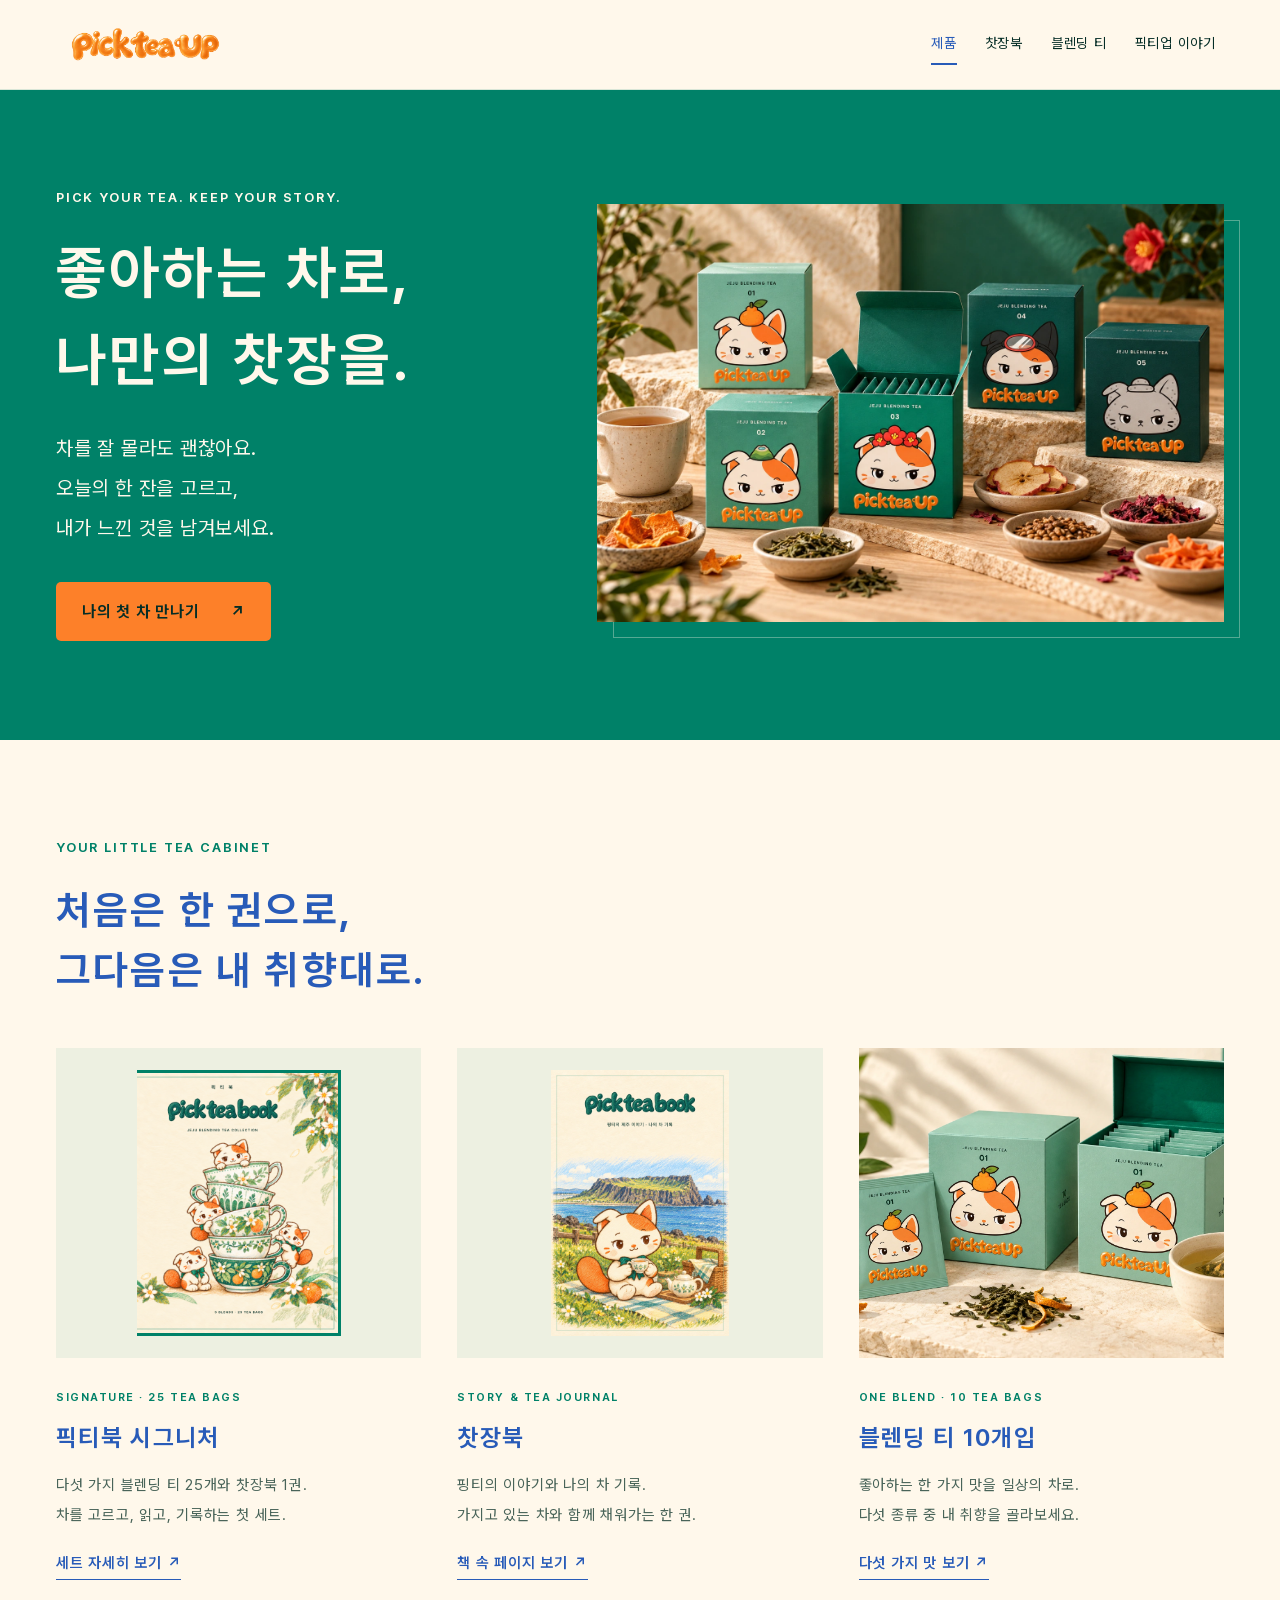
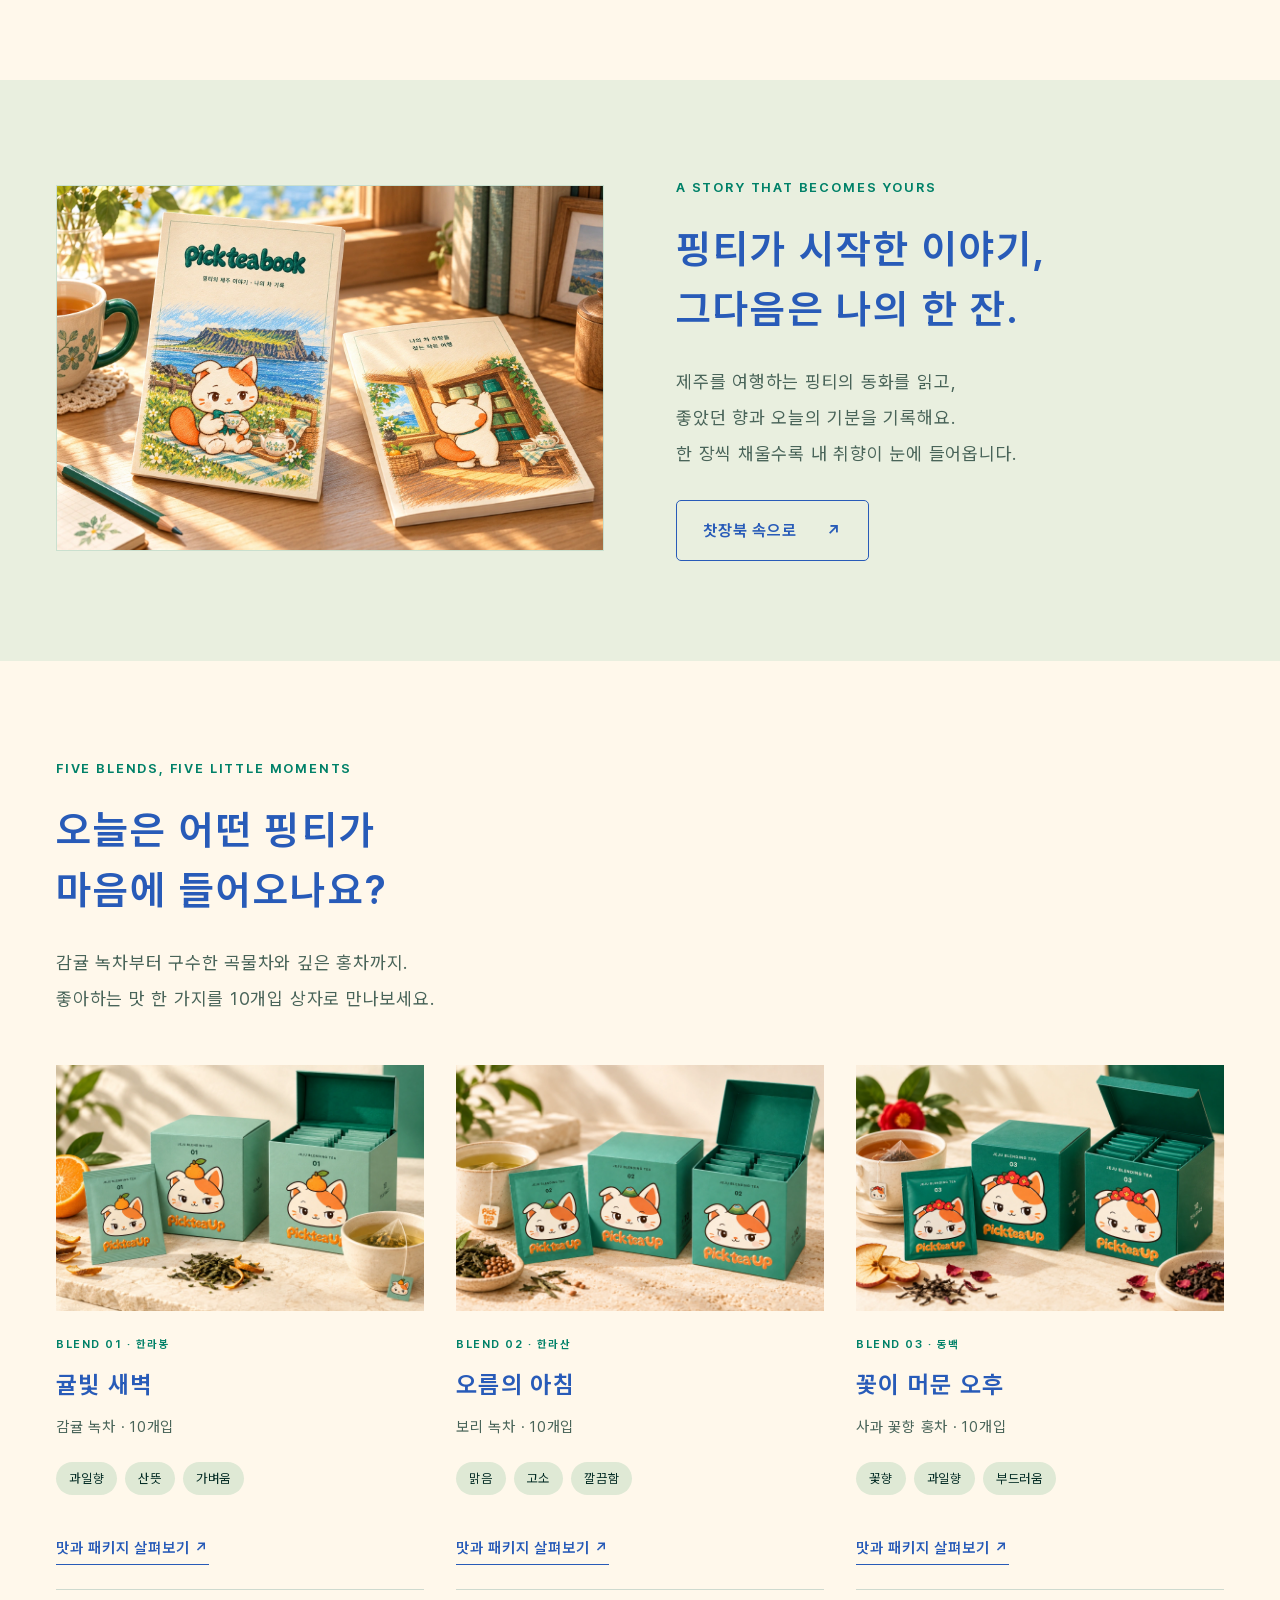
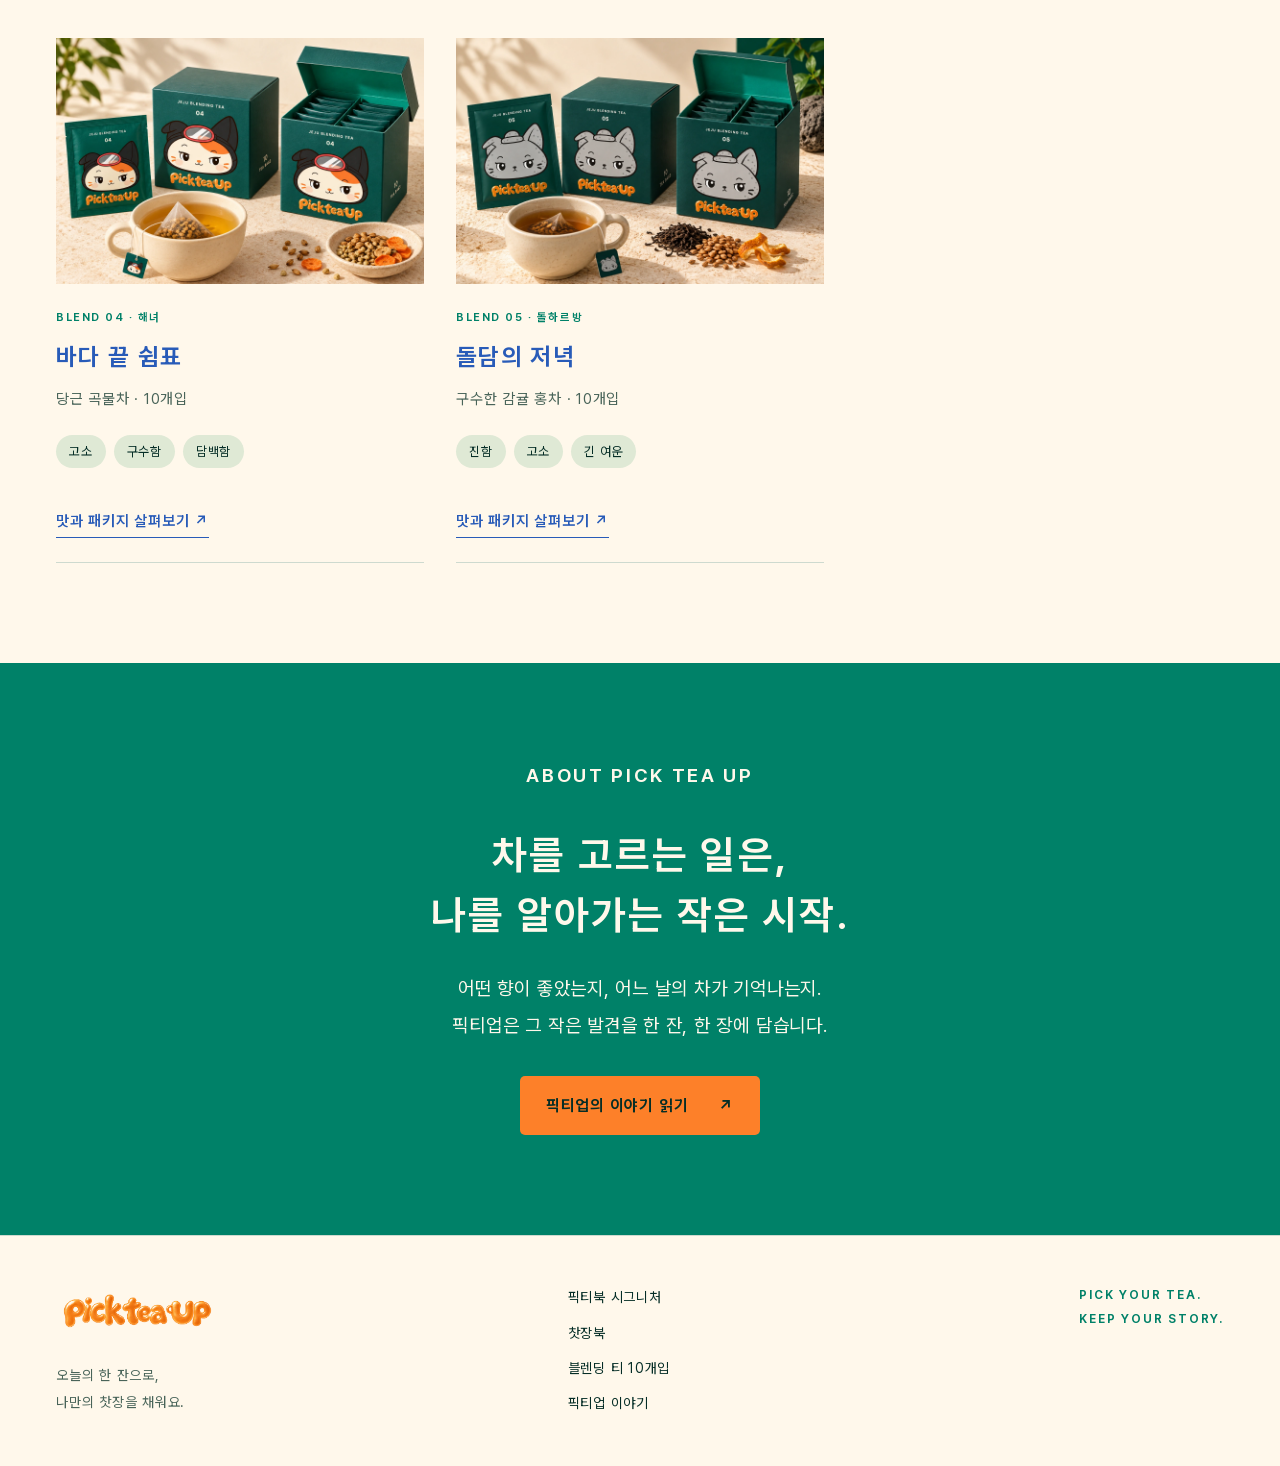
==== index.html @ 04d2463c "first publishing good luck" ====
<!doctype html><html lang="ko"><head><meta charset="utf-8"><meta name="viewport" content="width=device-width,initial-scale=1"><title>나만의 찻장을 채우는 시간 · 픽티업</title><meta name="description" content="픽티북 시그니처, 찻장북과 다섯 가지 제주 블렌딩 티. 좋아하는 차를 고르고 나만의 이야기를 남겨보세요."><link rel="icon" type="image/svg+xml" href="data:image/svg+xml,%3Csvg%20xmlns%3D%22http%3A%2F%2Fwww.w3.org%2F2000%2Fsvg%22%20viewBox%3D%220%200%2064%2064%22%3E%3Crect%20width%3D%2264%22%20height%3D%2264%22%20rx%3D%2214%22%20fill%3D%22%23008168%22%2F%3E%3Cpath%20d%3D%22M16%2022h29v21c0%207-29%207-29%200Z%22%20fill%3D%22%23FFF8EB%22%2F%3E%3Cpath%20d%3D%22M45%2026h5c8%200%208%2014%200%2014h-5%22%20fill%3D%22none%22%20stroke%3D%22%23FFF8EB%22%20stroke-width%3D%224%22%2F%3E%3Cpath%20d%3D%22M28%2010c-8%208%209%205%201%2012%22%20fill%3D%22none%22%20stroke%3D%22%23FD8029%22%20stroke-width%3D%224%22%20stroke-linecap%3D%22round%22%2F%3E%3C%2Fsvg%3E"><link rel="stylesheet" href="site.css"><script defer src="site.js"></script></head><body><a class="skip-link" href="#main">본문으로 이동</a><header class="site-header"><a class="brand-link" href="index.html" aria-label="픽티업 홈"><img class="" src="assets/brand/logo.png" alt="픽티업 Pick tea up" loading="eager" decoding="async"></a><nav aria-label="주요 메뉴"><a href="index.html#collection" aria-current="page">제품</a><a href="book.html" >찻장북</a><a href="blends.html" >블렌딩 티</a><a href="brand.html" >픽티업 이야기</a></nav></header><main id="main"><section class="home-hero" data-export="01-처음-만나는-픽티업"><div class="wrap hero-grid"><div><p class="eyebrow">PICK YOUR TEA. KEEP YOUR STORY.</p><h1>좋아하는 차로,<br>나만의 찻장을.</h1><p class="lead">차를 잘 몰라도 괜찮아요.<br>오늘의 한 잔을 고르고,<br>내가 느낀 것을 남겨보세요.</p><a class="button " href="#collection">나의 첫 차 만나기<span aria-hidden="true">↗</span></a></div><figure class="home-photo"><img class="" src="assets/photos/brand-collection.webp" alt="다섯 초록빛 큐브 상자와 찻장북, 차가 함께 놓인 픽티업의 찻장" loading="eager" decoding="async"></figure></div></section><section class="wrap section" id="collection" data-export="02-제품-컬렉션"><div class="section-head "><p class="eyebrow">YOUR LITTLE TEA CABINET</p><h2>처음은 한 권으로,<br>그다음은 내 취향대로.</h2></div><div class="collection-grid"><a href="signature/" class="collection-card"><div class="collection-image"><img class="" src="assets/packaging/package-front.webp" alt="픽티북 시그니처의 책 모양 종이 지함" loading="lazy" decoding="async"></div><p class="eyebrow">SIGNATURE · 25 TEA BAGS</p><h3>픽티북 시그니처</h3><p>다섯 가지 블렌딩 티 25개와 찻장북 1권.<br>차를 고르고, 읽고, 기록하는 첫 세트.</p><span class="text-link">세트 자세히 보기 ↗</span></a><a href="book.html" class="collection-card"><div class="collection-image"><img class="" src="assets/book/book-front.webp" alt="핑티의 제주 이야기와 차 기록을 담은 찻장북 표지" loading="lazy" decoding="async"></div><p class="eyebrow">STORY & TEA JOURNAL</p><h3>찻장북</h3><p>핑티의 이야기와 나의 차 기록.<br>가지고 있는 차와 함께 채워가는 한 권.</p><span class="text-link">책 속 페이지 보기 ↗</span></a><a href="blends.html" class="collection-card"><div class="collection-image photo"><img class="" src="assets/photos/cube-01.webp" alt="블렌딩 티 10개입 큐브 상자" loading="lazy" decoding="async"></div><p class="eyebrow">ONE BLEND · 10 TEA BAGS</p><h3>블렌딩 티 10개입</h3><p>좋아하는 한 가지 맛을 일상의 차로.<br>다섯 종류 중 내 취향을 골라보세요.</p><span class="text-link">다섯 가지 맛 보기 ↗</span></a></div></section><section class="section soft-panel"><div class="wrap split"><img class="photo-frame" src="assets/photos/book-still-life.webp" alt="앞뒤 표지와 종이 가장자리가 보이는 찻장북" loading="lazy" decoding="async"><div><div class="section-head "><p class="eyebrow">A STORY THAT BECOMES YOURS</p><h2>핑티가 시작한 이야기,<br>그다음은 나의 한 잔.</h2><p>제주를 여행하는 핑티의 동화를 읽고,<br>좋았던 향과 오늘의 기분을 기록해요.<br>한 장씩 채울수록 내 취향이 눈에 들어옵니다.</p></div><a class="button secondary" href="book.html">찻장북 속으로<span aria-hidden="true">↗</span></a></div></div></section><section class="wrap section" id="flavors"><div class="section-head "><p class="eyebrow">FIVE BLENDS, FIVE LITTLE MOMENTS</p><h2>오늘은 어떤 핑티가<br>마음에 들어오나요?</h2><p>감귤 녹차부터 구수한 곡물차와 깊은 홍차까지.<br>좋아하는 맛 한 가지를 10개입 상자로 만나보세요.</p></div><div class="flavor-grid"><a class="flavor-card" href="blend-01.html"><img class="" src="assets/photos/cube-01.webp" alt="귤빛 새벽 큐브 상자와 초록색 내부" loading="lazy" decoding="async"><div><p class="eyebrow">BLEND 01 · 한라봉</p><h3>귤빛 새벽</h3><p>감귤 녹차 · 10개입</p><div class="tags"><span>과일향</span><span>산뜻</span><span>가벼움</span></div><span class="text-link">맛과 패키지 살펴보기 ↗</span></div></a><a class="flavor-card" href="blend-02.html"><img class="" src="assets/photos/cube-02.webp" alt="오름의 아침 큐브 상자와 초록색 내부" loading="lazy" decoding="async"><div><p class="eyebrow">BLEND 02 · 한라산</p><h3>오름의 아침</h3><p>보리 녹차 · 10개입</p><div class="tags"><span>맑음</span><span>고소</span><span>깔끔함</span></div><span class="text-link">맛과 패키지 살펴보기 ↗</span></div></a><a class="flavor-card" href="blend-03.html"><img class="" src="assets/photos/cube-03.webp" alt="꽃이 머문 오후 큐브 상자와 초록색 내부" loading="lazy" decoding="async"><div><p class="eyebrow">BLEND 03 · 동백</p><h3>꽃이 머문 오후</h3><p>사과 꽃향 홍차 · 10개입</p><div class="tags"><span>꽃향</span><span>과일향</span><span>부드러움</span></div><span class="text-link">맛과 패키지 살펴보기 ↗</span></div></a><a class="flavor-card" href="blend-04.html"><img class="" src="assets/photos/cube-04.webp" alt="바다 끝 쉼표 큐브 상자와 초록색 내부" loading="lazy" decoding="async"><div><p class="eyebrow">BLEND 04 · 해녀</p><h3>바다 끝 쉼표</h3><p>당근 곡물차 · 10개입</p><div class="tags"><span>고소</span><span>구수함</span><span>담백함</span></div><span class="text-link">맛과 패키지 살펴보기 ↗</span></div></a><a class="flavor-card" href="blend-05.html"><img class="" src="assets/photos/cube-05.webp" alt="돌담의 저녁 큐브 상자와 초록색 내부" loading="lazy" decoding="async"><div><p class="eyebrow">BLEND 05 · 돌하르방</p><h3>돌담의 저녁</h3><p>구수한 감귤 홍차 · 10개입</p><div class="tags"><span>진함</span><span>고소</span><span>긴 여운</span></div><span class="text-link">맛과 패키지 살펴보기 ↗</span></div></a></div></section><section class="brand-invite section"><div class="wrap center"><p class="eyebrow">ABOUT PICK TEA UP</p><h2>차를 고르는 일은,<br>나를 알아가는 작은 시작.</h2><p>어떤 향이 좋았는지, 어느 날의 차가 기억나는지.<br>픽티업은 그 작은 발견을 한 잔, 한 장에 담습니다.</p><a class="button " href="brand.html">픽티업의 이야기 읽기<span aria-hidden="true">↗</span></a></div></section></main><footer class="site-footer"><div class="wrap footer-grid"><div><img class="" src="assets/brand/logo.png" alt="픽티업" loading="lazy" decoding="async"><p>오늘의 한 잔으로,<br>나만의 찻장을 채워요.</p></div><nav aria-label="하단 메뉴"><a href="signature/">픽티북 시그니처</a><a href="book.html">찻장북</a><a href="blends.html">블렌딩 티 10개입</a><a href="brand.html">픽티업 이야기</a></nav><p class="footer-tagline">PICK YOUR TEA.<br>KEEP YOUR STORY.</p></div></footer><dialog id="image-dialog" aria-labelledby="dialog-title"><div class="dialog-bar"><h2 id="dialog-title"></h2><button id="dialog-close" aria-label="미리 보기 닫기">닫기 ×</button></div><div class="dialog-stage"><img id="dialog-image" alt=""></div><div class="dialog-bottom"><button id="dialog-prev" aria-label="이전 이미지">← 이전</button><button id="dialog-zoom" aria-pressed="false">글자 확대</button><span id="dialog-count" aria-live="polite"></span><button id="dialog-next" aria-label="다음 이미지">다음 →</button></div></dialog></body></html>
---- site.css ----
@font-face{font-family:Pretendard;src:url('assets/fonts/PretendardVariable.woff2') format('woff2');font-weight:100 900;font-display:swap}
:root{--cream:#FFF8EB;--green:#008168;--orange:#FD8029;--blue:#285BB8;--ink:#052D26;--muted:#496459;--line:#cedacf;--soft:#e9efdf}
*{box-sizing:border-box}html{scroll-behavior:smooth;scroll-padding-top:24px}body{margin:0;background:var(--cream);color:var(--ink);font:17px/1.95 Pretendard,sans-serif;letter-spacing:.045em;word-break:keep-all;overflow-wrap:break-word}a{color:inherit;text-decoration:none}button{font:inherit;letter-spacing:inherit;cursor:pointer;color:inherit}a,button,summary{touch-action:manipulation;-webkit-tap-highlight-color:transparent}a:focus-visible,button:focus-visible,summary:focus-visible{outline:3px solid var(--blue);outline-offset:5px}img{max-width:100%;height:auto;display:block}figure{margin:0}p{margin:0 0 22px}h1,h2,h3{line-height:1.5;letter-spacing:.055em;color:var(--blue);margin:0 0 25px;font-weight:650;word-break:keep-all}h1{font-size:clamp(34px,4.7vw,58px)}h2{font-size:clamp(28px,3.2vw,40px)}h3{font-size:24px}.wrap{max-width:1280px;margin:0 auto;padding-left:56px;padding-right:56px}.section{padding-top:96px;padding-bottom:100px}.eyebrow{color:var(--green);font-size:13px;font-weight:650;letter-spacing:.14em;line-height:1.8;margin:0 0 20px}.lead{font-size:20px;line-height:2;margin:24px 0 34px}.section-head{max-width:760px;margin-bottom:48px}.section-head p:not(.eyebrow){color:var(--muted);font-size:18px;line-height:2;margin-bottom:0}.center{text-align:center;margin-left:auto;margin-right:auto}.center.section-head{margin-bottom:54px}.center p{max-width:760px;margin-left:auto;margin-right:auto}.button{display:inline-flex;align-items:center;justify-content:space-between;gap:30px;background:var(--orange);color:var(--ink);font-weight:650;padding:16px 26px;border-radius:5px;font-size:16px;line-height:1.7;min-height:52px}.button.secondary{background:transparent;color:var(--blue);border:1px solid var(--blue)}.text-link{display:inline-block;color:var(--blue);border-bottom:1px solid currentColor;font-size:15px;line-height:1.8;padding:2px 0;margin-top:18px;font-weight:600}.soft-panel{background:var(--soft)}.split{display:grid;grid-template-columns:1fr 1fr;gap:72px;align-items:center}.align-start{align-items:start}.split .section-head{margin-bottom:28px}.photo-frame{width:100%;border:1px solid #00816822}.caption{color:var(--muted);font-size:13px;text-align:center;line-height:1.8;margin:18px 0 0}.skip-link{position:fixed;top:-120px;left:24px;background:var(--cream);color:var(--blue);padding:15px;z-index:30}.skip-link:focus{top:12px}.site-header{display:flex;align-items:center;justify-content:space-between;gap:32px;padding:18px 5%;border-bottom:1px solid #00816826;min-height:85px}.brand-link{flex-shrink:0}.site-header img{width:160px;height:auto}.site-header nav{display:flex;gap:28px;font-size:14px;line-height:1.8;flex-wrap:wrap}.site-header nav a{padding:7px 0;border-bottom:2px solid transparent}.site-header nav a[aria-current]{color:var(--blue);border-color:var(--blue)}.home-hero{background:var(--green);color:var(--cream)}.hero-grid{display:grid;grid-template-columns:1fr 1.28fr;align-items:center;gap:52px;padding-top:72px;padding-bottom:76px;min-height:650px}.home-hero h1,.home-hero .eyebrow{color:var(--cream)}.home-photo{width:100%;position:relative}.home-photo:after{content:'';position:absolute;inset:16px -16px -16px 16px;border:1px solid #fff8eb55;z-index:0;pointer-events:none}.home-photo img{position:relative;z-index:1;width:100%;aspect-ratio:3/2;object-fit:cover}.collection-grid{display:grid;grid-template-columns:repeat(3,1fr);gap:36px;margin-top:48px}.collection-card{display:flex;flex-direction:column;align-items:flex-start}.collection-image{height:310px;width:100%;background:#edf0e1;display:flex;align-items:center;justify-content:center;margin-bottom:30px;padding:22px}.collection-image img{height:100%;max-width:100%;object-fit:contain}.collection-image.photo{padding:0;background:transparent}.collection-image.photo img{width:100%;height:100%;object-fit:cover}.collection-card h3{margin-bottom:14px}.collection-card p:not(.eyebrow){font-size:15px;line-height:2;color:var(--muted);margin:0}.collection-card .eyebrow{font-size:11px;margin-bottom:12px}.collection-card .text-link{margin-top:auto;padding-top:20px}.flavor-grid{display:grid;grid-template-columns:repeat(3,1fr);gap:48px 32px}.flavor-card{display:block;border-bottom:1px solid var(--line);padding-bottom:24px}.flavor-card>img{width:100%;aspect-ratio:3/2;object-fit:cover;margin-bottom:24px}.flavor-card h3{margin-bottom:10px}.flavor-card p:not(.eyebrow){margin-bottom:14px;font-size:15px;color:var(--muted)}.flavor-card .eyebrow{font-size:11px;margin-bottom:12px}.tags{display:flex;flex-wrap:wrap;gap:8px;margin:20px 0}.tags span{font-size:13px;background:#dfe9d5;color:var(--ink);padding:5px 13px;border-radius:30px;line-height:1.8}.brand-invite{background:var(--green);color:var(--cream)}.brand-invite h2,.brand-invite .eyebrow{color:var(--cream)}.brand-invite p{font-size:19px;margin-bottom:32px}.site-footer{padding:48px 0;border-top:1px solid var(--line)}.footer-grid{display:grid;grid-template-columns:1fr 1fr auto;gap:60px}.site-footer img{width:160px;margin-bottom:24px}.site-footer p{font-size:14px;color:var(--muted);margin:0}.site-footer nav{display:flex;flex-direction:column;gap:8px;font-size:14px}.site-footer .footer-tagline{font-size:12px;color:var(--green);font-weight:650;letter-spacing:.15em}.product-hero{display:grid;grid-template-columns:.9fr 1.2fr;gap:56px;align-items:center;padding-top:72px;padding-bottom:72px}.product-hero .eyebrow{font-size:12px}.product-hero figure img{width:100%;aspect-ratio:3/2;object-fit:cover}.product-note{font-size:13px;color:var(--muted);margin-top:24px;margin-bottom:0}.subnav{display:flex;justify-content:center;gap:52px;background:#edf0e1;border-top:1px solid var(--line);border-bottom:1px solid var(--line);padding:17px 24px;font-size:14px;color:var(--green)}.facts{display:grid;grid-template-columns:repeat(3,1fr);border-top:1px solid var(--line);border-bottom:1px solid var(--line);padding:32px 0;margin-top:40px;text-align:center}.facts div+div{border-left:1px solid var(--line)}.facts strong{display:block;color:var(--blue);font-size:34px;line-height:1.5;margin-bottom:9px}.facts span{font-size:15px}.cover-grid{display:grid;grid-template-columns:1fr 1fr;gap:48px;max-width:850px;margin:auto}.page-preview{padding:0;border:0;background:transparent;width:100%;text-align:left;display:block}.page-preview>img{width:100%;box-shadow:0 10px 25px #052d2610;border:1px solid #ddd7c8}.page-preview>span{display:flex;justify-content:space-between;align-items:center;gap:20px;margin-top:18px;color:var(--blue);font-size:14px;line-height:1.8}.story-detail{border-top:1px solid var(--line)}.story-preview-grid{display:grid;grid-template-columns:repeat(3,1fr);gap:42px 30px}.record-steps{list-style:none;padding:0;margin:30px 0 0;counter-reset:record}.record-steps li{counter-increment:record;padding:23px 0 22px 48px;border-top:1px solid var(--line);position:relative}.record-steps li:before{content:'0' counter(record);position:absolute;left:0;color:var(--green);font-weight:650}.record-steps strong{font-size:18px;display:block}.record-steps p{font-size:15px;color:var(--muted);margin:8px 0 0}.spec-list{margin:0}.spec-list>div{display:grid;grid-template-columns:180px 1fr;border-top:1px solid var(--line);padding:23px 0;gap:36px}.spec-list>div:last-child{border-bottom:1px solid var(--line)}.spec-list dt{font-size:15px;font-weight:650;color:var(--green)}.spec-list dd{margin:0;font-size:17px}.faq{margin-top:44px}.faq details{border-top:1px solid var(--line);padding:22px 0}.faq details:last-child{border-bottom:1px solid var(--line)}.faq summary{cursor:pointer;font-size:17px;font-weight:600;line-height:1.8}.faq details p{font-size:15px;line-height:2;color:var(--muted);margin:18px 0 0}.listing-hero{padding-top:76px;padding-bottom:30px}.listing-products{padding-top:30px}.flavor-hero h1{font-size:clamp(32px,4vw,49px)}.flavor-family{font-size:25px;font-weight:650;line-height:1.7;margin-bottom:24px}.flavor-hero .lead{font-size:18px;margin-bottom:24px}.flavor-hero .text-link{margin-top:8px}.taste-notes{margin:0}.taste-notes>div{display:grid;grid-template-columns:65px 1fr;gap:24px;padding:19px 0;border-top:1px solid #bfd1bc}.taste-notes dt{color:var(--green);font-weight:650}.taste-notes dd{margin:0;color:var(--muted);font-size:17px}.taste-pick{padding:40px;border:1px solid #bfd1bc;background:var(--cream)}.taste-pick h3{font-size:27px}.taste-pick p:not(.eyebrow){font-size:17px;color:var(--muted);margin-bottom:0}.ingredient-list{list-style:none;padding:0;margin:0}.ingredient-list li{display:flex;gap:24px;border-top:1px solid var(--line);padding:20px 0;align-items:center}.ingredient-list li span{font-size:14px;color:var(--green)}.ingredient-list li strong{font-size:21px;font-weight:600}.ingredient-copy{color:var(--muted);margin-top:28px}.sachet-close{max-width:300px;justify-self:center}.sachet-close figcaption{font-size:13px;line-height:1.9;margin-top:20px;text-align:center;color:var(--muted)}.packaging{background:#e8eedd}.photo-preview{border:0;padding:0;background:transparent;text-align:center;width:100%}.photo-preview img{width:100%;height:auto}.pack-detail-grid{display:grid;grid-template-columns:1fr 1fr;gap:80px;margin-top:76px;align-items:center}.print-face{background:var(--blend-color);aspect-ratio:1;max-width:440px;margin:auto;padding:28px 35px 22px;display:flex;flex-direction:column;align-items:center;justify-content:space-between;color:var(--ink);box-shadow:12px 16px 0 #052d261c;border:1px solid #052d2620}.print-face.dark{color:var(--cream)}.print-face p{font-size:12px;font-weight:650;letter-spacing:.16em;line-height:1.5;margin:0}.print-face>strong{font-size:23px;font-weight:700;line-height:1.4;margin-top:6px}.print-face>img:not(.print-logo){width:90%;height:61%;object-fit:contain}.print-face .print-logo{width:86%;height:15%;object-fit:contain}.print-face figcaption{font-size:11px;font-weight:600;line-height:1.7;margin-top:6px}.pack-notes{margin:20px 0}.pack-notes>div{display:grid;grid-template-columns:58px 1fr;gap:20px;padding:17px 0;border-top:1px solid #bfd1bc}.pack-notes dt{color:var(--green);font-size:15px;font-weight:650}.pack-notes dd{margin:0;color:var(--muted);font-size:15px}.interior-swatch{display:flex;gap:20px;align-items:center;margin-top:28px}.interior-swatch>span{display:block;width:52px;height:52px;background:var(--green);flex-shrink:0}.interior-swatch p{font-size:13px;color:var(--muted);line-height:1.8;margin:0}.interior-swatch strong{color:var(--ink);font-size:16px}.blend-links{display:grid;grid-template-columns:repeat(3,1fr);gap:20px}.blend-links a{display:flex;align-items:center;gap:16px;padding:20px;border:1px solid var(--line)}.blend-links a[aria-current]{border-color:var(--green);background:var(--soft)}.blend-links a>span:last-child{margin-left:auto;color:var(--blue)}.blend-dot{width:20px;height:20px;border-radius:50%;flex-shrink:0}.blend-links small{display:block;font-size:12px;color:var(--muted)}.blend-links strong{display:block;font-size:15px;line-height:1.8}.brand-hero{padding-bottom:0}.brand-hero .lead{font-size:22px}.brand-panorama{margin-top:56px}.brand-panorama img{width:100%;aspect-ratio:3/2;object-fit:cover}.manifesto{max-width:960px}.manifesto p:not(.eyebrow){font-size:20px;line-height:2.2;max-width:730px;color:var(--muted)}.manifesto .manifesto-lead{color:var(--ink);font-size:24px;margin-bottom:36px}.brand-sachet-grid{display:grid;grid-template-columns:repeat(5,1fr);gap:28px;margin-top:50px}.brand-sachet-grid img{width:100%;margin-bottom:22px}.brand-sachet-grid span{display:block;font-size:13px;color:var(--green);margin-bottom:4px}.brand-sachet-grid strong{font-size:15px;line-height:1.8;font-weight:600;display:block}.brand-book-art{max-height:620px;width:auto;margin:auto;box-shadow:12px 14px 0 #e5ebda}.brand-principles{background:var(--green);color:var(--cream)}.brand-principles h2,.brand-principles h3,.brand-principles .eyebrow,.brand-principles .section-head p{color:var(--cream)}.principle-grid{display:grid;grid-template-columns:repeat(3,1fr);gap:44px;border-top:1px solid #fff8eb55;padding-top:42px;margin-top:46px}.principle-grid span{font-size:12px;letter-spacing:.15em;color:#fff8ebbb}.principle-grid h3{font-size:23px;margin:20px 0}.principle-grid p{font-size:15px;color:#fff8ebdd;margin:0}
#image-dialog{width:min(1100px,calc(100vw - 36px));height:min(94vh,1100px);padding:0;border:0;background:var(--cream);border-radius:8px;color:var(--ink);overflow:hidden}#image-dialog::backdrop{background:#052d26c9}.dialog-bar{display:flex;justify-content:space-between;align-items:center;padding:16px 24px;border-bottom:1px solid var(--line);gap:20px}.dialog-bar h2{font-size:17px;line-height:1.5;margin:0}.dialog-bar button,.dialog-bottom button{border:1px solid var(--line);background:var(--cream);font-size:14px;padding:8px 14px;flex-shrink:0}.dialog-stage{height:calc(100% - 142px);overflow:auto;display:flex;justify-content:center;padding:22px}.dialog-stage img{width:auto;height:auto;max-width:100%;max-height:100%;object-fit:contain;align-self:flex-start}.dialog-bottom{padding:14px 24px;display:flex;justify-content:space-between;align-items:center;border-top:1px solid var(--line);font-size:13px}.dialog-bottom button:disabled{opacity:.35;cursor:default}.dialog-stage img.is-wide{align-self:center}
@media(hover:hover){.collection-card .text-link,.flavor-card .text-link{transition:color .2s}.collection-card:hover .text-link,.flavor-card:hover .text-link{color:var(--green)}.page-preview:hover>span,.photo-preview:hover>.text-link{color:var(--green)}}
@media(max-width:1000px){.wrap{padding-left:36px;padding-right:36px}.hero-grid{gap:36px;min-height:580px}.hero-grid h1{font-size:40px}.home-hero .lead{font-size:18px}.split{gap:40px}.product-hero{gap:36px}.product-hero h1{font-size:38px}.product-hero .lead{font-size:18px}.collection-grid{gap:24px}.collection-image{height:250px}.flavor-grid{gap:36px 24px;grid-template-columns:repeat(2,1fr)}.pack-detail-grid{gap:42px}.principle-grid{gap:28px}.principle-grid h3{font-size:20px}.brand-sachet-grid{gap:18px}.blend-links{grid-template-columns:repeat(2,1fr)}}
@media(max-width:700px){body{font-size:16px;letter-spacing:.045em}.wrap{padding-left:24px;padding-right:24px}.section{padding-top:65px;padding-bottom:70px}.site-header{padding:16px 24px;gap:15px;align-items:flex-start;flex-direction:column}.site-header img{width:130px}.site-header nav{width:100%;justify-content:space-between;font-size:12px;gap:10px}.site-header nav a{padding:3px 0}.hero-grid{grid-template-columns:1fr;gap:40px;padding-top:46px;padding-bottom:58px;min-height:0}.hero-grid h1{font-size:36px}.home-photo:after{inset:10px -10px -10px 10px}.home-hero .lead{font-size:17px}.home-hero .eyebrow{font-size:11px}.lead{font-size:17px;margin:20px 0 26px}.eyebrow{font-size:11px;margin-bottom:16px}h1{font-size:34px;line-height:1.55}h2{font-size:29px;line-height:1.65}h3{font-size:22px;line-height:1.6}.section-head{margin-bottom:34px}.section-head p:not(.eyebrow){font-size:16px}.button{font-size:14px;padding:14px 20px;gap:24px}.text-link{font-size:13px}.split,.product-hero,.pack-detail-grid{grid-template-columns:1fr;gap:36px}.product-hero{padding-top:44px;padding-bottom:44px}.product-hero h1{font-size:34px}.product-hero .lead{font-size:17px}.product-hero .eyebrow{font-size:11px}.product-hero figure{margin-left:-24px;margin-right:-24px}.product-note{font-size:12px;margin-top:22px}.product-hero .tags{margin-bottom:16px}.subnav{gap:23px;padding:16px 20px;font-size:12px}.facts{padding:22px 0;gap:8px}.facts strong{font-size:28px}.facts span{font-size:12px;display:block;line-height:1.8;padding:0 5px}.collection-grid{grid-template-columns:1fr;gap:44px;margin-top:34px}.collection-image{height:290px;max-width:100%;margin-bottom:23px;padding:24px}.collection-image.photo{height:auto}.collection-image.photo img{height:auto;aspect-ratio:3/2}.collection-card p:not(.eyebrow){font-size:15px}.collection-card .text-link{padding-top:12px;margin-top:0}.flavor-grid{grid-template-columns:1fr;gap:36px}.flavor-card .eyebrow{font-size:11px}.flavor-card>img{margin-bottom:20px}.flavor-card h3{font-size:26px}.flavor-card p:not(.eyebrow){font-size:16px}.tags span{font-size:12px}.cover-grid{gap:22px}.page-preview>span{font-size:12px;gap:8px;margin-top:12px}.story-preview-grid{grid-template-columns:1fr 1fr;gap:28px 20px}.record-steps{margin-top:22px}.record-steps strong{font-size:17px}.record-steps p{font-size:14px}.spec-list>div{grid-template-columns:95px 1fr;gap:18px;padding:19px 0}.spec-list dt{font-size:13px}.spec-list dd{font-size:14px;line-height:1.9}.faq{margin-top:34px}.faq summary{font-size:15px}.faq details p{font-size:14px}.brand-invite p{font-size:16px}.footer-grid{grid-template-columns:1fr 1fr;gap:32px}.footer-tagline{grid-column:1/-1}.site-footer img{width:120px}.site-footer p,.site-footer nav{font-size:12px}.listing-hero{padding-top:45px;padding-bottom:18px}.listing-products{padding-top:20px}.flavor-family{font-size:22px;margin-bottom:18px}.taste-notes>div{grid-template-columns:52px 1fr;gap:14px;padding:17px 0}.taste-notes dd{font-size:15px}.taste-pick{padding:28px}.taste-pick h3{font-size:25px}.taste-pick p:not(.eyebrow){font-size:15px}.ingredient-list li{gap:20px;padding:17px 0}.ingredient-list li strong{font-size:19px}.sachet-close{max-width:260px}.pack-detail-grid{margin-top:48px}.print-face{max-width:350px;width:100%;padding:25px 28px 18px}.print-face p{font-size:11px}.print-face>strong{font-size:22px}.print-face figcaption{font-size:10px}.pack-detail-text h3{font-size:26px}.pack-notes dd{font-size:14px}.pack-notes dt{font-size:14px}.blend-links{grid-template-columns:1fr;gap:14px}.blend-links a{padding:17px}.brand-hero .lead{font-size:18px}.brand-panorama{margin-top:36px;padding-left:0;padding-right:0}.manifesto p:not(.eyebrow){font-size:17px;line-height:2.1}.manifesto .manifesto-lead{font-size:21px}.brand-sachet-grid{grid-template-columns:repeat(6,1fr);gap:26px 17px;margin-top:36px}.brand-sachet-grid a{grid-column:span 2}.brand-sachet-grid a:nth-child(4){grid-column:2 / span 2}.brand-sachet-grid img{margin-bottom:14px}.brand-sachet-grid span{font-size:12px}.brand-sachet-grid strong{font-size:12px}.brand-book-art{max-height:480px}.principle-grid{grid-template-columns:1fr;gap:28px;padding-top:32px;margin-top:32px}.principle-grid h3{font-size:22px;margin:15px 0}.principle-grid p{font-size:15px}.dialog-bar{padding:14px 16px;gap:10px}.dialog-bar h2{font-size:14px}.dialog-bar button,.dialog-bottom button{font-size:12px;padding:8px 10px}.dialog-stage{padding:14px;height:calc(100% - 137px)}.dialog-bottom{padding:14px 16px}#image-dialog{width:calc(100vw - 24px);height:90vh}.caption{font-size:12px}}
@media(prefers-reduced-motion:reduce){html{scroll-behavior:auto}*{transition:none!important}}
/* Image-format detail pages retain readable type when an 860px image is shown on mobile. */
.export{font-size:29px;line-height:1.95}.export .site-header,.export .site-footer,.export .subnav,.export .skip-link,.export .button,.export .text-link,.export .related{display:none}.export .wrap{max-width:860px;padding-left:58px;padding-right:58px}.export .section{padding-top:70px;padding-bottom:78px}.export h1{font-size:54px}.export h2{font-size:48px}.export h3{font-size:36px}.export .eyebrow{font-size:23px}.export .lead{font-size:30px}.export .section-head p:not(.eyebrow){font-size:29px}.export .product-hero,.export .split,.export .pack-detail-grid{grid-template-columns:1fr;gap:42px}.export .product-hero{padding-top:68px;padding-bottom:0}.export .product-hero>div{text-align:center}.export .product-hero figure{margin:10px -58px 0}.export .product-hero figure img{width:860px}.export .product-note{font-size:24px;margin-bottom:28px}.export .flavor-family{font-size:35px}.export .flavor-hero .tags{justify-content:center}.export .flavor-hero .lead{font-size:30px}.export .tags span{font-size:24px;padding:9px 20px}.export .facts strong{font-size:45px}.export .facts span{font-size:23px;line-height:1.8;display:block;padding:0 15px}.export .page-preview>span{font-size:25px}.export .page-preview>span>span{display:none}.export .story-preview-grid{grid-template-columns:1fr 1fr;gap:42px 30px}.export .record-steps strong{font-size:30px}.export .record-steps p{font-size:27px}.export .record-steps li{padding-left:62px}.export .caption{font-size:25px}.export .spec-list>div{grid-template-columns:160px 1fr;gap:30px}.export .spec-list dt{font-size:26px}.export .spec-list dd{font-size:28px}.export .faq summary{font-size:29px}.export .faq details p{font-size:28px}.export .brand-invite p{font-size:29px}.export .taste-notes{margin-top:34px}.export .taste-notes>div{grid-template-columns:95px 1fr;gap:28px;padding:22px 0}.export .taste-notes dd{font-size:29px}.export .taste-pick{padding:40px}.export .taste-pick h3{font-size:38px}.export .taste-pick p:not(.eyebrow){font-size:29px}.export .ingredient-list li span{font-size:25px}.export .ingredient-list li strong{font-size:33px}.export .sachet-close{max-width:390px}.export .sachet-close figcaption{font-size:25px}.export .print-face{max-width:620px;padding:40px 48px 30px}.export .print-face p{font-size:20px}.export .print-face>strong{font-size:38px}.export .print-face figcaption{font-size:20px}.export .pack-notes dt{font-size:26px}.export .pack-notes dd{font-size:29px}.export .pack-notes>div{grid-template-columns:95px 1fr;gap:28px;padding:24px 0}.export .interior-swatch p{font-size:25px}.export .interior-swatch strong{font-size:29px}.export .interior-swatch>span{width:80px;height:80px}.export .photo-preview{cursor:default}.export .section-head{margin-bottom:44px}.export .brand-hero .lead{font-size:32px}.export .brand-panorama{margin-top:48px}.export .manifesto p:not(.eyebrow){font-size:30px}.export .manifesto .manifesto-lead{font-size:34px}.export .brand-sachet-grid{grid-template-columns:repeat(6,1fr);gap:35px 22px}.export .brand-sachet-grid a{grid-column:span 2}.export .brand-sachet-grid a:nth-child(4){grid-column:2/span 2}.export .brand-sachet-grid span{font-size:25px}.export .brand-sachet-grid strong{font-size:25px}.export .brand-book-art{max-height:none;width:620px}.export .principle-grid{grid-template-columns:1fr;gap:40px}.export .principle-grid span{font-size:24px}.export .principle-grid h3{font-size:35px}.export .principle-grid p{font-size:28px}.export .collection-grid{grid-template-columns:1fr;gap:44px}.export .collection-image{height:550px}.export .collection-card .eyebrow{font-size:23px}.export .collection-card p:not(.eyebrow){font-size:28px}.export .hero-grid{grid-template-columns:1fr}.export .home-hero h1{font-size:54px}.export .home-hero .lead{font-size:30px}.export .flavor-grid{grid-template-columns:1fr}.export .flavor-card .eyebrow{font-size:24px}.export .flavor-card p:not(.eyebrow){font-size:29px}
.dialog-stage.is-zoomed{display:block;overflow:auto}.dialog-stage.is-zoomed img{width:1024px;max-width:none;max-height:none;height:auto;margin:0}.dialog-stage.is-zoomed img.is-wide{width:1536px}.dialog-bottom{gap:8px}.dialog-bottom #dialog-count{white-space:nowrap}#dialog-zoom{font-weight:600;color:var(--blue)}
@media(max-width:400px){.dialog-bottom{padding-left:10px;padding-right:10px}.dialog-bottom button{font-size:11px;padding:8px}.dialog-bottom #dialog-count{font-size:11px}}
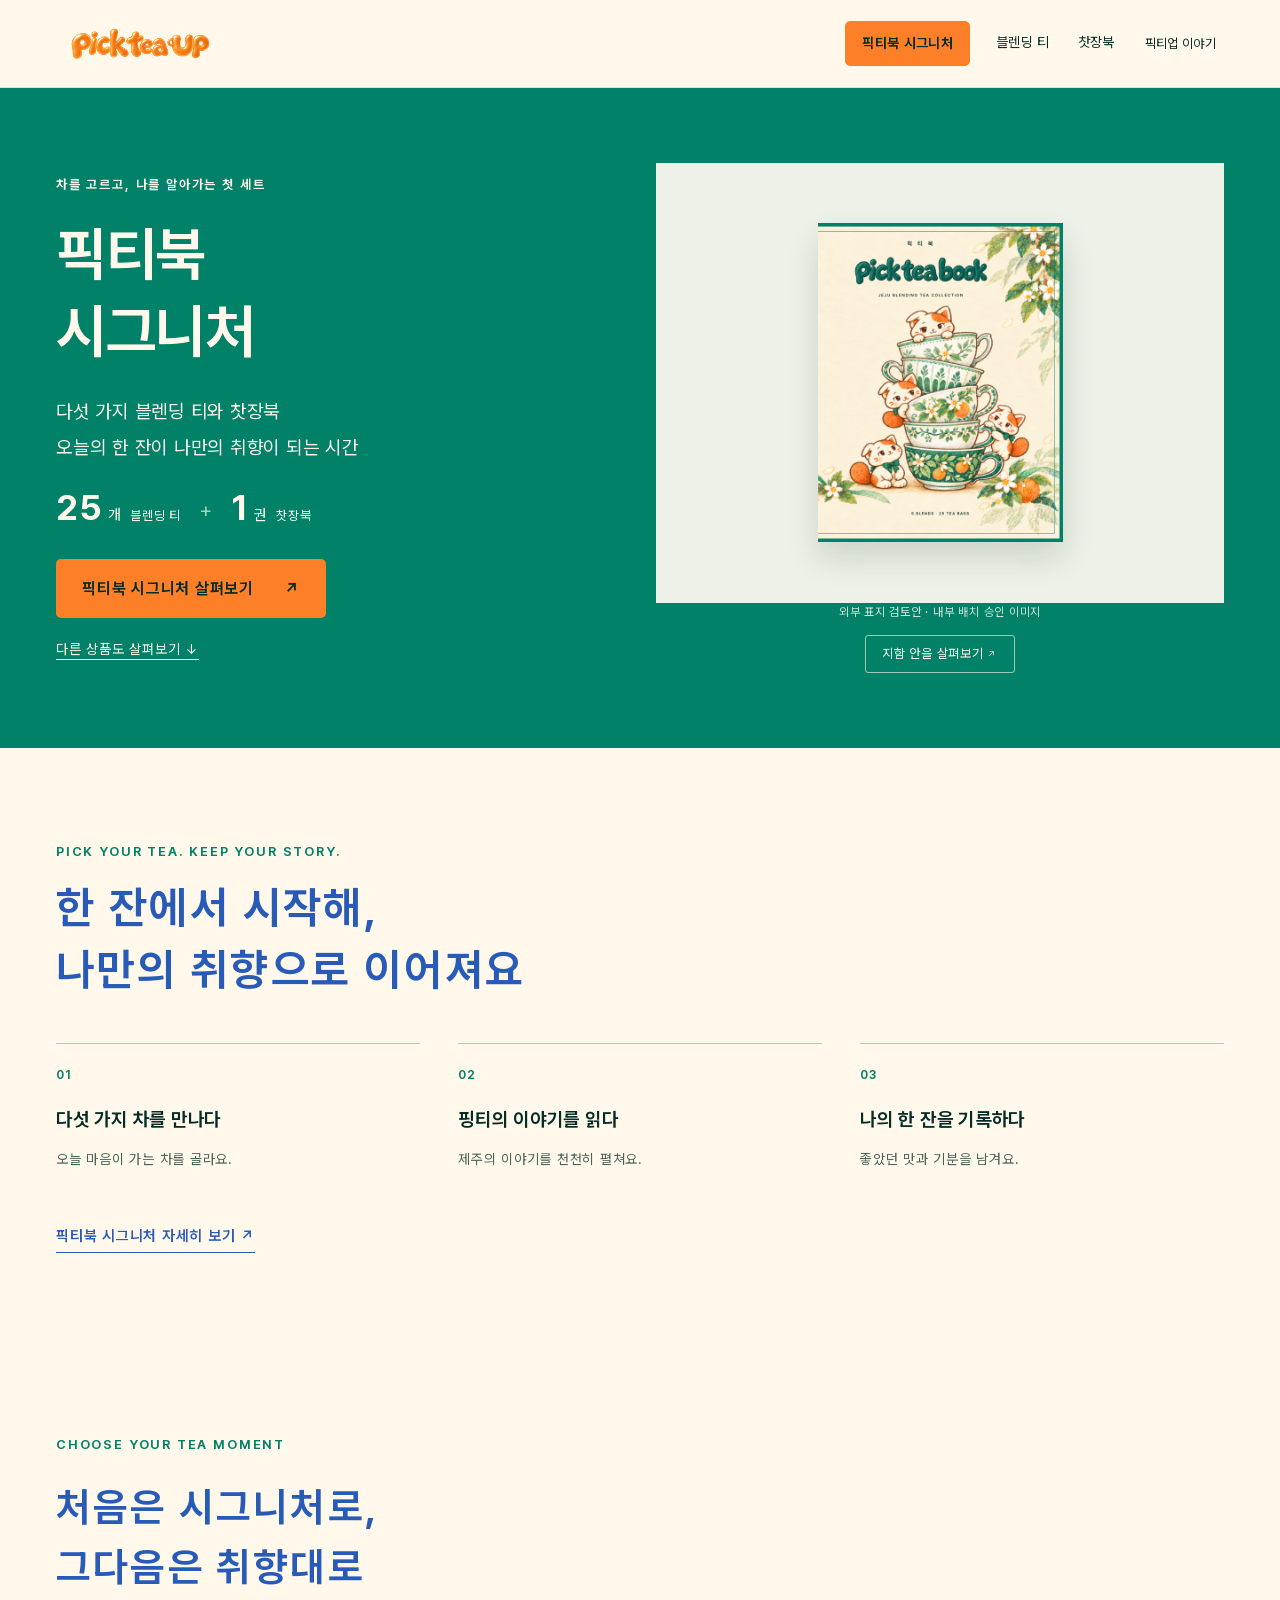
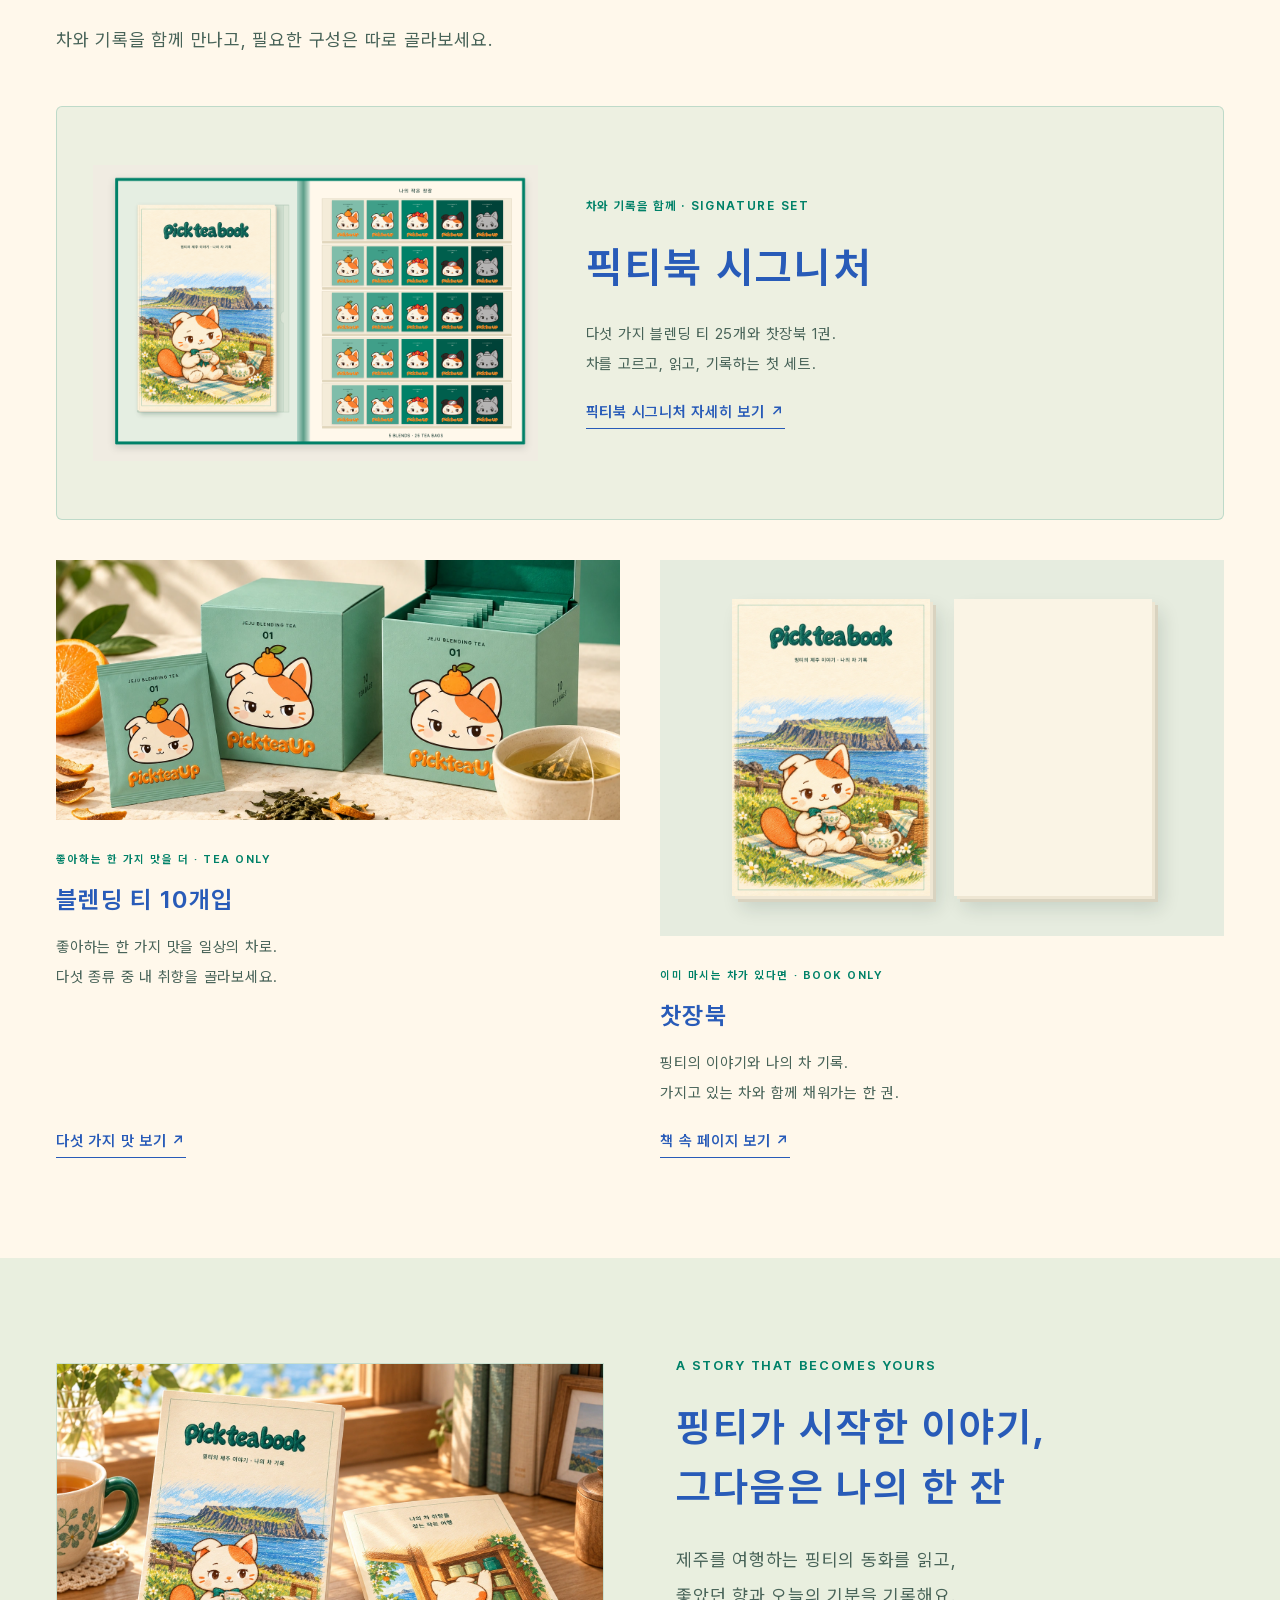
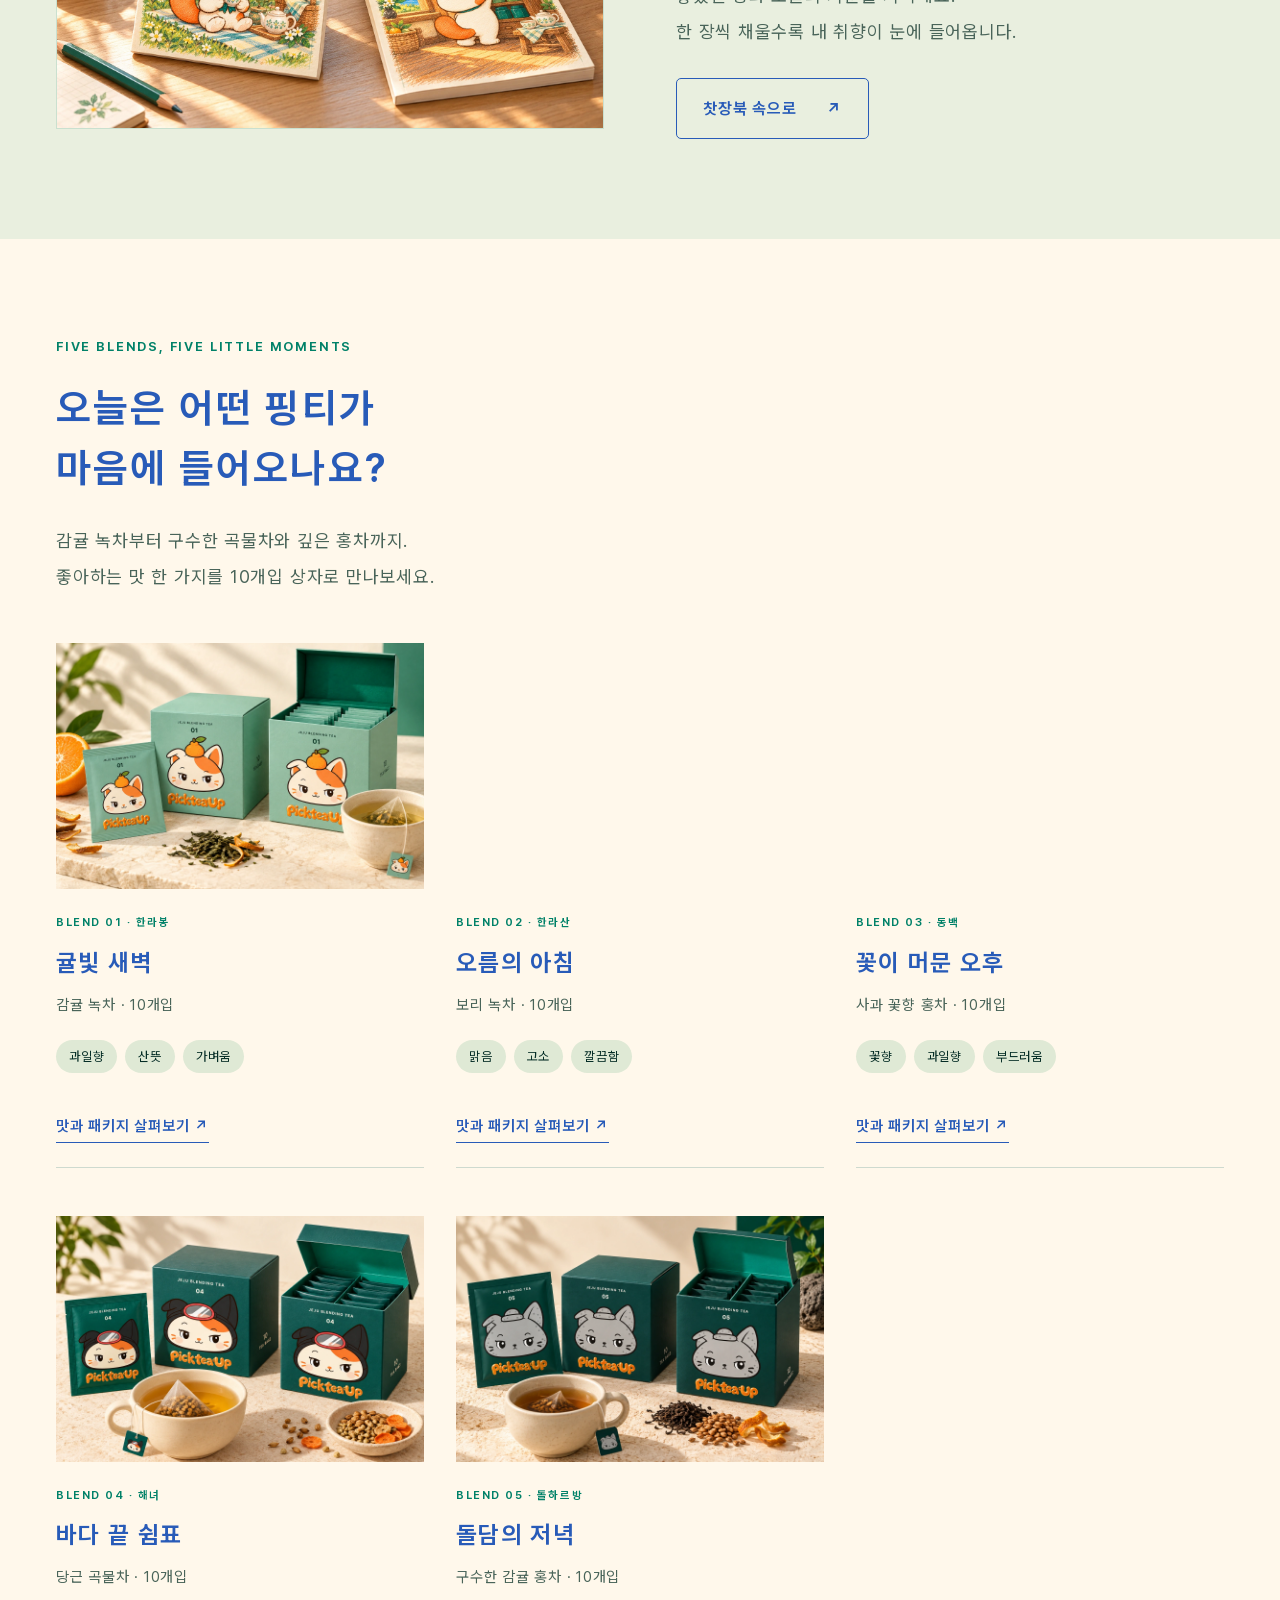
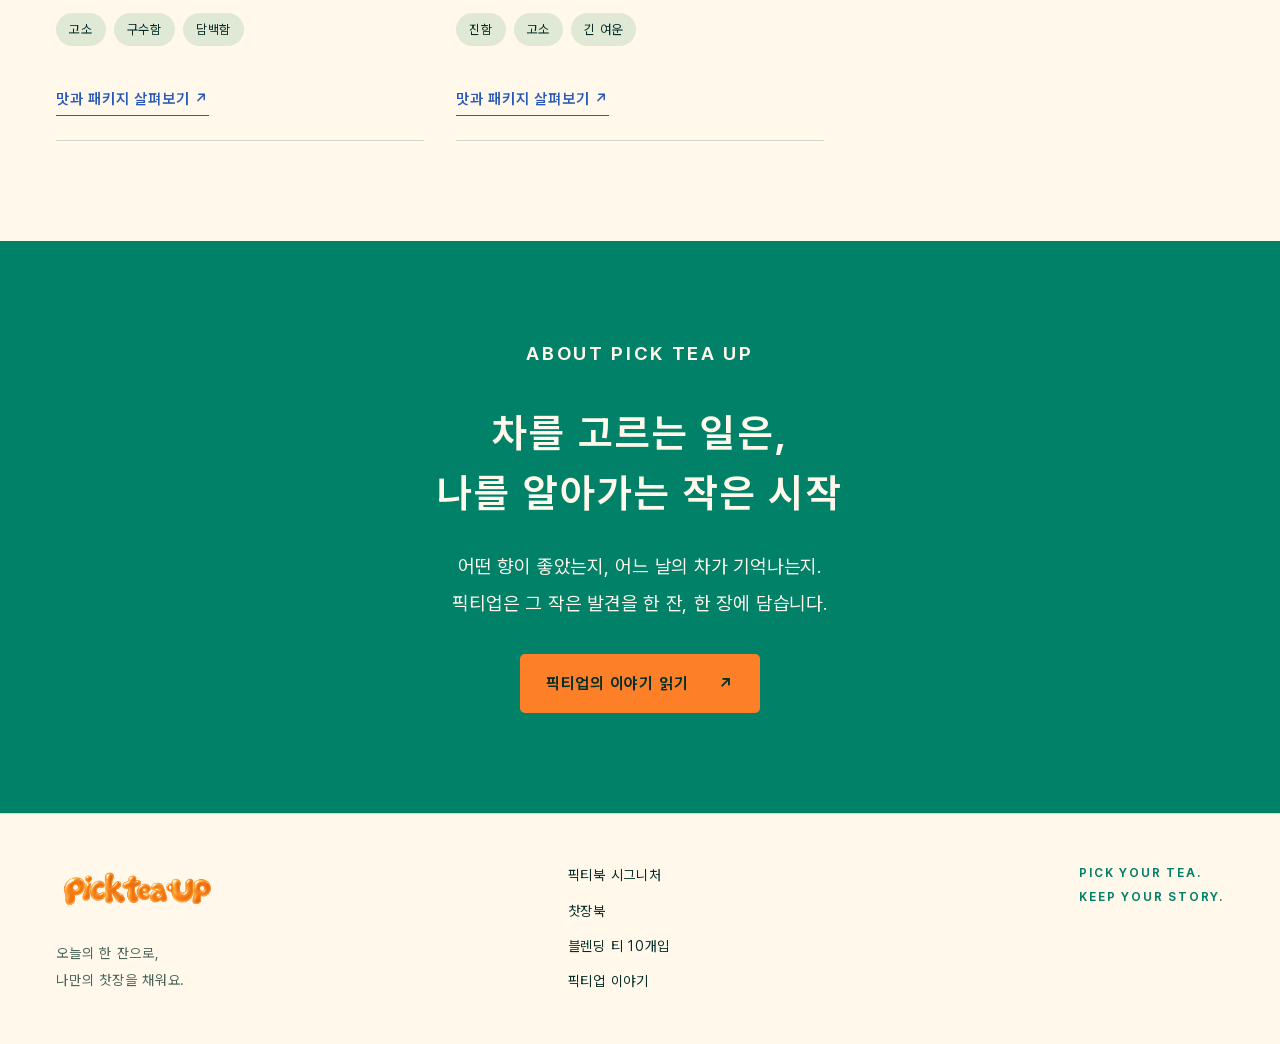
==== commit b4318999: "Update Pick Tea Up website to v2" ====
--- a/index.html
+++ b/index.html
@@ -1 +1,20 @@
-<!doctype html><html lang="ko"><head><meta charset="utf-8"><meta name="viewport" content="width=device-width,initial-scale=1"><title>나만의 찻장을 채우는 시간 · 픽티업</title><meta name="description" content="픽티북 시그니처, 찻장북과 다섯 가지 제주 블렌딩 티. 좋아하는 차를 고르고 나만의 이야기를 남겨보세요."><link rel="icon" type="image/svg+xml" href="data:image/svg+xml,%3Csvg%20xmlns%3D%22http%3A%2F%2Fwww.w3.org%2F2000%2Fsvg%22%20viewBox%3D%220%200%2064%2064%22%3E%3Crect%20width%3D%2264%22%20height%3D%2264%22%20rx%3D%2214%22%20fill%3D%22%23008168%22%2F%3E%3Cpath%20d%3D%22M16%2022h29v21c0%207-29%207-29%200Z%22%20fill%3D%22%23FFF8EB%22%2F%3E%3Cpath%20d%3D%22M45%2026h5c8%200%208%2014%200%2014h-5%22%20fill%3D%22none%22%20stroke%3D%22%23FFF8EB%22%20stroke-width%3D%224%22%2F%3E%3Cpath%20d%3D%22M28%2010c-8%208%209%205%201%2012%22%20fill%3D%22none%22%20stroke%3D%22%23FD8029%22%20stroke-width%3D%224%22%20stroke-linecap%3D%22round%22%2F%3E%3C%2Fsvg%3E"><link rel="stylesheet" href="site.css"><script defer src="site.js"></script></head><body><a class="skip-link" href="#main">본문으로 이동</a><header class="site-header"><a class="brand-link" href="index.html" aria-label="픽티업 홈"><img class="" src="assets/brand/logo.png" alt="픽티업 Pick tea up" loading="eager" decoding="async"></a><nav aria-label="주요 메뉴"><a href="index.html#collection" aria-current="page">제품</a><a href="book.html" >찻장북</a><a href="blends.html" >블렌딩 티</a><a href="brand.html" >픽티업 이야기</a></nav></header><main id="main"><section class="home-hero" data-export="01-처음-만나는-픽티업"><div class="wrap hero-grid"><div><p class="eyebrow">PICK YOUR TEA. KEEP YOUR STORY.</p><h1>좋아하는 차로,<br>나만의 찻장을.</h1><p class="lead">차를 잘 몰라도 괜찮아요.<br>오늘의 한 잔을 고르고,<br>내가 느낀 것을 남겨보세요.</p><a class="button " href="#collection">나의 첫 차 만나기<span aria-hidden="true">↗</span></a></div><figure class="home-photo"><img class="" src="assets/photos/brand-collection.webp" alt="다섯 초록빛 큐브 상자와 찻장북, 차가 함께 놓인 픽티업의 찻장" loading="eager" decoding="async"></figure></div></section><section class="wrap section" id="collection" data-export="02-제품-컬렉션"><div class="section-head "><p class="eyebrow">YOUR LITTLE TEA CABINET</p><h2>처음은 한 권으로,<br>그다음은 내 취향대로.</h2></div><div class="collection-grid"><a href="signature/" class="collection-card"><div class="collection-image"><img class="" src="assets/packaging/package-front.webp" alt="픽티북 시그니처의 책 모양 종이 지함" loading="lazy" decoding="async"></div><p class="eyebrow">SIGNATURE · 25 TEA BAGS</p><h3>픽티북 시그니처</h3><p>다섯 가지 블렌딩 티 25개와 찻장북 1권.<br>차를 고르고, 읽고, 기록하는 첫 세트.</p><span class="text-link">세트 자세히 보기 ↗</span></a><a href="book.html" class="collection-card"><div class="collection-image"><img class="" src="assets/book/book-front.webp" alt="핑티의 제주 이야기와 차 기록을 담은 찻장북 표지" loading="lazy" decoding="async"></div><p class="eyebrow">STORY & TEA JOURNAL</p><h3>찻장북</h3><p>핑티의 이야기와 나의 차 기록.<br>가지고 있는 차와 함께 채워가는 한 권.</p><span class="text-link">책 속 페이지 보기 ↗</span></a><a href="blends.html" class="collection-card"><div class="collection-image photo"><img class="" src="assets/photos/cube-01.webp" alt="블렌딩 티 10개입 큐브 상자" loading="lazy" decoding="async"></div><p class="eyebrow">ONE BLEND · 10 TEA BAGS</p><h3>블렌딩 티 10개입</h3><p>좋아하는 한 가지 맛을 일상의 차로.<br>다섯 종류 중 내 취향을 골라보세요.</p><span class="text-link">다섯 가지 맛 보기 ↗</span></a></div></section><section class="section soft-panel"><div class="wrap split"><img class="photo-frame" src="assets/photos/book-still-life.webp" alt="앞뒤 표지와 종이 가장자리가 보이는 찻장북" loading="lazy" decoding="async"><div><div class="section-head "><p class="eyebrow">A STORY THAT BECOMES YOURS</p><h2>핑티가 시작한 이야기,<br>그다음은 나의 한 잔.</h2><p>제주를 여행하는 핑티의 동화를 읽고,<br>좋았던 향과 오늘의 기분을 기록해요.<br>한 장씩 채울수록 내 취향이 눈에 들어옵니다.</p></div><a class="button secondary" href="book.html">찻장북 속으로<span aria-hidden="true">↗</span></a></div></div></section><section class="wrap section" id="flavors"><div class="section-head "><p class="eyebrow">FIVE BLENDS, FIVE LITTLE MOMENTS</p><h2>오늘은 어떤 핑티가<br>마음에 들어오나요?</h2><p>감귤 녹차부터 구수한 곡물차와 깊은 홍차까지.<br>좋아하는 맛 한 가지를 10개입 상자로 만나보세요.</p></div><div class="flavor-grid"><a class="flavor-card" href="blend-01.html"><img class="" src="assets/photos/cube-01.webp" alt="귤빛 새벽 큐브 상자와 초록색 내부" loading="lazy" decoding="async"><div><p class="eyebrow">BLEND 01 · 한라봉</p><h3>귤빛 새벽</h3><p>감귤 녹차 · 10개입</p><div class="tags"><span>과일향</span><span>산뜻</span><span>가벼움</span></div><span class="text-link">맛과 패키지 살펴보기 ↗</span></div></a><a class="flavor-card" href="blend-02.html"><img class="" src="assets/photos/cube-02.webp" alt="오름의 아침 큐브 상자와 초록색 내부" loading="lazy" decoding="async"><div><p class="eyebrow">BLEND 02 · 한라산</p><h3>오름의 아침</h3><p>보리 녹차 · 10개입</p><div class="tags"><span>맑음</span><span>고소</span><span>깔끔함</span></div><span class="text-link">맛과 패키지 살펴보기 ↗</span></div></a><a class="flavor-card" href="blend-03.html"><img class="" src="assets/photos/cube-03.webp" alt="꽃이 머문 오후 큐브 상자와 초록색 내부" loading="lazy" decoding="async"><div><p class="eyebrow">BLEND 03 · 동백</p><h3>꽃이 머문 오후</h3><p>사과 꽃향 홍차 · 10개입</p><div class="tags"><span>꽃향</span><span>과일향</span><span>부드러움</span></div><span class="text-link">맛과 패키지 살펴보기 ↗</span></div></a><a class="flavor-card" href="blend-04.html"><img class="" src="assets/photos/cube-04.webp" alt="바다 끝 쉼표 큐브 상자와 초록색 내부" loading="lazy" decoding="async"><div><p class="eyebrow">BLEND 04 · 해녀</p><h3>바다 끝 쉼표</h3><p>당근 곡물차 · 10개입</p><div class="tags"><span>고소</span><span>구수함</span><span>담백함</span></div><span class="text-link">맛과 패키지 살펴보기 ↗</span></div></a><a class="flavor-card" href="blend-05.html"><img class="" src="assets/photos/cube-05.webp" alt="돌담의 저녁 큐브 상자와 초록색 내부" loading="lazy" decoding="async"><div><p class="eyebrow">BLEND 05 · 돌하르방</p><h3>돌담의 저녁</h3><p>구수한 감귤 홍차 · 10개입</p><div class="tags"><span>진함</span><span>고소</span><span>긴 여운</span></div><span class="text-link">맛과 패키지 살펴보기 ↗</span></div></a></div></section><section class="brand-invite section"><div class="wrap center"><p class="eyebrow">ABOUT PICK TEA UP</p><h2>차를 고르는 일은,<br>나를 알아가는 작은 시작.</h2><p>어떤 향이 좋았는지, 어느 날의 차가 기억나는지.<br>픽티업은 그 작은 발견을 한 잔, 한 장에 담습니다.</p><a class="button " href="brand.html">픽티업의 이야기 읽기<span aria-hidden="true">↗</span></a></div></section></main><footer class="site-footer"><div class="wrap footer-grid"><div><img class="" src="assets/brand/logo.png" alt="픽티업" loading="lazy" decoding="async"><p>오늘의 한 잔으로,<br>나만의 찻장을 채워요.</p></div><nav aria-label="하단 메뉴"><a href="signature/">픽티북 시그니처</a><a href="book.html">찻장북</a><a href="blends.html">블렌딩 티 10개입</a><a href="brand.html">픽티업 이야기</a></nav><p class="footer-tagline">PICK YOUR TEA.<br>KEEP YOUR STORY.</p></div></footer><dialog id="image-dialog" aria-labelledby="dialog-title"><div class="dialog-bar"><h2 id="dialog-title"></h2><button id="dialog-close" aria-label="미리 보기 닫기">닫기 ×</button></div><div class="dialog-stage"><img id="dialog-image" alt=""></div><div class="dialog-bottom"><button id="dialog-prev" aria-label="이전 이미지">← 이전</button><button id="dialog-zoom" aria-pressed="false">글자 확대</button><span id="dialog-count" aria-live="polite"></span><button id="dialog-next" aria-label="다음 이미지">다음 →</button></div></dialog></body></html>+<!doctype html><html lang="ko"><head><meta charset="utf-8"><meta name="viewport" content="width=device-width,initial-scale=1"><title>나만의 찻장을 채우는 시간 · 픽티업</title><meta name="description" content="픽티북 시그니처, 찻장북과 다섯 가지 제주 블렌딩 티. 좋아하는 차를 고르고 나만의 이야기를 남겨보세요."><link rel="icon" type="image/svg+xml" href="data:image/svg+xml,%3Csvg%20xmlns%3D%22http%3A%2F%2Fwww.w3.org%2F2000%2Fsvg%22%20viewBox%3D%220%200%2064%2064%22%3E%3Crect%20width%3D%2264%22%20height%3D%2264%22%20rx%3D%2214%22%20fill%3D%22%23008168%22%2F%3E%3Cpath%20d%3D%22M16%2022h29v21c0%207-29%207-29%200Z%22%20fill%3D%22%23FFF8EB%22%2F%3E%3Cpath%20d%3D%22M45%2026h5c8%200%208%2014%200%2014h-5%22%20fill%3D%22none%22%20stroke%3D%22%23FFF8EB%22%20stroke-width%3D%224%22%2F%3E%3Cpath%20d%3D%22M28%2010c-8%208%209%205%201%2012%22%20fill%3D%22none%22%20stroke%3D%22%23FD8029%22%20stroke-width%3D%224%22%20stroke-linecap%3D%22round%22%2F%3E%3C%2Fsvg%3E"><link rel="stylesheet" href="site.css"><script defer src="site.js"></script>
+<!-- Shared preview: dedicated image with generous crop-safe margins -->
+<meta property="og:type" content="website">
+<meta property="og:locale" content="ko_KR">
+<meta property="og:site_name" content="픽티업 | pickteaup">
+<meta property="og:title" content="나만의 찻장을 채우는 시간 · 픽티업">
+<meta property="og:description" content="픽티북 시그니처, 찻장북과 다섯 가지 제주 블렌딩 티. 좋아하는 차를 고르고 나만의 이야기를 남겨보세요.">
+<meta property="og:url" content="https://emma-neway-coder.github.io/pickteaup-jeju/">
+<meta property="og:image" content="https://emma-neway-coder.github.io/pickteaup-jeju/assets/brand/share-preview-v1.png">
+<meta property="og:image:secure_url" content="https://emma-neway-coder.github.io/pickteaup-jeju/assets/brand/share-preview-v1.png">
+<meta property="og:image:type" content="image/png">
+<meta property="og:image:width" content="1734">
+<meta property="og:image:height" content="907">
+<meta property="og:image:alt" content="크림색 배경 중앙에 여백을 두고 배치한 주황색 픽티업 로고">
+<meta name="twitter:card" content="summary_large_image">
+<meta name="twitter:title" content="나만의 찻장을 채우는 시간 · 픽티업">
+<meta name="twitter:description" content="픽티북 시그니처, 찻장북과 다섯 가지 제주 블렌딩 티. 좋아하는 차를 고르고 나만의 이야기를 남겨보세요.">
+<meta name="twitter:image" content="https://emma-neway-coder.github.io/pickteaup-jeju/assets/brand/share-preview-v1.png">
+<meta name="twitter:image:alt" content="픽티업 Pick tea Up 로고">
+<link rel="stylesheet" href="navigation.css"><link rel="stylesheet" href="baseline-no-motion.css"><link rel="stylesheet" href="home-priority.css?v=2"><link rel="stylesheet" href="book-cover-preview.css?v=2"></head><body><a class="skip-link" href="#main">본문으로 이동</a><header class="site-header product-navigation"><a class="brand-link" href="index.html" aria-label="픽티업 홈"><img src="assets/brand/logo.png" alt="픽티업 Pick tea up" width="2172" height="724" decoding="async"></a><nav aria-label="상품 메뉴"><a class="signature-nav" href="signature/"><span>픽티북</span> <span>시그니처</span></a><a class="" href="blends.html">블렌딩 티</a><a class="" href="book.html">찻장북</a></nav><a class="brand-story-link" href="brand.html">픽티업 이야기</a></header><main id="main"><section class="home-hero signature-home-hero" data-export="01-처음-만나는-픽티업"><div class="wrap hero-grid"><div class="signature-hero-copy"><p class="eyebrow">차를 고르고, 나를 알아가는 첫 세트</p><h1>픽티북<br>시그니처</h1><p class="lead">다섯 가지 블렌딩 티와 찻장북<br>오늘의 한 잔이 나만의 취향이 되는 시간</p><div class="signature-contents"><span><strong>25</strong>개 <small>블렌딩 티</small></span><span aria-hidden="true">+</span><span><strong>1</strong>권 <small>찻장북</small></span></div><a class="button" href="signature/">픽티북 시그니처 살펴보기<span aria-hidden="true">↗</span></a><a class="hero-secondary-link" href="#collection">다른 상품도 살펴보기 <span aria-hidden="true">↓</span></a></div><figure class="signature-composition scene" id="scene" data-state="closed"><div class="scene-visual" role="button" tabindex="0" aria-label="지함 안을 살펴보기" aria-pressed="false"><img class="case" src="preview-transition/case-front-review.png" alt="픽티북 시그니처 지함 외부 표지 검토 시안"><img class="inside" src="assets/packaging/signature-approved-interior.png" alt="펼친 지함 안의 찻장북과 다섯 종류의 티백"></div><figcaption><small>외부 표지 검토안 · 내부 배치 승인 이미지</small><button class="open-button" type="button" aria-controls="scene" aria-expanded="false">지함 안을 살펴보기 <span aria-hidden="true">↗</span></button></figcaption></figure></div></section><section class="signature-story" aria-label="픽티북 시그니처의 경험"><div class="wrap"><p class="eyebrow">PICK YOUR TEA. KEEP YOUR STORY.</p><h2>한 잔에서 시작해,<br>나만의 취향으로 이어져요</h2><ol><li><span>01</span><strong>다섯 가지 차를 만나다</strong><p>오늘 마음이 가는 차를 골라요.</p></li><li><span>02</span><strong>핑티의 이야기를 읽다</strong><p>제주의 이야기를 천천히 펼쳐요.</p></li><li><span>03</span><strong>나의 한 잔을 기록하다</strong><p>좋았던 맛과 기분을 남겨요.</p></li></ol><a class="text-link" href="signature/">픽티북 시그니처 자세히 보기 ↗</a></div></section><section class="wrap section" id="collection" data-export="02-제품-컬렉션"><div class="section-head "><p class="eyebrow">CHOOSE YOUR TEA MOMENT</p><h2>처음은 시그니처로,<br>그다음은 취향대로</h2><p>차와 기록을 함께 만나고, 필요한 구성은 따로 골라보세요.</p></div><div class="collection-grid signature-first"><a href="signature/" class="collection-card signature-featured"><div class="collection-image"><img src="assets/packaging/signature-approved-interior.png" alt="왼쪽 찻장북과 오른쪽 다섯 종류의 티백이 담긴 시그니처 내부 구성" loading="lazy" decoding="async"></div><div class="signature-card-copy"><p class="eyebrow">차와 기록을 함께 · SIGNATURE SET</p><h3>픽티북 시그니처</h3><p>다섯 가지 블렌딩 티 25개와 찻장북 1권.<br>차를 고르고, 읽고, 기록하는 첫 세트.</p><span class="text-link">픽티북 시그니처 자세히 보기 ↗</span></div></a><a href="blends.html" class="collection-card"><div class="collection-image photo"><img class="" src="assets/photos/cube-01.webp" alt="블렌딩 티 10개입 큐브 상자" loading="lazy" decoding="async"></div><p class="eyebrow">좋아하는 한 가지 맛을 더 · TEA ONLY</p><h3>블렌딩 티 10개입</h3><p>좋아하는 한 가지 맛을 일상의 차로.<br>다섯 종류 중 내 취향을 골라보세요.</p><span class="text-link">다섯 가지 맛 보기 ↗</span></a><a href="book.html" class="collection-card"><div class="collection-image book-pair" aria-label="찻장북 앞표지와 뒷표지"><div class="book-pair-inner"><span class="book-cover-art"><img src="assets/book/book-front.webp" alt="찻장북 앞표지" loading="lazy" decoding="async"></span><span class="book-cover-art back"><img src="assets/book/book-back.webp" alt="찻장북 뒷표지" loading="lazy" decoding="async"></span></div></div><p class="eyebrow">이미 마시는 차가 있다면 · BOOK ONLY</p><h3>찻장북</h3><p>핑티의 이야기와 나의 차 기록.<br>가지고 있는 차와 함께 채워가는 한 권.</p><span class="text-link">책 속 페이지 보기 ↗</span></a></div></section><section class="section soft-panel"><div class="wrap split"><img class="photo-frame" src="assets/photos/book-still-life.webp" alt="앞뒤 표지와 종이 가장자리가 보이는 찻장북" loading="lazy" decoding="async"><div><div class="section-head "><p class="eyebrow">A STORY THAT BECOMES YOURS</p><h2>핑티가 시작한 이야기,<br>그다음은 나의 한 잔</h2><p>제주를 여행하는 핑티의 동화를 읽고,<br>좋았던 향과 오늘의 기분을 기록해요.<br>한 장씩 채울수록 내 취향이 눈에 들어옵니다.</p></div><a class="button secondary" href="book.html">찻장북 속으로<span aria-hidden="true">↗</span></a></div></div></section><section class="wrap section" id="flavors"><div class="section-head "><p class="eyebrow">FIVE BLENDS, FIVE LITTLE MOMENTS</p><h2>오늘은 어떤 핑티가<br>마음에 들어오나요?</h2><p>감귤 녹차부터 구수한 곡물차와 깊은 홍차까지.<br>좋아하는 맛 한 가지를 10개입 상자로 만나보세요.</p></div><div class="flavor-grid"><a class="flavor-card" href="blend-01.html"><img class="" src="assets/photos/cube-01.webp" alt="귤빛 새벽 큐브 상자와 초록색 내부" loading="lazy" decoding="async"><div><p class="eyebrow">BLEND 01 · 한라봉</p><h3>귤빛 새벽</h3><p>감귤 녹차 · 10개입</p><div class="tags"><span>과일향</span><span>산뜻</span><span>가벼움</span></div><span class="text-link">맛과 패키지 살펴보기 ↗</span></div></a><a class="flavor-card" href="blend-02.html"><img class="" src="assets/photos/cube-02.webp" alt="오름의 아침 큐브 상자와 초록색 내부" loading="lazy" decoding="async"><div><p class="eyebrow">BLEND 02 · 한라산</p><h3>오름의 아침</h3><p>보리 녹차 · 10개입</p><div class="tags"><span>맑음</span><span>고소</span><span>깔끔함</span></div><span class="text-link">맛과 패키지 살펴보기 ↗</span></div></a><a class="flavor-card" href="blend-03.html"><img class="" src="assets/photos/cube-03.webp" alt="꽃이 머문 오후 큐브 상자와 초록색 내부" loading="lazy" decoding="async"><div><p class="eyebrow">BLEND 03 · 동백</p><h3>꽃이 머문 오후</h3><p>사과 꽃향 홍차 · 10개입</p><div class="tags"><span>꽃향</span><span>과일향</span><span>부드러움</span></div><span class="text-link">맛과 패키지 살펴보기 ↗</span></div></a><a class="flavor-card" href="blend-04.html"><img class="" src="assets/photos/cube-04.webp" alt="바다 끝 쉼표 큐브 상자와 초록색 내부" loading="lazy" decoding="async"><div><p class="eyebrow">BLEND 04 · 해녀</p><h3>바다 끝 쉼표</h3><p>당근 곡물차 · 10개입</p><div class="tags"><span>고소</span><span>구수함</span><span>담백함</span></div><span class="text-link">맛과 패키지 살펴보기 ↗</span></div></a><a class="flavor-card" href="blend-05.html"><img class="" src="assets/photos/cube-05.webp" alt="돌담의 저녁 큐브 상자와 초록색 내부" loading="lazy" decoding="async"><div><p class="eyebrow">BLEND 05 · 돌하르방</p><h3>돌담의 저녁</h3><p>구수한 감귤 홍차 · 10개입</p><div class="tags"><span>진함</span><span>고소</span><span>긴 여운</span></div><span class="text-link">맛과 패키지 살펴보기 ↗</span></div></a></div></section><section class="brand-invite section"><div class="wrap center"><p class="eyebrow">ABOUT PICK TEA UP</p><h2>차를 고르는 일은,<br>나를 알아가는 작은 시작</h2><p>어떤 향이 좋았는지, 어느 날의 차가 기억나는지.<br>픽티업은 그 작은 발견을 한 잔, 한 장에 담습니다.</p><a class="button " href="brand.html">픽티업의 이야기 읽기<span aria-hidden="true">↗</span></a></div></section></main><footer class="site-footer"><div class="wrap footer-grid"><div><img class="" src="assets/brand/logo.png" alt="픽티업" loading="lazy" decoding="async"><p>오늘의 한 잔으로,<br>나만의 찻장을 채워요.</p></div><nav aria-label="하단 메뉴"><a href="signature/">픽티북 시그니처</a><a href="book.html">찻장북</a><a href="blends.html">블렌딩 티 10개입</a><a href="brand.html">픽티업 이야기</a></nav><p class="footer-tagline">PICK YOUR TEA.<br>KEEP YOUR STORY.</p></div></footer><dialog id="image-dialog" aria-labelledby="dialog-title"><div class="dialog-bar"><h2 id="dialog-title"></h2><button id="dialog-close" aria-label="미리 보기 닫기">닫기 ×</button></div><div class="dialog-stage"><img id="dialog-image" alt=""></div><div class="dialog-bottom"><button id="dialog-prev" aria-label="이전 이미지">← 이전</button><button id="dialog-zoom" aria-pressed="false">글자 확대</button><span id="dialog-count" aria-live="polite"></span><button id="dialog-next" aria-label="다음 이미지">다음 →</button></div></dialog><script src="preview-transition/preview.js?v=2"></script></body></html>
--- a/site.css
+++ b/site.css
@@ -1,4 +1,4 @@
-@font-face{font-family:Pretendard;src:url('assets/fonts/PretendardVariable.woff2') format('woff2');font-weight:100 900;font-display:swap}
+@font-face{font-family:Pretendard;src:url('assets/brand/PretendardVariable.woff2') format('woff2');font-weight:100 900;font-display:swap}
 :root{--cream:#FFF8EB;--green:#008168;--orange:#FD8029;--blue:#285BB8;--ink:#052D26;--muted:#496459;--line:#cedacf;--soft:#e9efdf}
 *{box-sizing:border-box}html{scroll-behavior:smooth;scroll-padding-top:24px}body{margin:0;background:var(--cream);color:var(--ink);font:17px/1.95 Pretendard,sans-serif;letter-spacing:.045em;word-break:keep-all;overflow-wrap:break-word}a{color:inherit;text-decoration:none}button{font:inherit;letter-spacing:inherit;cursor:pointer;color:inherit}a,button,summary{touch-action:manipulation;-webkit-tap-highlight-color:transparent}a:focus-visible,button:focus-visible,summary:focus-visible{outline:3px solid var(--blue);outline-offset:5px}img{max-width:100%;height:auto;display:block}figure{margin:0}p{margin:0 0 22px}h1,h2,h3{line-height:1.5;letter-spacing:.055em;color:var(--blue);margin:0 0 25px;font-weight:650;word-break:keep-all}h1{font-size:clamp(34px,4.7vw,58px)}h2{font-size:clamp(28px,3.2vw,40px)}h3{font-size:24px}.wrap{max-width:1280px;margin:0 auto;padding-left:56px;padding-right:56px}.section{padding-top:96px;padding-bottom:100px}.eyebrow{color:var(--green);font-size:13px;font-weight:650;letter-spacing:.14em;line-height:1.8;margin:0 0 20px}.lead{font-size:20px;line-height:2;margin:24px 0 34px}.section-head{max-width:760px;margin-bottom:48px}.section-head p:not(.eyebrow){color:var(--muted);font-size:18px;line-height:2;margin-bottom:0}.center{text-align:center;margin-left:auto;margin-right:auto}.center.section-head{margin-bottom:54px}.center p{max-width:760px;margin-left:auto;margin-right:auto}.button{display:inline-flex;align-items:center;justify-content:space-between;gap:30px;background:var(--orange);color:var(--ink);font-weight:650;padding:16px 26px;border-radius:5px;font-size:16px;line-height:1.7;min-height:52px}.button.secondary{background:transparent;color:var(--blue);border:1px solid var(--blue)}.text-link{display:inline-block;color:var(--blue);border-bottom:1px solid currentColor;font-size:15px;line-height:1.8;padding:2px 0;margin-top:18px;font-weight:600}.soft-panel{background:var(--soft)}.split{display:grid;grid-template-columns:1fr 1fr;gap:72px;align-items:center}.align-start{align-items:start}.split .section-head{margin-bottom:28px}.photo-frame{width:100%;border:1px solid #00816822}.caption{color:var(--muted);font-size:13px;text-align:center;line-height:1.8;margin:18px 0 0}.skip-link{position:fixed;top:-120px;left:24px;background:var(--cream);color:var(--blue);padding:15px;z-index:30}.skip-link:focus{top:12px}.site-header{display:flex;align-items:center;justify-content:space-between;gap:32px;padding:18px 5%;border-bottom:1px solid #00816826;min-height:85px}.brand-link{flex-shrink:0}.site-header img{width:160px;height:auto}.site-header nav{display:flex;gap:28px;font-size:14px;line-height:1.8;flex-wrap:wrap}.site-header nav a{padding:7px 0;border-bottom:2px solid transparent}.site-header nav a[aria-current]{color:var(--blue);border-color:var(--blue)}.home-hero{background:var(--green);color:var(--cream)}.hero-grid{display:grid;grid-template-columns:1fr 1.28fr;align-items:center;gap:52px;padding-top:72px;padding-bottom:76px;min-height:650px}.home-hero h1,.home-hero .eyebrow{color:var(--cream)}.home-photo{width:100%;position:relative}.home-photo:after{content:'';position:absolute;inset:16px -16px -16px 16px;border:1px solid #fff8eb55;z-index:0;pointer-events:none}.home-photo img{position:relative;z-index:1;width:100%;aspect-ratio:3/2;object-fit:cover}.collection-grid{display:grid;grid-template-columns:repeat(3,1fr);gap:36px;margin-top:48px}.collection-card{display:flex;flex-direction:column;align-items:flex-start}.collection-image{height:310px;width:100%;background:#edf0e1;display:flex;align-items:center;justify-content:center;margin-bottom:30px;padding:22px}.collection-image img{height:100%;max-width:100%;object-fit:contain}.collection-image.photo{padding:0;background:transparent}.collection-image.photo img{width:100%;height:100%;object-fit:cover}.collection-card h3{margin-bottom:14px}.collection-card p:not(.eyebrow){font-size:15px;line-height:2;color:var(--muted);margin:0}.collection-card .eyebrow{font-size:11px;margin-bottom:12px}.collection-card .text-link{margin-top:auto;padding-top:20px}.flavor-grid{display:grid;grid-template-columns:repeat(3,1fr);gap:48px 32px}.flavor-card{display:block;border-bottom:1px solid var(--line);padding-bottom:24px}.flavor-card>img{width:100%;aspect-ratio:3/2;object-fit:cover;margin-bottom:24px}.flavor-card h3{margin-bottom:10px}.flavor-card p:not(.eyebrow){margin-bottom:14px;font-size:15px;color:var(--muted)}.flavor-card .eyebrow{font-size:11px;margin-bottom:12px}.tags{display:flex;flex-wrap:wrap;gap:8px;margin:20px 0}.tags span{font-size:13px;background:#dfe9d5;color:var(--ink);padding:5px 13px;border-radius:30px;line-height:1.8}.brand-invite{background:var(--green);color:var(--cream)}.brand-invite h2,.brand-invite .eyebrow{color:var(--cream)}.brand-invite p{font-size:19px;margin-bottom:32px}.site-footer{padding:48px 0;border-top:1px solid var(--line)}.footer-grid{display:grid;grid-template-columns:1fr 1fr auto;gap:60px}.site-footer img{width:160px;margin-bottom:24px}.site-footer p{font-size:14px;color:var(--muted);margin:0}.site-footer nav{display:flex;flex-direction:column;gap:8px;font-size:14px}.site-footer .footer-tagline{font-size:12px;color:var(--green);font-weight:650;letter-spacing:.15em}.product-hero{display:grid;grid-template-columns:.9fr 1.2fr;gap:56px;align-items:center;padding-top:72px;padding-bottom:72px}.product-hero .eyebrow{font-size:12px}.product-hero figure img{width:100%;aspect-ratio:3/2;object-fit:cover}.product-note{font-size:13px;color:var(--muted);margin-top:24px;margin-bottom:0}.subnav{display:flex;justify-content:center;gap:52px;background:#edf0e1;border-top:1px solid var(--line);border-bottom:1px solid var(--line);padding:17px 24px;font-size:14px;color:var(--green)}.facts{display:grid;grid-template-columns:repeat(3,1fr);border-top:1px solid var(--line);border-bottom:1px solid var(--line);padding:32px 0;margin-top:40px;text-align:center}.facts div+div{border-left:1px solid var(--line)}.facts strong{display:block;color:var(--blue);font-size:34px;line-height:1.5;margin-bottom:9px}.facts span{font-size:15px}.cover-grid{display:grid;grid-template-columns:1fr 1fr;gap:48px;max-width:850px;margin:auto}.page-preview{padding:0;border:0;background:transparent;width:100%;text-align:left;display:block}.page-preview>img{width:100%;box-shadow:0 10px 25px #052d2610;border:1px solid #ddd7c8}.page-preview>span{display:flex;justify-content:space-between;align-items:center;gap:20px;margin-top:18px;color:var(--blue);font-size:14px;line-height:1.8}.story-detail{border-top:1px solid var(--line)}.story-preview-grid{display:grid;grid-template-columns:repeat(3,1fr);gap:42px 30px}.record-steps{list-style:none;padding:0;margin:30px 0 0;counter-reset:record}.record-steps li{counter-increment:record;padding:23px 0 22px 48px;border-top:1px solid var(--line);position:relative}.record-steps li:before{content:'0' counter(record);position:absolute;left:0;color:var(--green);font-weight:650}.record-steps strong{font-size:18px;display:block}.record-steps p{font-size:15px;color:var(--muted);margin:8px 0 0}.spec-list{margin:0}.spec-list>div{display:grid;grid-template-columns:180px 1fr;border-top:1px solid var(--line);padding:23px 0;gap:36px}.spec-list>div:last-child{border-bottom:1px solid var(--line)}.spec-list dt{font-size:15px;font-weight:650;color:var(--green)}.spec-list dd{margin:0;font-size:17px}.faq{margin-top:44px}.faq details{border-top:1px solid var(--line);padding:22px 0}.faq details:last-child{border-bottom:1px solid var(--line)}.faq summary{cursor:pointer;font-size:17px;font-weight:600;line-height:1.8}.faq details p{font-size:15px;line-height:2;color:var(--muted);margin:18px 0 0}.listing-hero{padding-top:76px;padding-bottom:30px}.listing-products{padding-top:30px}.flavor-hero h1{font-size:clamp(32px,4vw,49px)}.flavor-family{font-size:25px;font-weight:650;line-height:1.7;margin-bottom:24px}.flavor-hero .lead{font-size:18px;margin-bottom:24px}.flavor-hero .text-link{margin-top:8px}.taste-notes{margin:0}.taste-notes>div{display:grid;grid-template-columns:65px 1fr;gap:24px;padding:19px 0;border-top:1px solid #bfd1bc}.taste-notes dt{color:var(--green);font-weight:650}.taste-notes dd{margin:0;color:var(--muted);font-size:17px}.taste-pick{padding:40px;border:1px solid #bfd1bc;background:var(--cream)}.taste-pick h3{font-size:27px}.taste-pick p:not(.eyebrow){font-size:17px;color:var(--muted);margin-bottom:0}.ingredient-list{list-style:none;padding:0;margin:0}.ingredient-list li{display:flex;gap:24px;border-top:1px solid var(--line);padding:20px 0;align-items:center}.ingredient-list li span{font-size:14px;color:var(--green)}.ingredient-list li strong{font-size:21px;font-weight:600}.ingredient-copy{color:var(--muted);margin-top:28px}.sachet-close{max-width:300px;justify-self:center}.sachet-close figcaption{font-size:13px;line-height:1.9;margin-top:20px;text-align:center;color:var(--muted)}.packaging{background:#e8eedd}.photo-preview{border:0;padding:0;background:transparent;text-align:center;width:100%}.photo-preview img{width:100%;height:auto}.pack-detail-grid{display:grid;grid-template-columns:1fr 1fr;gap:80px;margin-top:76px;align-items:center}.print-face{background:var(--blend-color);aspect-ratio:1;max-width:440px;margin:auto;padding:28px 35px 22px;display:flex;flex-direction:column;align-items:center;justify-content:space-between;color:var(--ink);box-shadow:12px 16px 0 #052d261c;border:1px solid #052d2620}.print-face.dark{color:var(--cream)}.print-face p{font-size:12px;font-weight:650;letter-spacing:.16em;line-height:1.5;margin:0}.print-face>strong{font-size:23px;font-weight:700;line-height:1.4;margin-top:6px}.print-face>img:not(.print-logo){width:90%;height:61%;object-fit:contain}.print-face .print-logo{width:86%;height:15%;object-fit:contain}.print-face figcaption{font-size:11px;font-weight:600;line-height:1.7;margin-top:6px}.pack-notes{margin:20px 0}.pack-notes>div{display:grid;grid-template-columns:58px 1fr;gap:20px;padding:17px 0;border-top:1px solid #bfd1bc}.pack-notes dt{color:var(--green);font-size:15px;font-weight:650}.pack-notes dd{margin:0;color:var(--muted);font-size:15px}.interior-swatch{display:flex;gap:20px;align-items:center;margin-top:28px}.interior-swatch>span{display:block;width:52px;height:52px;background:var(--green);flex-shrink:0}.interior-swatch p{font-size:13px;color:var(--muted);line-height:1.8;margin:0}.interior-swatch strong{color:var(--ink);font-size:16px}.blend-links{display:grid;grid-template-columns:repeat(3,1fr);gap:20px}.blend-links a{display:flex;align-items:center;gap:16px;padding:20px;border:1px solid var(--line)}.blend-links a[aria-current]{border-color:var(--green);background:var(--soft)}.blend-links a>span:last-child{margin-left:auto;color:var(--blue)}.blend-dot{width:20px;height:20px;border-radius:50%;flex-shrink:0}.blend-links small{display:block;font-size:12px;color:var(--muted)}.blend-links strong{display:block;font-size:15px;line-height:1.8}.brand-hero{padding-bottom:0}.brand-hero .lead{font-size:22px}.brand-panorama{margin-top:56px}.brand-panorama img{width:100%;aspect-ratio:3/2;object-fit:cover}.manifesto{max-width:960px}.manifesto p:not(.eyebrow){font-size:20px;line-height:2.2;max-width:730px;color:var(--muted)}.manifesto .manifesto-lead{color:var(--ink);font-size:24px;margin-bottom:36px}.brand-sachet-grid{display:grid;grid-template-columns:repeat(5,1fr);gap:28px;margin-top:50px}.brand-sachet-grid img{width:100%;margin-bottom:22px}.brand-sachet-grid span{display:block;font-size:13px;color:var(--green);margin-bottom:4px}.brand-sachet-grid strong{font-size:15px;line-height:1.8;font-weight:600;display:block}.brand-book-art{max-height:620px;width:auto;margin:auto;box-shadow:12px 14px 0 #e5ebda}.brand-principles{background:var(--green);color:var(--cream)}.brand-principles h2,.brand-principles h3,.brand-principles .eyebrow,.brand-principles .section-head p{color:var(--cream)}.principle-grid{display:grid;grid-template-columns:repeat(3,1fr);gap:44px;border-top:1px solid #fff8eb55;padding-top:42px;margin-top:46px}.principle-grid span{font-size:12px;letter-spacing:.15em;color:#fff8ebbb}.principle-grid h3{font-size:23px;margin:20px 0}.principle-grid p{font-size:15px;color:#fff8ebdd;margin:0}
 #image-dialog{width:min(1100px,calc(100vw - 36px));height:min(94vh,1100px);padding:0;border:0;background:var(--cream);border-radius:8px;color:var(--ink);overflow:hidden}#image-dialog::backdrop{background:#052d26c9}.dialog-bar{display:flex;justify-content:space-between;align-items:center;padding:16px 24px;border-bottom:1px solid var(--line);gap:20px}.dialog-bar h2{font-size:17px;line-height:1.5;margin:0}.dialog-bar button,.dialog-bottom button{border:1px solid var(--line);background:var(--cream);font-size:14px;padding:8px 14px;flex-shrink:0}.dialog-stage{height:calc(100% - 142px);overflow:auto;display:flex;justify-content:center;padding:22px}.dialog-stage img{width:auto;height:auto;max-width:100%;max-height:100%;object-fit:contain;align-self:flex-start}.dialog-bottom{padding:14px 24px;display:flex;justify-content:space-between;align-items:center;border-top:1px solid var(--line);font-size:13px}.dialog-bottom button:disabled{opacity:.35;cursor:default}.dialog-stage img.is-wide{align-self:center}
--- a/navigation.css
+++ b/navigation.css
@@ -0,0 +1,147 @@
+/* Shared product navigation and signature priority. Approved brand colors. */
+.site-header.product-navigation {
+  display: grid;
+  grid-template-columns: 160px minmax(0, 1fr) auto;
+  align-items: center;
+  gap: 28px;
+  height: auto;
+  min-height: 88px;
+  padding: 17px 5%;
+  background: #FFF8EB;
+  color: #052D26;
+  border-bottom: 1px solid #00816826;
+}
+.product-navigation .brand-link { display: block; padding: 0; }
+.product-navigation .brand-link img { width: 150px; height: auto; object-fit: contain; }
+.site-header.product-navigation nav {
+  display: flex;
+  align-items: center;
+  justify-content: flex-end;
+  flex-wrap: nowrap;
+  gap: 24px;
+  font-size: 14px;
+  line-height: 1.6;
+}
+.site-header.product-navigation a { text-decoration: none; letter-spacing: .025em; }
+.site-header.product-navigation nav a {
+  display: flex;
+  align-items: center;
+  justify-content: center;
+  gap: .3em;
+  padding: 10px 2px;
+  border-bottom: 2px solid transparent;
+  white-space: nowrap;
+  font-size: 14px;
+  line-height: 1.6;
+}
+.site-header.product-navigation nav a.signature-nav {
+  padding: 10px 16px;
+  border: 1px solid #FD8029;
+  border-radius: 5px;
+  background: #FD8029;
+  color: #052D26;
+  font-weight: 650;
+}
+.site-header.product-navigation nav a[aria-current="page"] { border-bottom-color: #285BB8; color: #285BB8; }
+.site-header.product-navigation nav a.signature-nav[aria-current="page"] { color: #052D26; border-bottom-color: #052D26; }
+.site-header.product-navigation .brand-story-link { font-size: 13px; padding: 10px 0; white-space: nowrap; }
+.site-header.product-navigation .brand-story-link[aria-current="page"] { color: #285BB8; text-decoration: underline; }
+.product-navigation a:focus-visible { outline: 3px solid #285BB8; outline-offset: 4px; }
+
+.signature-home-hero .hero-grid { grid-template-columns: 1.15fr .85fr; min-height: 590px; padding-top: 54px; padding-bottom: 54px; gap: 50px; }
+.signature-home-hero h1 { font-size: clamp(34px, 4vw, 53px); letter-spacing: .025em; }
+.signature-home-hero .lead { font-size: 18px; margin: 24px 0 28px; }
+.hero-secondary-link { display: block; width: fit-content; color: #FFF8EB; font-size: 14px; margin-top: 18px; text-decoration: underline; text-underline-offset: 5px; }
+.signature-hero-art { text-align: center; }
+.signature-hero-art:after { display: none; }
+.signature-hero-art a { display: block; width: fit-content; margin: auto; }
+.signature-hero-art img { width: auto; height: 420px; max-width: 100%; aspect-ratio: 1104 / 1440; object-fit: contain; }
+.signature-hero-art figcaption { margin-top: 18px; font-size: 13px; line-height: 1.7; color: #FFF8EB; }
+.signature-first { grid-template-columns: repeat(2, minmax(0, 1fr)); gap: 40px; }
+.collection-card.signature-featured {
+  grid-column: 1 / -1;
+  display: grid;
+  grid-template-columns: .85fr 1.15fr;
+  align-items: center;
+  gap: 48px;
+  padding: 36px;
+  background: #EDF0E1;
+  border: 1px solid #00816833;
+  border-radius: 6px;
+}
+.signature-featured .collection-image { height: 340px; margin: 0; padding: 0; background: transparent; }
+.signature-featured .signature-card-copy .eyebrow { font-size: 12px; margin-bottom: 18px; }
+.signature-featured .signature-card-copy h3 { font-size: 32px; margin-bottom: 20px; }
+.signature-featured .signature-card-copy .text-link { margin-top: 20px; padding-top: 0; }
+
+@media (hover: hover) and (prefers-reduced-motion: no-preference) {
+  .product-navigation nav a, .button { transition: transform 180ms ease, background-color 180ms ease; }
+  .product-navigation nav a:hover { transform: translateY(-2px); }
+  .button:hover { transform: translateY(-2px); }
+  .button > span { transition: transform 180ms ease; }
+  .button:hover > span { transform: translate(2px, -2px); }
+  .signature-featured .collection-image img { transition: transform 220ms ease; }
+  .signature-featured:hover .collection-image img { transform: scale(1.02); }
+}
+.button:active { transform: translateY(1px); }
+
+@media (max-width: 1000px) {
+  .site-header.product-navigation { grid-template-columns: 140px minmax(0, 1fr) auto; gap: 20px; }
+  .site-header.product-navigation nav { gap: 18px; }
+  .signature-home-hero .hero-grid { gap: 30px; min-height: 540px; }
+  .signature-home-hero h1 { font-size: 40px; }
+  .signature-home-hero .lead { font-size: 16px; }
+  .signature-hero-art img { height: 360px; }
+  .collection-card.signature-featured { gap: 30px; }
+}
+@media (max-width: 700px) {
+  .site-header.product-navigation {
+    grid-template-columns: minmax(0, 1fr) auto;
+    gap: 14px 16px;
+    min-height: 0;
+    padding: 16px 20px 14px;
+  }
+  .product-navigation .brand-link img { width: 125px; }
+  .site-header.product-navigation .brand-story-link { grid-column: 2; grid-row: 1; font-size: 12px; padding: 8px 0; }
+  .site-header.product-navigation nav {
+    grid-column: 1 / -1;
+    grid-row: 2;
+    display: grid;
+    grid-template-columns: repeat(3, minmax(0, 1fr));
+    width: 100%;
+    gap: 8px;
+  }
+  .site-header.product-navigation nav a {
+    padding: 8px 5px;
+    min-height: 56px;
+    border: 1px solid #00816844;
+    border-radius: 5px;
+    font-size: 12px;
+  }
+  .site-header.product-navigation nav a.signature-nav { flex-direction: column; gap: 0; padding: 8px 4px; line-height: 1.45; }
+  .site-header.product-navigation nav a[aria-current="page"] { border-color: #285BB8; }
+  .site-header.product-navigation nav a.signature-nav[aria-current="page"] { border-color: #052D26; }
+  .signature-home-hero .hero-grid { grid-template-columns: 1fr; gap: 25px; padding-top: 30px; padding-bottom: 32px; min-height: 0; }
+  .signature-home-hero .eyebrow { font-size: 10px; margin-bottom: 14px; }
+  .signature-home-hero h1 { font-size: 34px; margin-bottom: 0; line-height: 1.45; }
+  .signature-home-hero .lead { font-size: 14px; line-height: 1.85; margin: 16px 0 20px; }
+  .signature-home-hero .button { width: 100%; min-height: 52px; }
+  .hero-secondary-link { margin-top: 12px; font-size: 12px; }
+  .signature-hero-art img { height: 230px; }
+  .signature-hero-art figcaption { font-size: 11px; margin-top: 12px; }
+  .signature-first { grid-template-columns: 1fr; gap: 36px; }
+  .collection-card.signature-featured { grid-template-columns: 1fr; gap: 26px; padding: 26px 22px; }
+  .signature-featured .collection-image { height: 280px; }
+  .signature-featured .signature-card-copy h3 { font-size: 26px; margin-bottom: 16px; }
+  .signature-featured .signature-card-copy .eyebrow { margin-bottom: 12px; }
+  .signature-featured .signature-card-copy p:not(.eyebrow) { font-size: 14px; }
+  .signature-featured .signature-card-copy .text-link { margin-top: 18px; }
+}
+@media (max-width: 360px) {
+  .site-header.product-navigation { padding-left: 16px; padding-right: 16px; }
+  .signature-home-hero h1 { font-size: 30px; }
+  .signature-home-hero .lead { font-size: 13px; }
+}
+@media (prefers-reduced-motion: reduce) {
+  .product-navigation a, .button, .button > span, .signature-featured img { transition: none; transform: none; }
+}
--- a/baseline-no-motion.css
+++ b/baseline-no-motion.css
@@ -0,0 +1,9 @@
+/* Claude handoff baseline: static presentation; functional navigation/dialogs remain. */
+html { scroll-behavior: auto !important; }
+*, *::before, *::after { animation: none !important; transition: none !important; }
+@media (hover: hover) {
+  .product-navigation nav a:hover, .button:hover, .button:hover > span,
+  .signature-featured:hover .collection-image img { transform: none !important; }
+}
+
+.button:active { transform: none !important; }
--- a/home-priority.css
+++ b/home-priority.css
@@ -0,0 +1,38 @@
+/* Homepage product hierarchy study; chosen concept image is used as supplied. */
+.signature-home-hero .hero-grid{grid-template-columns:1fr 1fr;min-height:660px;gap:32px}
+.signature-home-hero h1{font-size:clamp(42px,4.6vw,64px);line-height:1.3;letter-spacing:-.025em}
+.signature-home-hero .lead{font-size:19px;line-height:1.9;margin:22px 0}
+.signature-contents{display:flex;align-items:center;gap:18px;margin:24px 0 28px;color:#FFF8EB}
+.signature-contents span{display:flex;align-items:baseline;gap:5px;font-size:15px}
+.signature-contents strong{font-size:35px;line-height:1;font-weight:700}
+.signature-contents small{font-size:13px;margin-left:4px}
+.signature-contents span:nth-child(2){opacity:.65;font-size:20px}
+.signature-composition{margin:0;text-align:center;min-width:0}
+.signature-composition a{display:block;color:#FFF8EB}
+.signature-composition-art{max-width:660px;margin:0 auto;overflow:hidden}
+.signature-composition-art img{display:block;width:100%;height:auto}
+.signature-composition figcaption{display:flex;flex-direction:column;gap:3px;line-height:1.6}
+.signature-composition figcaption span{font-size:10px;letter-spacing:.16em;opacity:.75}
+.signature-composition figcaption strong{font-size:14px;font-weight:500}
+.signature-composition figcaption small{font-size:12px;opacity:.82}
+.signature-featured .signature-card-copy h3{font-size:clamp(32px,3.3vw,44px)}
+.signature-first>.collection-card:not(.signature-featured) .collection-image{height:260px}
+.signature-story{background:#FFF8EB;padding:92px 0 84px}
+.signature-story .eyebrow{margin-bottom:14px}
+.signature-story h2{font-size:clamp(30px,3.5vw,44px);line-height:1.4;margin-bottom:42px}
+.signature-story ol{display:grid;grid-template-columns:repeat(3,1fr);gap:38px;list-style:none;padding:0;margin:0 0 30px}
+.signature-story li{border-top:1px solid #00816855;padding-top:20px}
+.signature-story li span{display:block;color:#008168;font-size:12px;font-weight:650;margin-bottom:14px}
+.signature-story li strong{display:block;font-size:19px;font-weight:650}
+.signature-story li p{margin:8px 0 0;color:#496459;font-size:14px}
+.signature-featured .collection-image img{width:100%;height:100%;object-fit:contain}
+@media(max-width:1000px){.signature-home-hero .hero-grid{min-height:560px}}
+@media(max-width:700px){.signature-home-hero .hero-grid{display:flex;flex-direction:column;align-items:stretch;gap:24px;padding-top:32px;padding-bottom:32px;min-height:0}.signature-home-hero h1{font-size:clamp(32px,8.5vw,42px);line-height:1.3}.signature-home-hero .lead{font-size:15px;margin:16px 0}.signature-contents{margin:17px 0 20px;gap:14px}.signature-contents strong{font-size:28px}.signature-contents small{font-size:12px}.signature-composition figcaption{margin-top:22px}.signature-composition figcaption strong{font-size:12px}.signature-first>.collection-card:not(.signature-featured) .collection-image{height:230px}}
+@media(max-width:700px){.signature-story{padding:60px 0}.signature-story h2{font-size:29px;margin-bottom:30px}.signature-story ol{grid-template-columns:1fr;gap:0;margin-bottom:22px}.signature-story li{display:grid;grid-template-columns:36px 1fr;gap:0 12px;padding:15px 0}.signature-story li span{grid-row:1/3;margin:3px 0 0}.signature-story li strong{font-size:16px}.signature-story li p{font-size:13px;margin-top:3px}.signature-featured .collection-image{height:auto;min-height:160px}.signature-featured .collection-image img{height:auto;max-height:260px}}
+
+/* Let the photo's natural aspect ratio determine the card's height. */
+@media(max-width:700px){
+  .signature-first>.collection-card:not(.signature-featured) .collection-image.photo{height:auto;aspect-ratio:3/2;margin-bottom:24px}
+  .signature-first>.collection-card:not(.signature-featured) .collection-image.photo img{width:100%;height:100%;object-fit:cover}
+  .signature-first>.collection-card:not(.signature-featured)>.eyebrow{line-height:1.7;letter-spacing:.1em}
+}
--- a/book-cover-preview.css
+++ b/book-cover-preview.css
@@ -0,0 +1,61 @@
+/* Review composition: approved front and back artwork remain unchanged. */
+.signature-composition .scene-visual {
+  position: relative; display: grid; place-items: center;
+  width: 100%; min-height: 440px; background: #edf1e7;
+  overflow: hidden; cursor: pointer; touch-action: manipulation;
+}
+.signature-composition .scene-visual img {
+  grid-area: 1 / 1; object-fit: contain;
+  transition: opacity 900ms cubic-bezier(.22,1,.36,1), transform 1100ms cubic-bezier(.22,1,.36,1) !important;
+}
+.signature-composition .case { width: min(45%, 245px); height: auto; box-shadow: 0 16px 30px #052d2624; }
+.signature-composition .inside { width: 94%; height: auto; opacity: 0; transform: translateY(8px) scale(.985); }
+.signature-composition[data-state="open"] .case { opacity: 0; transform: translateY(-5px) scale(1.025); }
+.signature-composition[data-state="open"] .inside { opacity: 1; transform: none; }
+.signature-composition .scene-visual:focus-visible, .signature-composition .open-button:focus-visible { outline: 3px solid #fd8029; outline-offset: 4px; }
+.signature-composition .open-button { align-self: center; border: 1px solid #fff8eb99; background: transparent; color: #fff8eb; border-radius: 3px; margin-top: 10px; padding: 8px 16px; font-size: 13px; }
+@media(max-width:700px) {
+  .signature-composition .scene-visual { min-height: 0; aspect-ratio: 1.18; }
+  .signature-composition .case { width: 45%; }
+}
+@media(prefers-reduced-motion:reduce) {
+  .signature-composition .scene-visual img { transition: none !important; }
+}
+.signature-first > .collection-card:not(.signature-featured) .collection-image.book-pair {
+  height: auto;
+  aspect-ratio: 3 / 2;
+  padding: 7% 8%;
+  overflow: hidden;
+  background: #e6ecdf;
+}
+.book-pair-inner {
+  display: flex;
+  justify-content: center;
+  align-items: center;
+  gap: clamp(10px, 2.5vw, 24px);
+  width: 100%;
+  height: 100%;
+}
+.book-pair .book-cover-art {
+  position: relative;
+  display: block;
+  height: 100%;
+  aspect-ratio: 2 / 3;
+  flex: 0 1 auto;
+  background: #faf4e5;
+  box-shadow: 3px 3px 0 #eee6d3, 6px 6px 0 #d9d3c0, 9px 12px 18px #052d2624;
+}
+.book-pair .book-cover-art img {
+  width: 100%;
+  height: 100%;
+  object-fit: contain;
+  position: relative;
+}
+@media(max-width:700px) {
+  .signature-first > .collection-card:not(.signature-featured) .collection-image.book-pair {
+    height: auto;
+    aspect-ratio: 3 / 2;
+    padding: 6% 8%;
+    margin-bottom: 24px;
+  }
+}
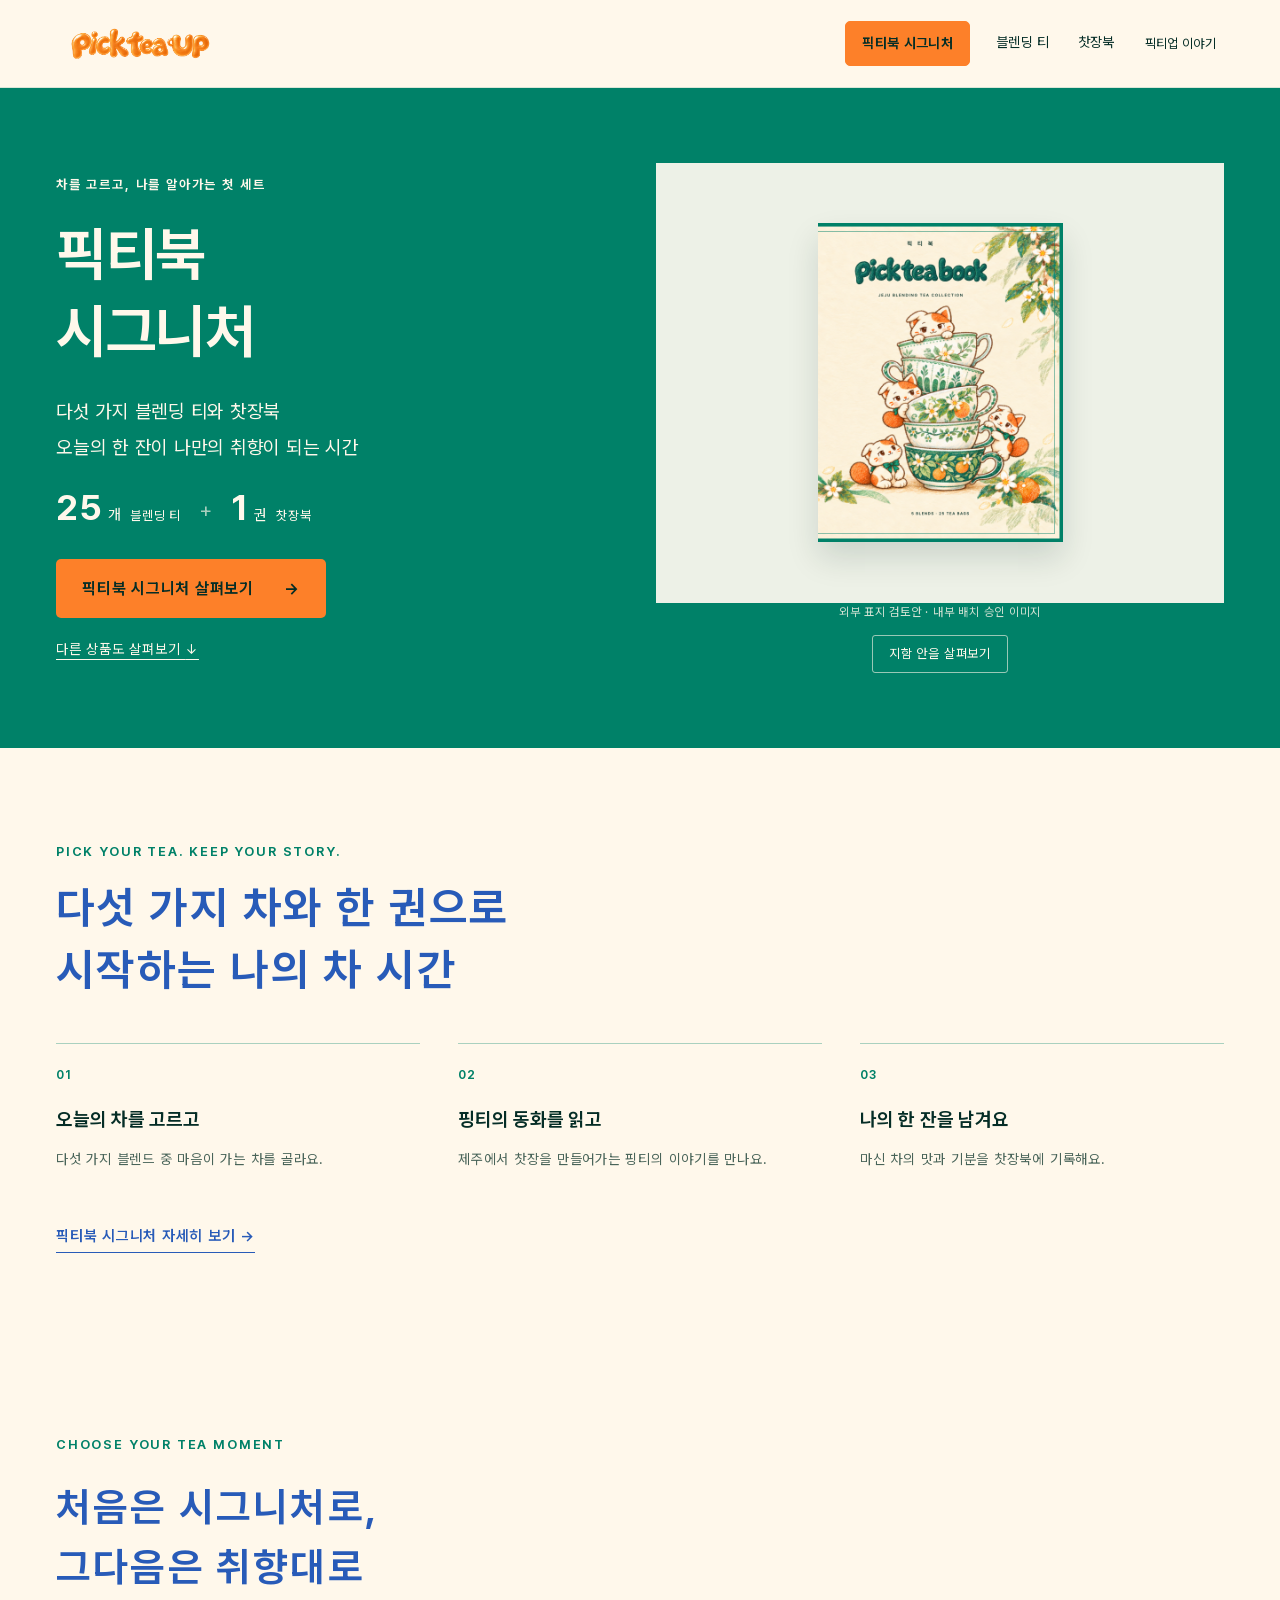
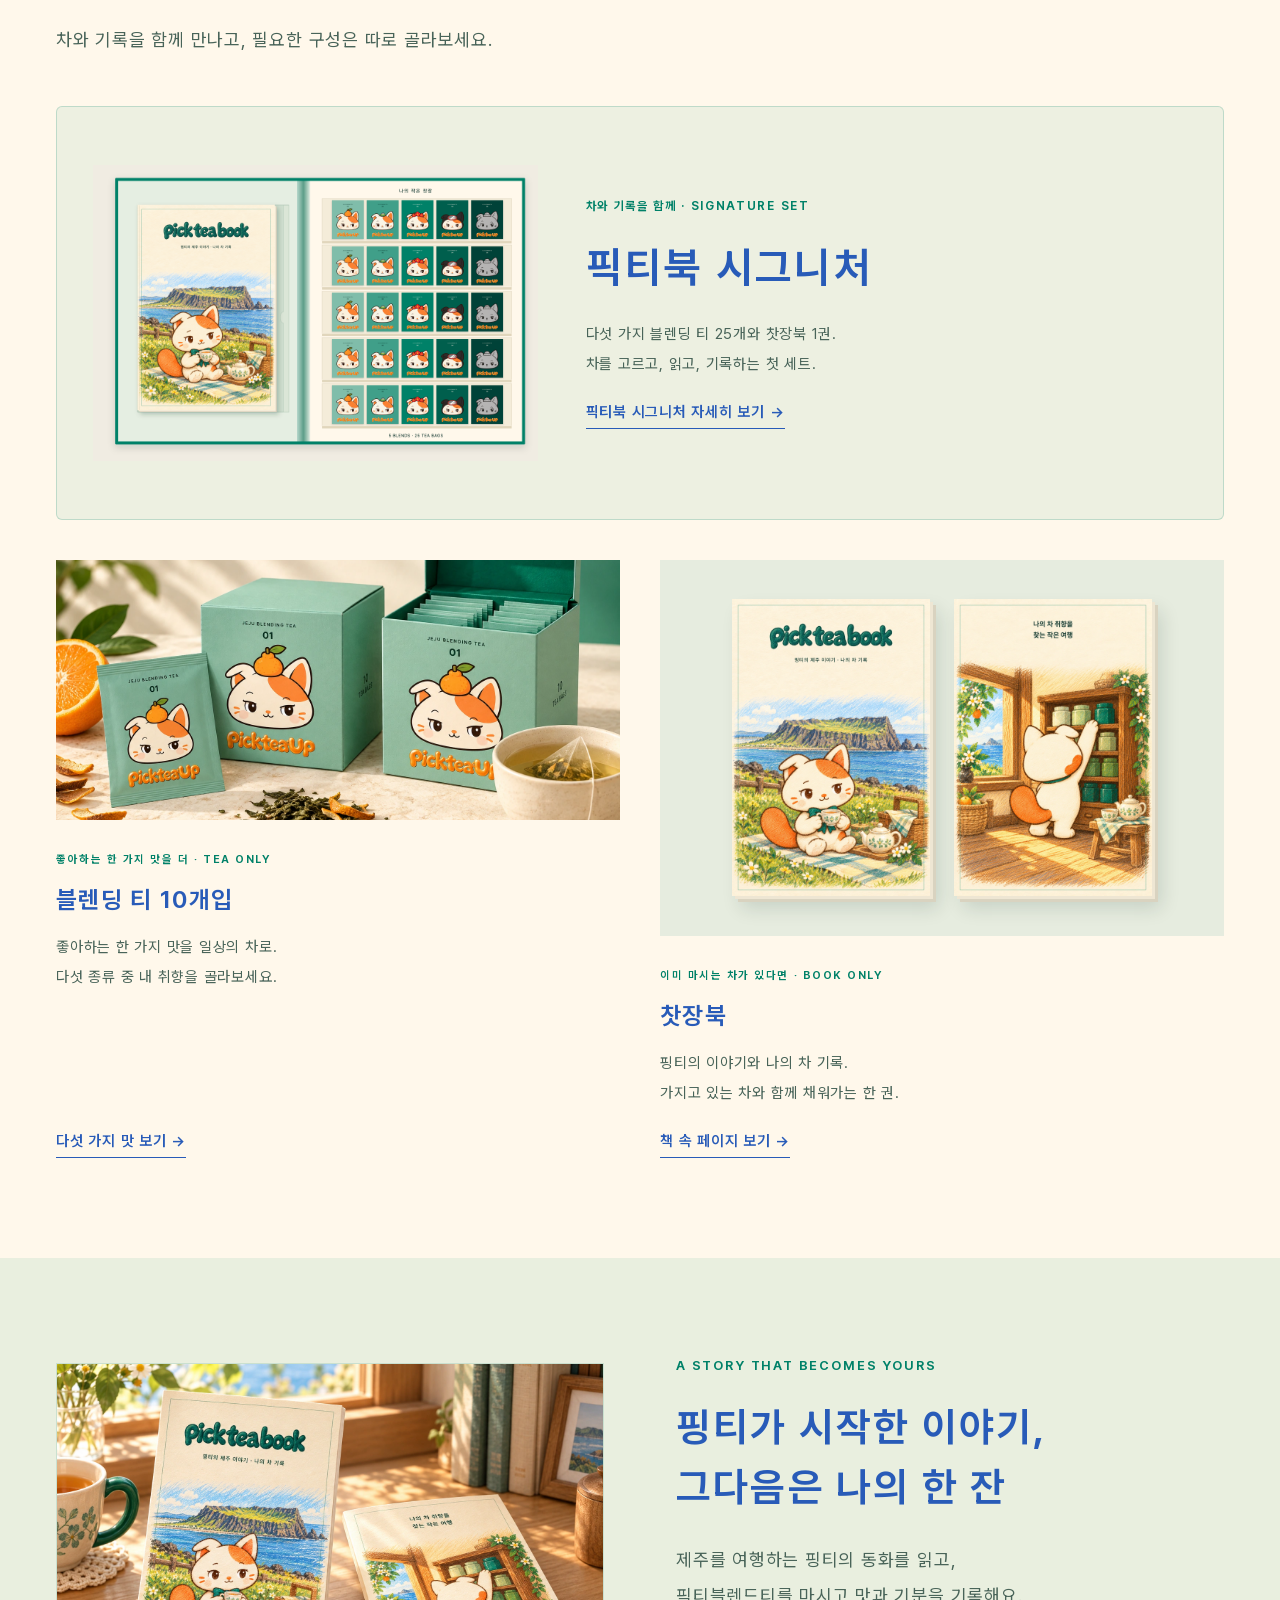
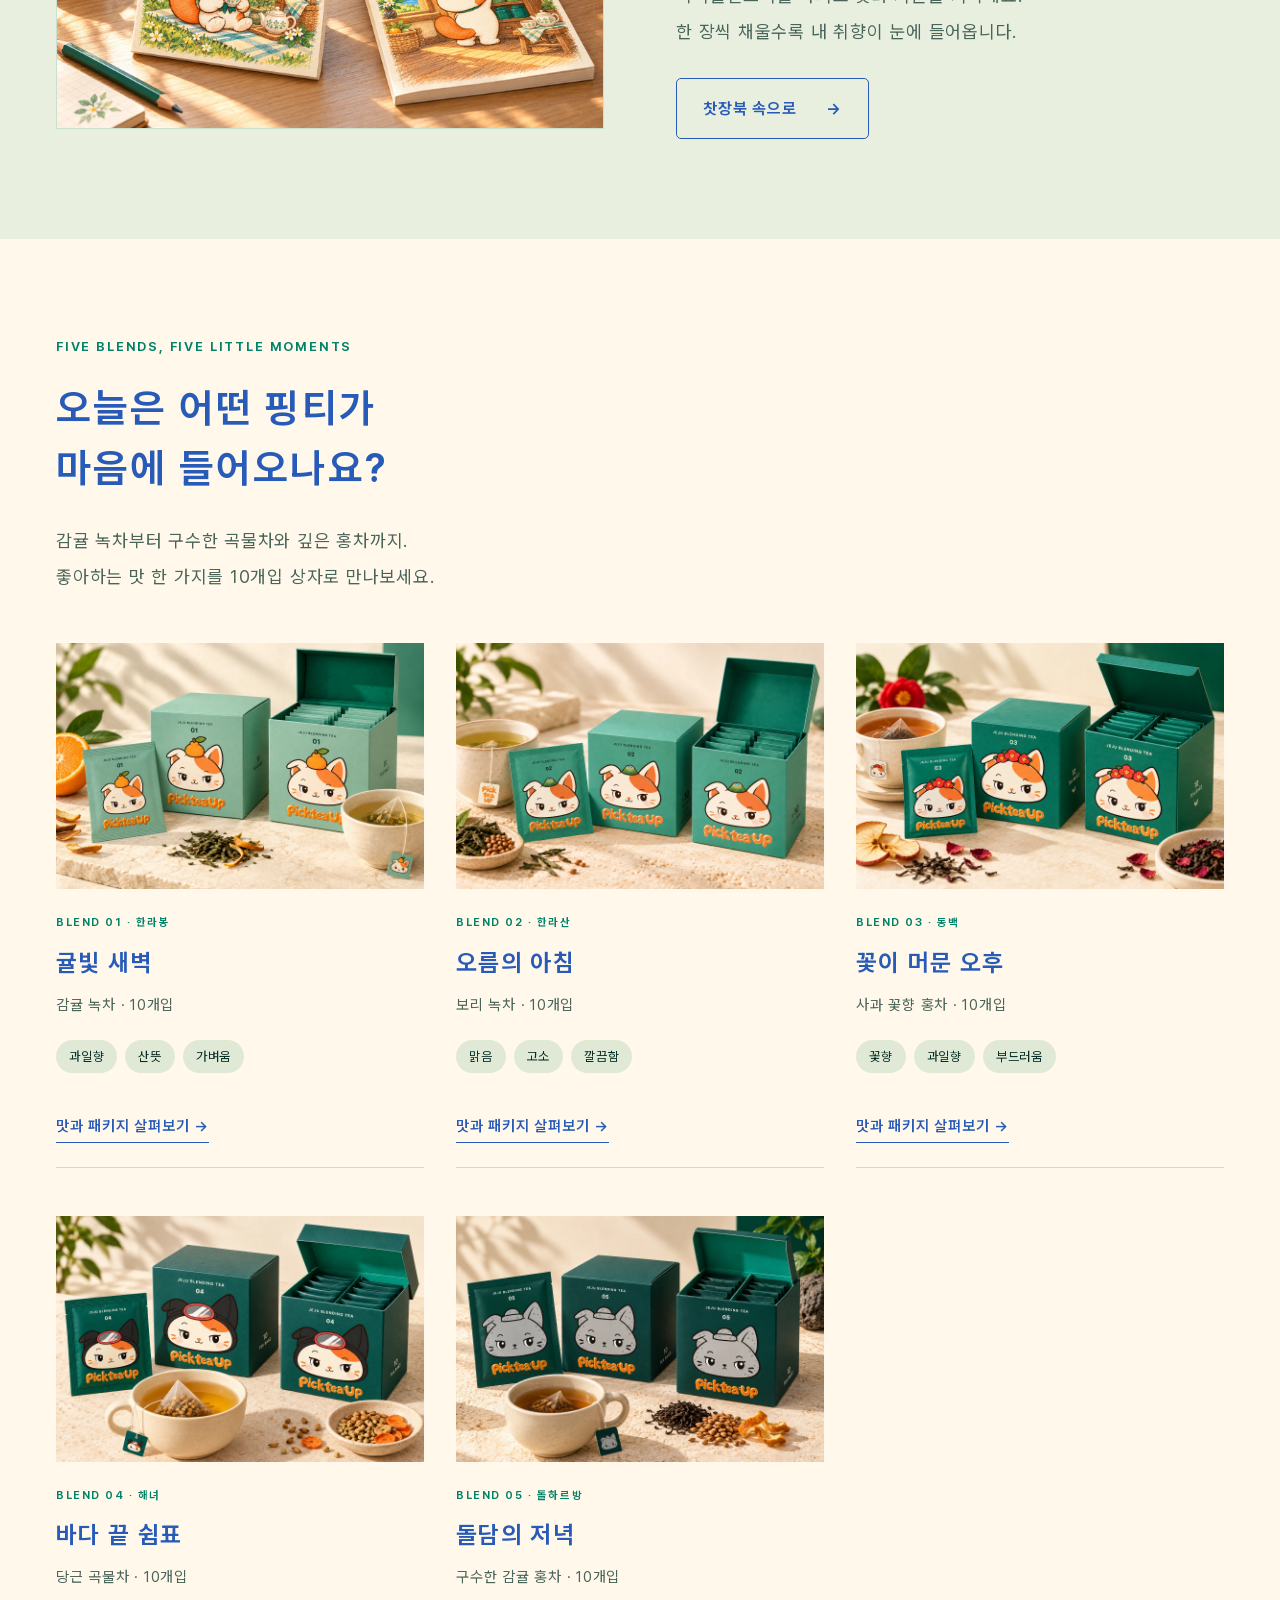
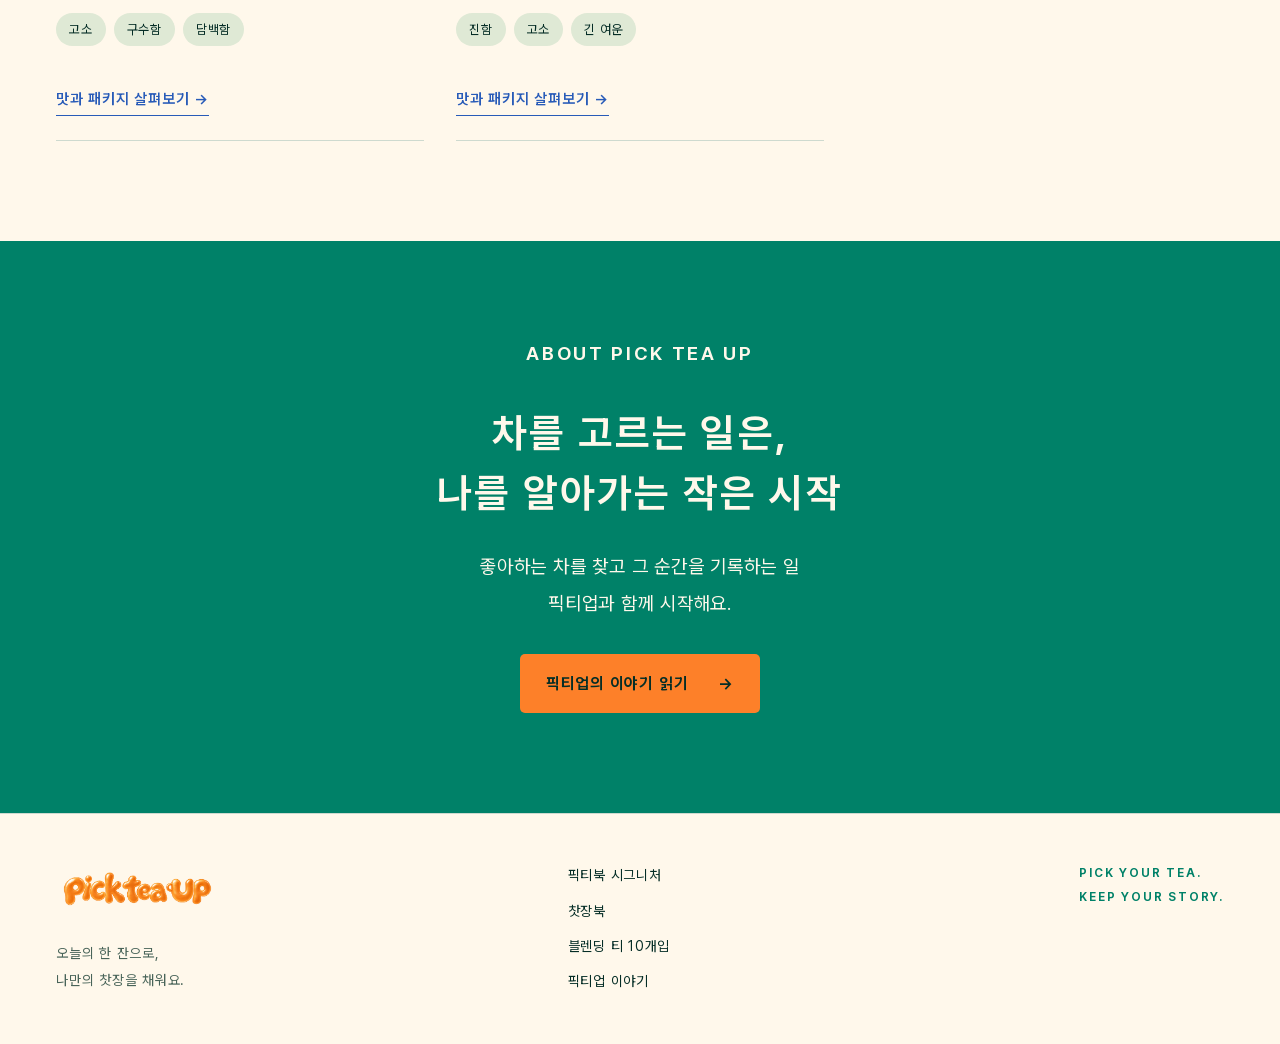
==== commit 7f162c38: "Refine Pick Tea Up experience and brand story" ====
--- a/index.html
+++ b/index.html
@@ -17,4 +17,4 @@
 <meta name="twitter:description" content="픽티북 시그니처, 찻장북과 다섯 가지 제주 블렌딩 티. 좋아하는 차를 고르고 나만의 이야기를 남겨보세요.">
 <meta name="twitter:image" content="https://emma-neway-coder.github.io/pickteaup-jeju/assets/brand/share-preview-v1.png">
 <meta name="twitter:image:alt" content="픽티업 Pick tea Up 로고">
-<link rel="stylesheet" href="navigation.css"><link rel="stylesheet" href="baseline-no-motion.css"><link rel="stylesheet" href="home-priority.css?v=2"><link rel="stylesheet" href="book-cover-preview.css?v=2"></head><body><a class="skip-link" href="#main">본문으로 이동</a><header class="site-header product-navigation"><a class="brand-link" href="index.html" aria-label="픽티업 홈"><img src="assets/brand/logo.png" alt="픽티업 Pick tea up" width="2172" height="724" decoding="async"></a><nav aria-label="상품 메뉴"><a class="signature-nav" href="signature/"><span>픽티북</span> <span>시그니처</span></a><a class="" href="blends.html">블렌딩 티</a><a class="" href="book.html">찻장북</a></nav><a class="brand-story-link" href="brand.html">픽티업 이야기</a></header><main id="main"><section class="home-hero signature-home-hero" data-export="01-처음-만나는-픽티업"><div class="wrap hero-grid"><div class="signature-hero-copy"><p class="eyebrow">차를 고르고, 나를 알아가는 첫 세트</p><h1>픽티북<br>시그니처</h1><p class="lead">다섯 가지 블렌딩 티와 찻장북<br>오늘의 한 잔이 나만의 취향이 되는 시간</p><div class="signature-contents"><span><strong>25</strong>개 <small>블렌딩 티</small></span><span aria-hidden="true">+</span><span><strong>1</strong>권 <small>찻장북</small></span></div><a class="button" href="signature/">픽티북 시그니처 살펴보기<span aria-hidden="true">↗</span></a><a class="hero-secondary-link" href="#collection">다른 상품도 살펴보기 <span aria-hidden="true">↓</span></a></div><figure class="signature-composition scene" id="scene" data-state="closed"><div class="scene-visual" role="button" tabindex="0" aria-label="지함 안을 살펴보기" aria-pressed="false"><img class="case" src="preview-transition/case-front-review.png" alt="픽티북 시그니처 지함 외부 표지 검토 시안"><img class="inside" src="assets/packaging/signature-approved-interior.png" alt="펼친 지함 안의 찻장북과 다섯 종류의 티백"></div><figcaption><small>외부 표지 검토안 · 내부 배치 승인 이미지</small><button class="open-button" type="button" aria-controls="scene" aria-expanded="false">지함 안을 살펴보기 <span aria-hidden="true">↗</span></button></figcaption></figure></div></section><section class="signature-story" aria-label="픽티북 시그니처의 경험"><div class="wrap"><p class="eyebrow">PICK YOUR TEA. KEEP YOUR STORY.</p><h2>한 잔에서 시작해,<br>나만의 취향으로 이어져요</h2><ol><li><span>01</span><strong>다섯 가지 차를 만나다</strong><p>오늘 마음이 가는 차를 골라요.</p></li><li><span>02</span><strong>핑티의 이야기를 읽다</strong><p>제주의 이야기를 천천히 펼쳐요.</p></li><li><span>03</span><strong>나의 한 잔을 기록하다</strong><p>좋았던 맛과 기분을 남겨요.</p></li></ol><a class="text-link" href="signature/">픽티북 시그니처 자세히 보기 ↗</a></div></section><section class="wrap section" id="collection" data-export="02-제품-컬렉션"><div class="section-head "><p class="eyebrow">CHOOSE YOUR TEA MOMENT</p><h2>처음은 시그니처로,<br>그다음은 취향대로</h2><p>차와 기록을 함께 만나고, 필요한 구성은 따로 골라보세요.</p></div><div class="collection-grid signature-first"><a href="signature/" class="collection-card signature-featured"><div class="collection-image"><img src="assets/packaging/signature-approved-interior.png" alt="왼쪽 찻장북과 오른쪽 다섯 종류의 티백이 담긴 시그니처 내부 구성" loading="lazy" decoding="async"></div><div class="signature-card-copy"><p class="eyebrow">차와 기록을 함께 · SIGNATURE SET</p><h3>픽티북 시그니처</h3><p>다섯 가지 블렌딩 티 25개와 찻장북 1권.<br>차를 고르고, 읽고, 기록하는 첫 세트.</p><span class="text-link">픽티북 시그니처 자세히 보기 ↗</span></div></a><a href="blends.html" class="collection-card"><div class="collection-image photo"><img class="" src="assets/photos/cube-01.webp" alt="블렌딩 티 10개입 큐브 상자" loading="lazy" decoding="async"></div><p class="eyebrow">좋아하는 한 가지 맛을 더 · TEA ONLY</p><h3>블렌딩 티 10개입</h3><p>좋아하는 한 가지 맛을 일상의 차로.<br>다섯 종류 중 내 취향을 골라보세요.</p><span class="text-link">다섯 가지 맛 보기 ↗</span></a><a href="book.html" class="collection-card"><div class="collection-image book-pair" aria-label="찻장북 앞표지와 뒷표지"><div class="book-pair-inner"><span class="book-cover-art"><img src="assets/book/book-front.webp" alt="찻장북 앞표지" loading="lazy" decoding="async"></span><span class="book-cover-art back"><img src="assets/book/book-back.webp" alt="찻장북 뒷표지" loading="lazy" decoding="async"></span></div></div><p class="eyebrow">이미 마시는 차가 있다면 · BOOK ONLY</p><h3>찻장북</h3><p>핑티의 이야기와 나의 차 기록.<br>가지고 있는 차와 함께 채워가는 한 권.</p><span class="text-link">책 속 페이지 보기 ↗</span></a></div></section><section class="section soft-panel"><div class="wrap split"><img class="photo-frame" src="assets/photos/book-still-life.webp" alt="앞뒤 표지와 종이 가장자리가 보이는 찻장북" loading="lazy" decoding="async"><div><div class="section-head "><p class="eyebrow">A STORY THAT BECOMES YOURS</p><h2>핑티가 시작한 이야기,<br>그다음은 나의 한 잔</h2><p>제주를 여행하는 핑티의 동화를 읽고,<br>좋았던 향과 오늘의 기분을 기록해요.<br>한 장씩 채울수록 내 취향이 눈에 들어옵니다.</p></div><a class="button secondary" href="book.html">찻장북 속으로<span aria-hidden="true">↗</span></a></div></div></section><section class="wrap section" id="flavors"><div class="section-head "><p class="eyebrow">FIVE BLENDS, FIVE LITTLE MOMENTS</p><h2>오늘은 어떤 핑티가<br>마음에 들어오나요?</h2><p>감귤 녹차부터 구수한 곡물차와 깊은 홍차까지.<br>좋아하는 맛 한 가지를 10개입 상자로 만나보세요.</p></div><div class="flavor-grid"><a class="flavor-card" href="blend-01.html"><img class="" src="assets/photos/cube-01.webp" alt="귤빛 새벽 큐브 상자와 초록색 내부" loading="lazy" decoding="async"><div><p class="eyebrow">BLEND 01 · 한라봉</p><h3>귤빛 새벽</h3><p>감귤 녹차 · 10개입</p><div class="tags"><span>과일향</span><span>산뜻</span><span>가벼움</span></div><span class="text-link">맛과 패키지 살펴보기 ↗</span></div></a><a class="flavor-card" href="blend-02.html"><img class="" src="assets/photos/cube-02.webp" alt="오름의 아침 큐브 상자와 초록색 내부" loading="lazy" decoding="async"><div><p class="eyebrow">BLEND 02 · 한라산</p><h3>오름의 아침</h3><p>보리 녹차 · 10개입</p><div class="tags"><span>맑음</span><span>고소</span><span>깔끔함</span></div><span class="text-link">맛과 패키지 살펴보기 ↗</span></div></a><a class="flavor-card" href="blend-03.html"><img class="" src="assets/photos/cube-03.webp" alt="꽃이 머문 오후 큐브 상자와 초록색 내부" loading="lazy" decoding="async"><div><p class="eyebrow">BLEND 03 · 동백</p><h3>꽃이 머문 오후</h3><p>사과 꽃향 홍차 · 10개입</p><div class="tags"><span>꽃향</span><span>과일향</span><span>부드러움</span></div><span class="text-link">맛과 패키지 살펴보기 ↗</span></div></a><a class="flavor-card" href="blend-04.html"><img class="" src="assets/photos/cube-04.webp" alt="바다 끝 쉼표 큐브 상자와 초록색 내부" loading="lazy" decoding="async"><div><p class="eyebrow">BLEND 04 · 해녀</p><h3>바다 끝 쉼표</h3><p>당근 곡물차 · 10개입</p><div class="tags"><span>고소</span><span>구수함</span><span>담백함</span></div><span class="text-link">맛과 패키지 살펴보기 ↗</span></div></a><a class="flavor-card" href="blend-05.html"><img class="" src="assets/photos/cube-05.webp" alt="돌담의 저녁 큐브 상자와 초록색 내부" loading="lazy" decoding="async"><div><p class="eyebrow">BLEND 05 · 돌하르방</p><h3>돌담의 저녁</h3><p>구수한 감귤 홍차 · 10개입</p><div class="tags"><span>진함</span><span>고소</span><span>긴 여운</span></div><span class="text-link">맛과 패키지 살펴보기 ↗</span></div></a></div></section><section class="brand-invite section"><div class="wrap center"><p class="eyebrow">ABOUT PICK TEA UP</p><h2>차를 고르는 일은,<br>나를 알아가는 작은 시작</h2><p>어떤 향이 좋았는지, 어느 날의 차가 기억나는지.<br>픽티업은 그 작은 발견을 한 잔, 한 장에 담습니다.</p><a class="button " href="brand.html">픽티업의 이야기 읽기<span aria-hidden="true">↗</span></a></div></section></main><footer class="site-footer"><div class="wrap footer-grid"><div><img class="" src="assets/brand/logo.png" alt="픽티업" loading="lazy" decoding="async"><p>오늘의 한 잔으로,<br>나만의 찻장을 채워요.</p></div><nav aria-label="하단 메뉴"><a href="signature/">픽티북 시그니처</a><a href="book.html">찻장북</a><a href="blends.html">블렌딩 티 10개입</a><a href="brand.html">픽티업 이야기</a></nav><p class="footer-tagline">PICK YOUR TEA.<br>KEEP YOUR STORY.</p></div></footer><dialog id="image-dialog" aria-labelledby="dialog-title"><div class="dialog-bar"><h2 id="dialog-title"></h2><button id="dialog-close" aria-label="미리 보기 닫기">닫기 ×</button></div><div class="dialog-stage"><img id="dialog-image" alt=""></div><div class="dialog-bottom"><button id="dialog-prev" aria-label="이전 이미지">← 이전</button><button id="dialog-zoom" aria-pressed="false">글자 확대</button><span id="dialog-count" aria-live="polite"></span><button id="dialog-next" aria-label="다음 이미지">다음 →</button></div></dialog><script src="preview-transition/preview.js?v=2"></script></body></html>+<link rel="stylesheet" href="navigation.css"><link rel="stylesheet" href="baseline-no-motion.css"><link rel="stylesheet" href="home-priority.css?v=2"><link rel="stylesheet" href="book-cover-preview.css?v=2"></head><body><a class="skip-link" href="#main">본문으로 이동</a><header class="site-header product-navigation"><a class="brand-link" href="index.html" aria-label="픽티업 홈"><img src="assets/brand/logo.png" alt="픽티업 Pick tea up" width="2172" height="724" decoding="async"></a><nav aria-label="상품 메뉴"><a class="signature-nav" href="signature/"><span>픽티북</span> <span>시그니처</span></a><a class="" href="blends.html">블렌딩 티</a><a class="" href="book.html">찻장북</a></nav><a class="brand-story-link" href="brand.html">픽티업 이야기</a></header><main id="main"><section class="home-hero signature-home-hero" data-export="01-처음-만나는-픽티업"><div class="wrap hero-grid"><div class="signature-hero-copy"><p class="eyebrow">차를 고르고, 나를 알아가는 첫 세트</p><h1>픽티북<br>시그니처</h1><p class="lead">다섯 가지 블렌딩 티와 찻장북<br>오늘의 한 잔이 나만의 취향이 되는 시간</p><div class="signature-contents"><span><strong>25</strong>개 <small>블렌딩 티</small></span><span aria-hidden="true">+</span><span><strong>1</strong>권 <small>찻장북</small></span></div><a class="button" href="signature/">픽티북 시그니처 살펴보기<span aria-hidden="true">→</span></a><a class="hero-secondary-link" href="#collection">다른 상품도 살펴보기 <span aria-hidden="true">↓</span></a></div><figure class="signature-composition scene" id="scene" data-state="closed"><div class="scene-visual" role="button" tabindex="0" aria-label="지함 안을 살펴보기" aria-pressed="false"><img class="case" src="preview-transition/case-front-review.png" alt="픽티북 시그니처 지함 외부 표지 검토 시안"><img class="inside" src="assets/packaging/signature-approved-interior.png" alt="펼친 지함 안의 찻장북과 다섯 종류의 티백"></div><figcaption><small>외부 표지 검토안 · 내부 배치 승인 이미지</small><button class="open-button" type="button" aria-controls="scene" aria-expanded="false">지함 안을 살펴보기 <span aria-hidden="true"></span></button></figcaption></figure></div></section><section class="signature-story" aria-label="픽티북 시그니처의 경험"><div class="wrap"><p class="eyebrow">PICK YOUR TEA. KEEP YOUR STORY.</p><h2>다섯 가지 차와 한 권으로<br>시작하는 나의 차 시간</h2><ol><li><span>01</span><strong>오늘의 차를 고르고</strong><p>다섯 가지 블렌드 중 마음이 가는 차를 골라요.</p></li><li><span>02</span><strong>핑티의 동화를 읽고</strong><p>제주에서 찻장을 만들어가는 핑티의 이야기를 만나요.</p></li><li><span>03</span><strong>나의 한 잔을 남겨요</strong><p>마신 차의 맛과 기분을 찻장북에 기록해요.</p></li></ol><a class="text-link" href="signature/">픽티북 시그니처 자세히 보기 →</a></div></section><section class="wrap section" id="collection" data-export="02-제품-컬렉션"><div class="section-head "><p class="eyebrow">CHOOSE YOUR TEA MOMENT</p><h2>처음은 시그니처로,<br>그다음은 취향대로</h2><p>차와 기록을 함께 만나고, 필요한 구성은 따로 골라보세요.</p></div><div class="collection-grid signature-first"><a href="signature/" class="collection-card signature-featured"><div class="collection-image"><img src="assets/packaging/signature-approved-interior.png" alt="왼쪽 찻장북과 오른쪽 다섯 종류의 티백이 담긴 시그니처 내부 구성" loading="lazy" decoding="async"></div><div class="signature-card-copy"><p class="eyebrow">차와 기록을 함께 · SIGNATURE SET</p><h3>픽티북 시그니처</h3><p>다섯 가지 블렌딩 티 25개와 찻장북 1권.<br>차를 고르고, 읽고, 기록하는 첫 세트.</p><span class="text-link">픽티북 시그니처 자세히 보기 →</span></div></a><a href="blends.html" class="collection-card"><div class="collection-image photo"><img class="" src="assets/photos/cube-01.webp" alt="블렌딩 티 10개입 큐브 상자" loading="lazy" decoding="async"></div><p class="eyebrow">좋아하는 한 가지 맛을 더 · TEA ONLY</p><h3>블렌딩 티 10개입</h3><p>좋아하는 한 가지 맛을 일상의 차로.<br>다섯 종류 중 내 취향을 골라보세요.</p><span class="text-link">다섯 가지 맛 보기 →</span></a><a href="book.html" class="collection-card"><div class="collection-image book-pair" aria-label="찻장북 앞표지와 뒷표지"><div class="book-pair-inner"><span class="book-cover-art"><img src="assets/book/book-front.webp" alt="찻장북 앞표지" loading="lazy" decoding="async"></span><span class="book-cover-art back"><img src="assets/book/book-back.webp" alt="찻장북 뒷표지" loading="lazy" decoding="async"></span></div></div><p class="eyebrow">이미 마시는 차가 있다면 · BOOK ONLY</p><h3>찻장북</h3><p>핑티의 이야기와 나의 차 기록.<br>가지고 있는 차와 함께 채워가는 한 권.</p><span class="text-link">책 속 페이지 보기 →</span></a></div></section><section class="section soft-panel"><div class="wrap split"><img class="photo-frame" src="assets/photos/book-still-life.webp" alt="앞뒤 표지와 종이 가장자리가 보이는 찻장북" loading="lazy" decoding="async"><div><div class="section-head "><p class="eyebrow">A STORY THAT BECOMES YOURS</p><h2>핑티가 시작한 이야기,<br>그다음은 나의 한 잔</h2><p>제주를 여행하는 핑티의 동화를 읽고,<br>픽티블렌드티를 마시고 맛과 기분을 기록해요.<br>한 장씩 채울수록 내 취향이 눈에 들어옵니다.</p></div><a class="button secondary" href="book.html">찻장북 속으로<span aria-hidden="true">→</span></a></div></div></section><section class="wrap section" id="flavors"><div class="section-head "><p class="eyebrow">FIVE BLENDS, FIVE LITTLE MOMENTS</p><h2>오늘은 어떤 핑티가<br>마음에 들어오나요?</h2><p>감귤 녹차부터 구수한 곡물차와 깊은 홍차까지.<br>좋아하는 맛 한 가지를 10개입 상자로 만나보세요.</p></div><div class="flavor-grid"><a class="flavor-card" href="blend-01.html"><img class="" src="assets/photos/cube-01.webp" alt="귤빛 새벽 큐브 상자와 초록색 내부" loading="lazy" decoding="async"><div><p class="eyebrow">BLEND 01 · 한라봉</p><h3>귤빛 새벽</h3><p>감귤 녹차 · 10개입</p><div class="tags"><span>과일향</span><span>산뜻</span><span>가벼움</span></div><span class="text-link">맛과 패키지 살펴보기 →</span></div></a><a class="flavor-card" href="blend-02.html"><img class="" src="assets/photos/cube-02.webp" alt="오름의 아침 큐브 상자와 초록색 내부" loading="lazy" decoding="async"><div><p class="eyebrow">BLEND 02 · 한라산</p><h3>오름의 아침</h3><p>보리 녹차 · 10개입</p><div class="tags"><span>맑음</span><span>고소</span><span>깔끔함</span></div><span class="text-link">맛과 패키지 살펴보기 →</span></div></a><a class="flavor-card" href="blend-03.html"><img class="" src="assets/photos/cube-03.webp" alt="꽃이 머문 오후 큐브 상자와 초록색 내부" loading="lazy" decoding="async"><div><p class="eyebrow">BLEND 03 · 동백</p><h3>꽃이 머문 오후</h3><p>사과 꽃향 홍차 · 10개입</p><div class="tags"><span>꽃향</span><span>과일향</span><span>부드러움</span></div><span class="text-link">맛과 패키지 살펴보기 →</span></div></a><a class="flavor-card" href="blend-04.html"><img class="" src="assets/photos/cube-04.webp" alt="바다 끝 쉼표 큐브 상자와 초록색 내부" loading="lazy" decoding="async"><div><p class="eyebrow">BLEND 04 · 해녀</p><h3>바다 끝 쉼표</h3><p>당근 곡물차 · 10개입</p><div class="tags"><span>고소</span><span>구수함</span><span>담백함</span></div><span class="text-link">맛과 패키지 살펴보기 →</span></div></a><a class="flavor-card" href="blend-05.html"><img class="" src="assets/photos/cube-05.webp" alt="돌담의 저녁 큐브 상자와 초록색 내부" loading="lazy" decoding="async"><div><p class="eyebrow">BLEND 05 · 돌하르방</p><h3>돌담의 저녁</h3><p>구수한 감귤 홍차 · 10개입</p><div class="tags"><span>진함</span><span>고소</span><span>긴 여운</span></div><span class="text-link">맛과 패키지 살펴보기 →</span></div></a></div></section><section class="brand-invite section"><div class="wrap center"><p class="eyebrow">ABOUT PICK TEA UP</p><h2>차를 고르는 일은,<br>나를 알아가는 작은 시작</h2><p>좋아하는 차를 찾고 그 순간을 기록하는 일<br>픽티업과 함께 시작해요.</p><a class="button " href="brand.html">픽티업의 이야기 읽기<span aria-hidden="true">→</span></a></div></section></main><footer class="site-footer"><div class="wrap footer-grid"><div><img class="" src="assets/brand/logo.png" alt="픽티업" loading="lazy" decoding="async"><p>오늘의 한 잔으로,<br>나만의 찻장을 채워요.</p></div><nav aria-label="하단 메뉴"><a href="signature/">픽티북 시그니처</a><a href="book.html">찻장북</a><a href="blends.html">블렌딩 티 10개입</a><a href="brand.html">픽티업 이야기</a></nav><p class="footer-tagline">PICK YOUR TEA.<br>KEEP YOUR STORY.</p></div></footer><dialog id="image-dialog" aria-labelledby="dialog-title"><div class="dialog-bar"><h2 id="dialog-title"></h2><button id="dialog-close" aria-label="미리 보기 닫기">닫기 ×</button></div><div class="dialog-stage"><img id="dialog-image" alt=""></div><div class="dialog-bottom"><button id="dialog-prev" aria-label="이전 이미지">← 이전</button><button id="dialog-zoom" aria-pressed="false">글자 확대</button><span id="dialog-count" aria-live="polite"></span><button id="dialog-next" aria-label="다음 이미지">다음 →</button></div></dialog><script src="preview-transition/preview.js?v=2"></script></body></html>
--- a/navigation.css
+++ b/navigation.css
@@ -145,3 +145,44 @@
 @media (prefers-reduced-motion: reduce) {
   .product-navigation a, .button, .button > span, .signature-featured img { transition: none; transform: none; }
 }
+.purchase-status {
+  display: inline-flex;
+  align-items: center;
+  justify-content: center;
+  min-height: 52px;
+  min-width: 190px;
+  padding: 14px 26px;
+  border: 1px solid #c96a28;
+  border-radius: 5px;
+  background: #f6d1af;
+  color: #56351f;
+  font: inherit;
+  font-size: 16px;
+  font-weight: 650;
+  line-height: 1.6;
+  opacity: 1;
+  cursor: not-allowed;
+}
+.product-hero .purchase-status { margin-top: 18px; }
+.signature-purchase { margin: 30px auto 0; text-align: center; }
+.blend-links a > .current-blend-label {
+  margin-left: auto;
+  color: #005e4e;
+  font-size: 12px;
+  font-weight: 650;
+  white-space: nowrap;
+}
+@media (max-width: 600px) {
+  .product-hero .purchase-status { width: 100%; }
+  .signature-purchase .purchase-status { width: min(100%, 320px); }
+}
+.skip-link {
+  position: fixed;
+  top: -120px;
+  left: 24px;
+  z-index: 100;
+  padding: 15px;
+  background: #fff8eb;
+  color: #285bb8;
+}
+.skip-link:focus { top: 12px; }
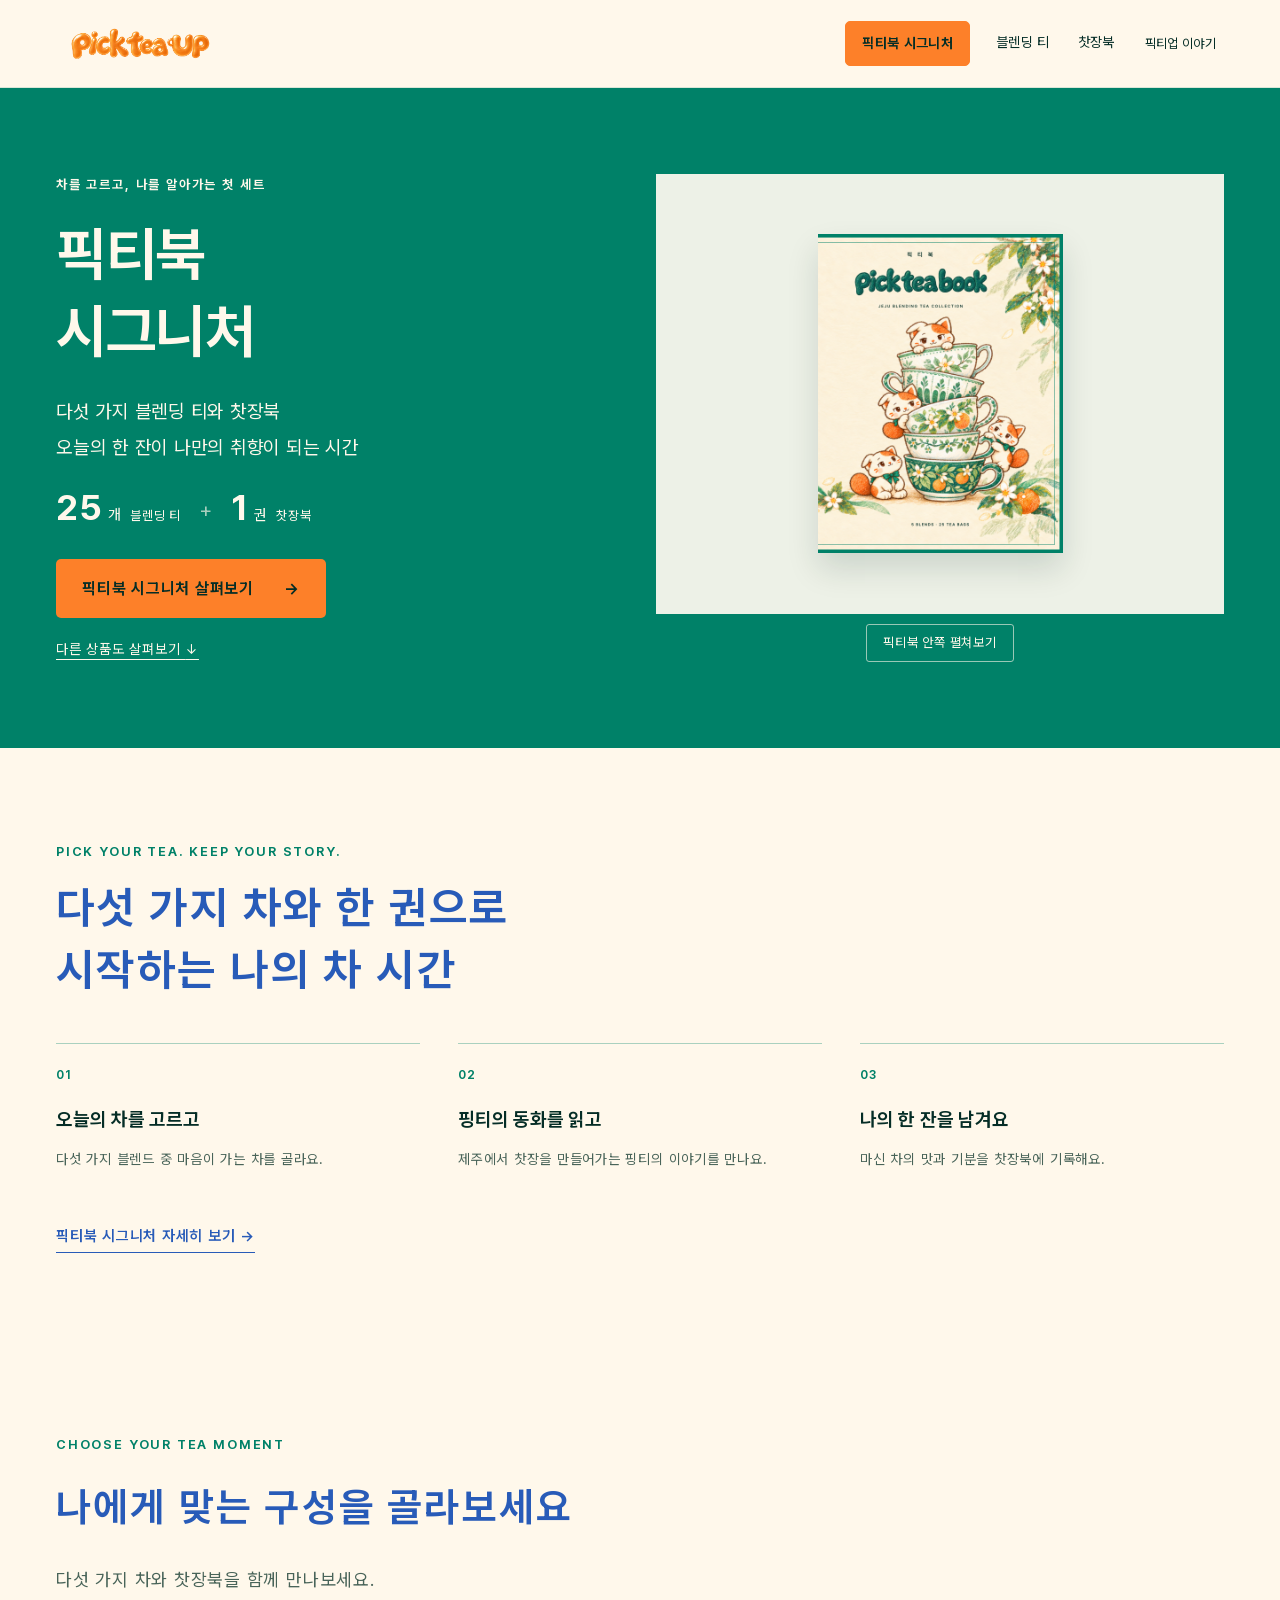
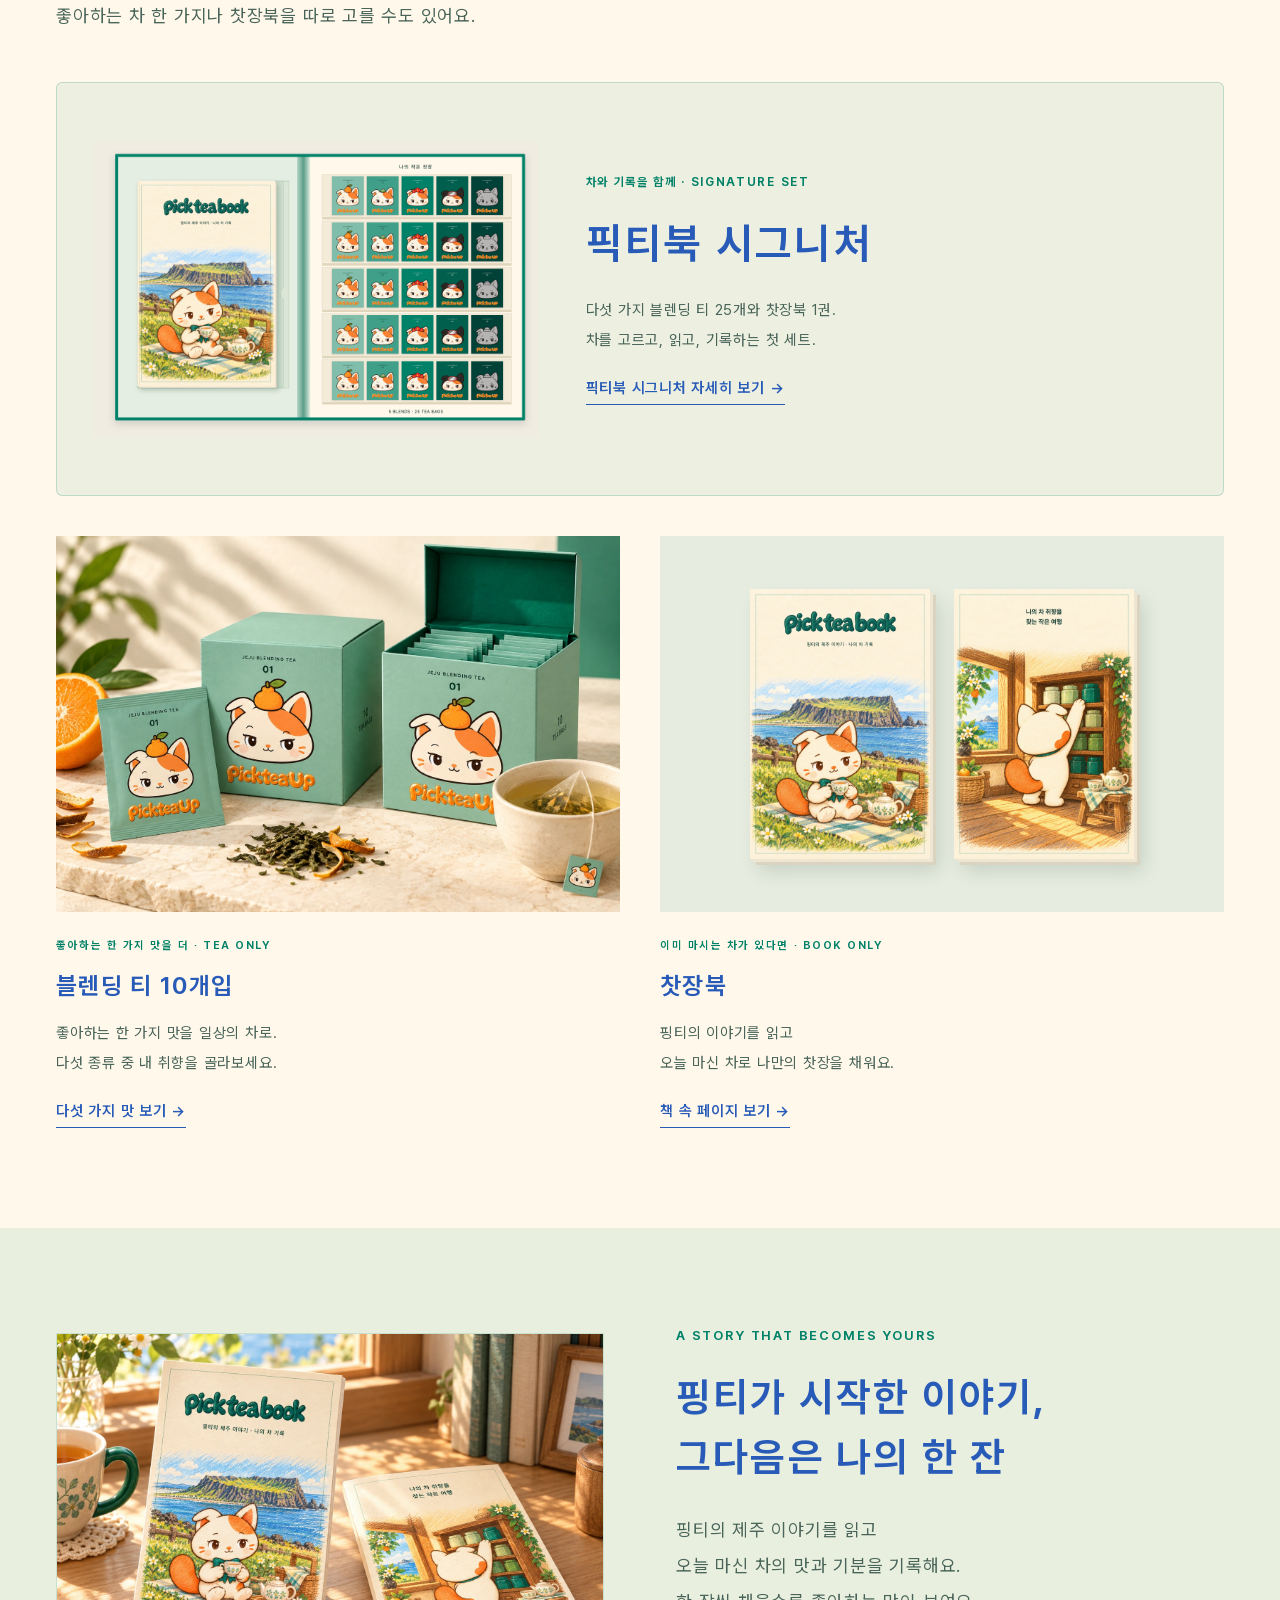
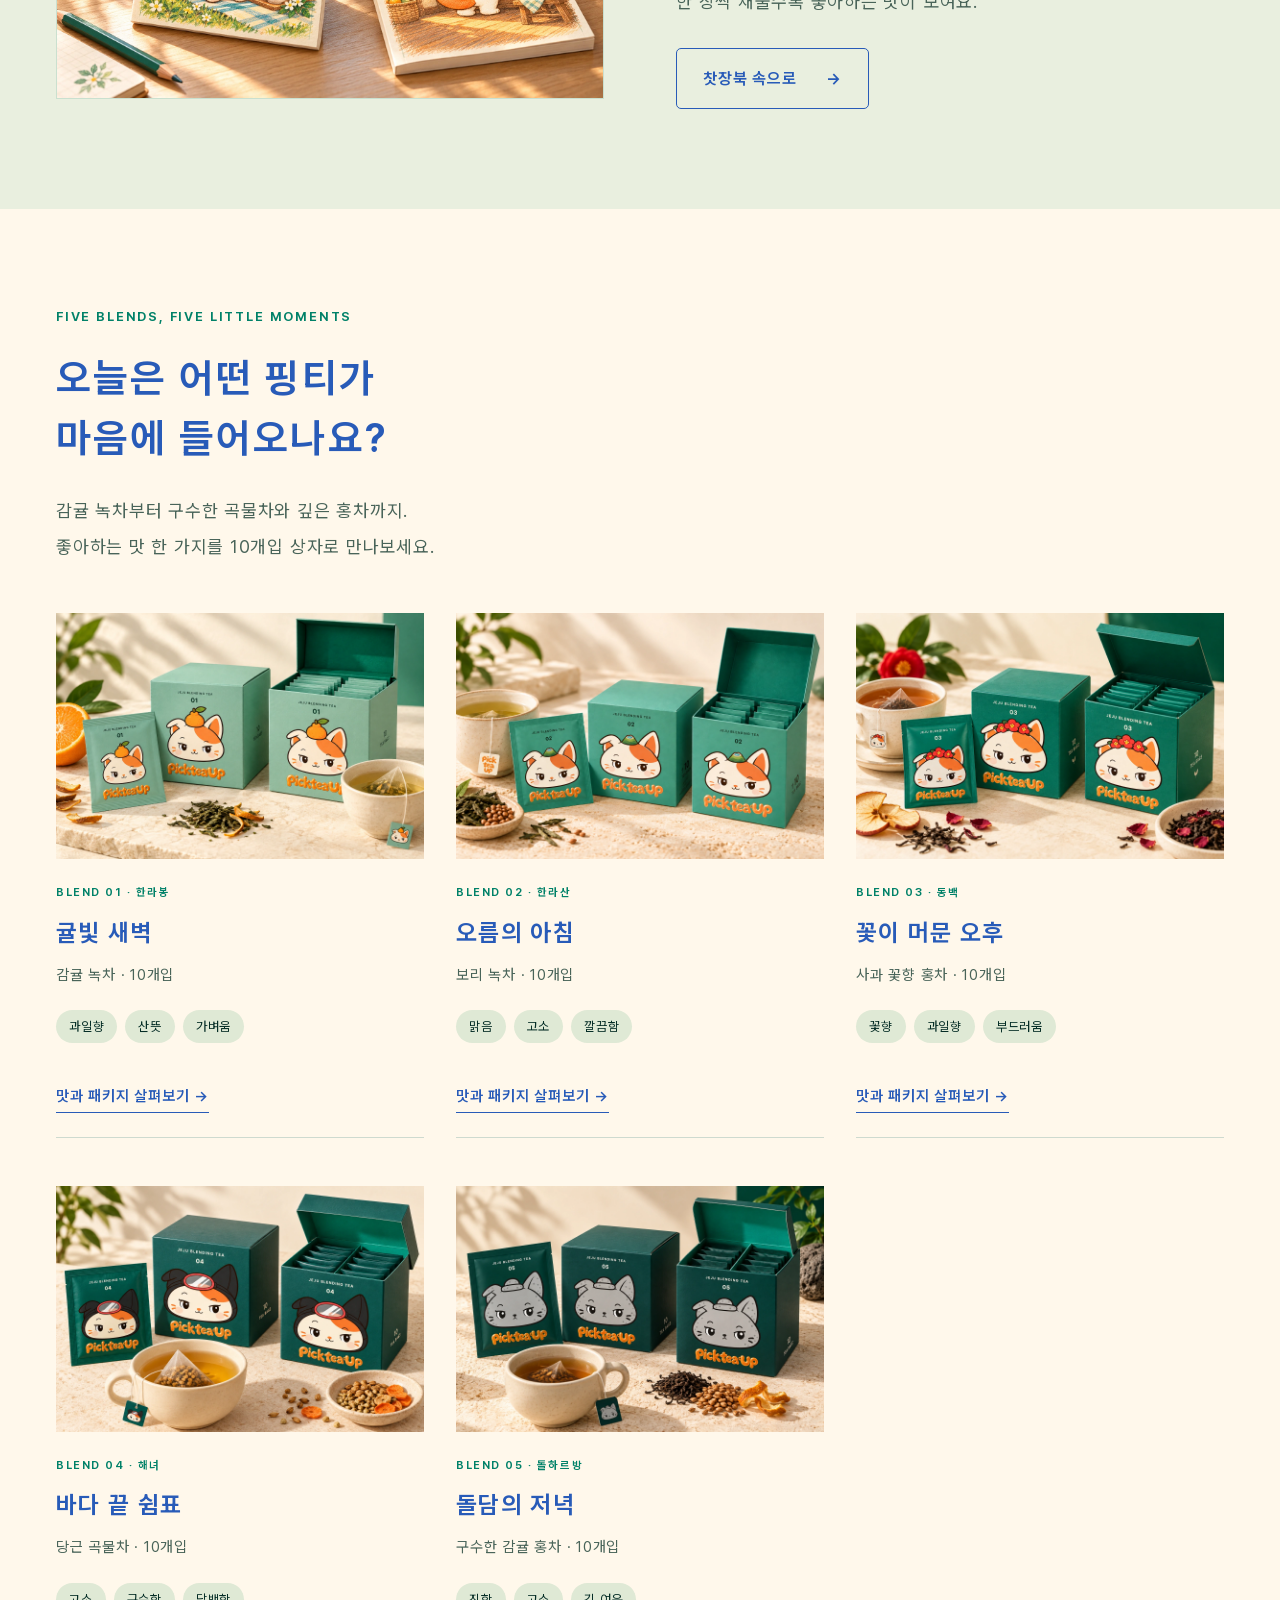
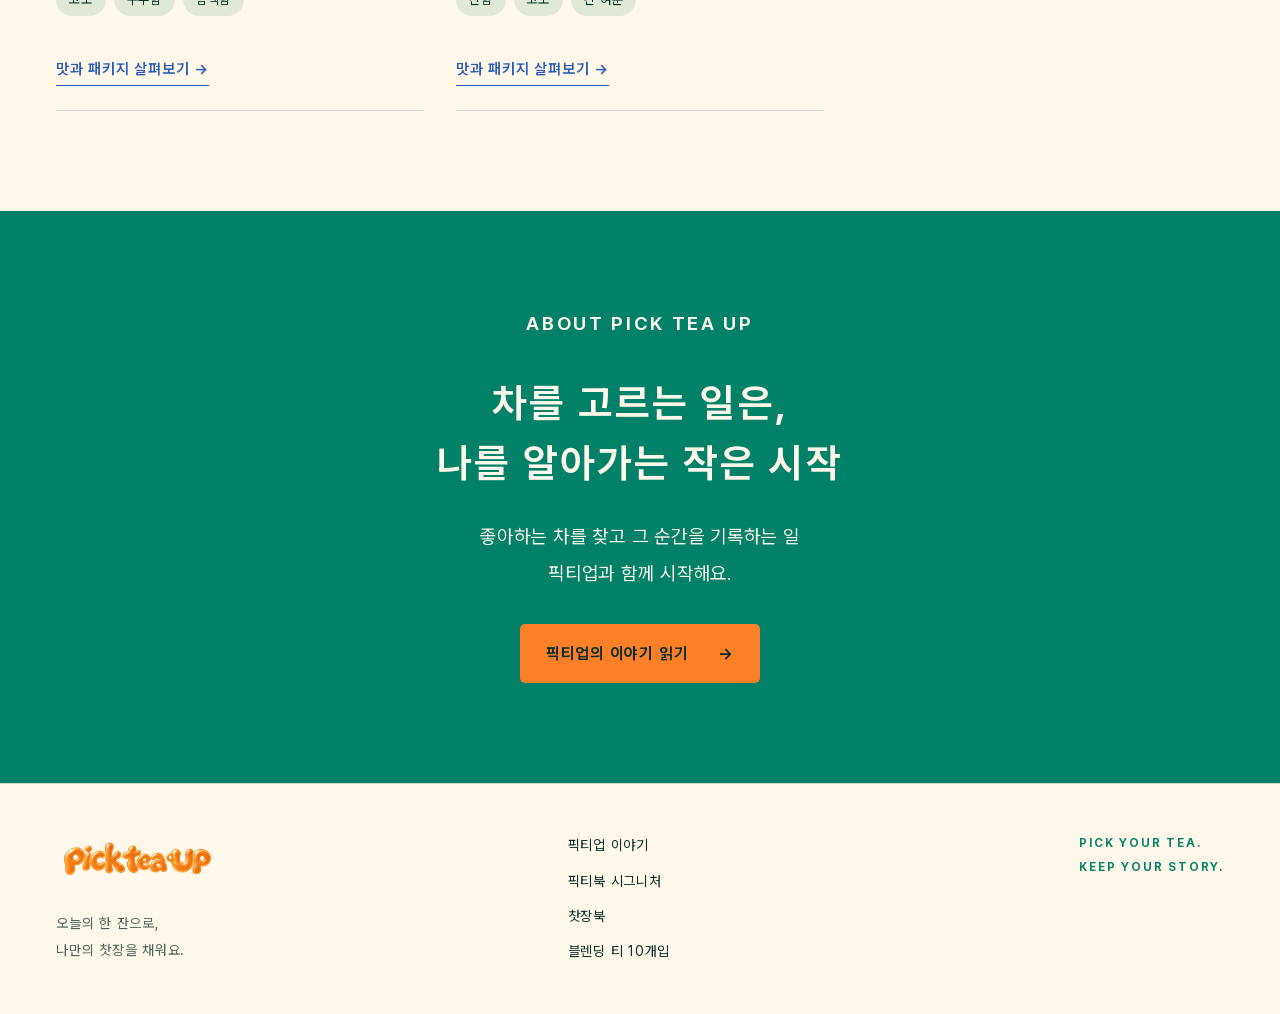
==== commit a3b358f4: "261106 changes" ====
--- a/index.html
+++ b/index.html
@@ -17,4 +17,4 @@
 <meta name="twitter:description" content="픽티북 시그니처, 찻장북과 다섯 가지 제주 블렌딩 티. 좋아하는 차를 고르고 나만의 이야기를 남겨보세요.">
 <meta name="twitter:image" content="https://emma-neway-coder.github.io/pickteaup-jeju/assets/brand/share-preview-v1.png">
 <meta name="twitter:image:alt" content="픽티업 Pick tea Up 로고">
-<link rel="stylesheet" href="navigation.css"><link rel="stylesheet" href="baseline-no-motion.css"><link rel="stylesheet" href="home-priority.css?v=2"><link rel="stylesheet" href="book-cover-preview.css?v=2"></head><body><a class="skip-link" href="#main">본문으로 이동</a><header class="site-header product-navigation"><a class="brand-link" href="index.html" aria-label="픽티업 홈"><img src="assets/brand/logo.png" alt="픽티업 Pick tea up" width="2172" height="724" decoding="async"></a><nav aria-label="상품 메뉴"><a class="signature-nav" href="signature/"><span>픽티북</span> <span>시그니처</span></a><a class="" href="blends.html">블렌딩 티</a><a class="" href="book.html">찻장북</a></nav><a class="brand-story-link" href="brand.html">픽티업 이야기</a></header><main id="main"><section class="home-hero signature-home-hero" data-export="01-처음-만나는-픽티업"><div class="wrap hero-grid"><div class="signature-hero-copy"><p class="eyebrow">차를 고르고, 나를 알아가는 첫 세트</p><h1>픽티북<br>시그니처</h1><p class="lead">다섯 가지 블렌딩 티와 찻장북<br>오늘의 한 잔이 나만의 취향이 되는 시간</p><div class="signature-contents"><span><strong>25</strong>개 <small>블렌딩 티</small></span><span aria-hidden="true">+</span><span><strong>1</strong>권 <small>찻장북</small></span></div><a class="button" href="signature/">픽티북 시그니처 살펴보기<span aria-hidden="true">→</span></a><a class="hero-secondary-link" href="#collection">다른 상품도 살펴보기 <span aria-hidden="true">↓</span></a></div><figure class="signature-composition scene" id="scene" data-state="closed"><div class="scene-visual" role="button" tabindex="0" aria-label="지함 안을 살펴보기" aria-pressed="false"><img class="case" src="preview-transition/case-front-review.png" alt="픽티북 시그니처 지함 외부 표지 검토 시안"><img class="inside" src="assets/packaging/signature-approved-interior.png" alt="펼친 지함 안의 찻장북과 다섯 종류의 티백"></div><figcaption><small>외부 표지 검토안 · 내부 배치 승인 이미지</small><button class="open-button" type="button" aria-controls="scene" aria-expanded="false">지함 안을 살펴보기 <span aria-hidden="true"></span></button></figcaption></figure></div></section><section class="signature-story" aria-label="픽티북 시그니처의 경험"><div class="wrap"><p class="eyebrow">PICK YOUR TEA. KEEP YOUR STORY.</p><h2>다섯 가지 차와 한 권으로<br>시작하는 나의 차 시간</h2><ol><li><span>01</span><strong>오늘의 차를 고르고</strong><p>다섯 가지 블렌드 중 마음이 가는 차를 골라요.</p></li><li><span>02</span><strong>핑티의 동화를 읽고</strong><p>제주에서 찻장을 만들어가는 핑티의 이야기를 만나요.</p></li><li><span>03</span><strong>나의 한 잔을 남겨요</strong><p>마신 차의 맛과 기분을 찻장북에 기록해요.</p></li></ol><a class="text-link" href="signature/">픽티북 시그니처 자세히 보기 →</a></div></section><section class="wrap section" id="collection" data-export="02-제품-컬렉션"><div class="section-head "><p class="eyebrow">CHOOSE YOUR TEA MOMENT</p><h2>처음은 시그니처로,<br>그다음은 취향대로</h2><p>차와 기록을 함께 만나고, 필요한 구성은 따로 골라보세요.</p></div><div class="collection-grid signature-first"><a href="signature/" class="collection-card signature-featured"><div class="collection-image"><img src="assets/packaging/signature-approved-interior.png" alt="왼쪽 찻장북과 오른쪽 다섯 종류의 티백이 담긴 시그니처 내부 구성" loading="lazy" decoding="async"></div><div class="signature-card-copy"><p class="eyebrow">차와 기록을 함께 · SIGNATURE SET</p><h3>픽티북 시그니처</h3><p>다섯 가지 블렌딩 티 25개와 찻장북 1권.<br>차를 고르고, 읽고, 기록하는 첫 세트.</p><span class="text-link">픽티북 시그니처 자세히 보기 →</span></div></a><a href="blends.html" class="collection-card"><div class="collection-image photo"><img class="" src="assets/photos/cube-01.webp" alt="블렌딩 티 10개입 큐브 상자" loading="lazy" decoding="async"></div><p class="eyebrow">좋아하는 한 가지 맛을 더 · TEA ONLY</p><h3>블렌딩 티 10개입</h3><p>좋아하는 한 가지 맛을 일상의 차로.<br>다섯 종류 중 내 취향을 골라보세요.</p><span class="text-link">다섯 가지 맛 보기 →</span></a><a href="book.html" class="collection-card"><div class="collection-image book-pair" aria-label="찻장북 앞표지와 뒷표지"><div class="book-pair-inner"><span class="book-cover-art"><img src="assets/book/book-front.webp" alt="찻장북 앞표지" loading="lazy" decoding="async"></span><span class="book-cover-art back"><img src="assets/book/book-back.webp" alt="찻장북 뒷표지" loading="lazy" decoding="async"></span></div></div><p class="eyebrow">이미 마시는 차가 있다면 · BOOK ONLY</p><h3>찻장북</h3><p>핑티의 이야기와 나의 차 기록.<br>가지고 있는 차와 함께 채워가는 한 권.</p><span class="text-link">책 속 페이지 보기 →</span></a></div></section><section class="section soft-panel"><div class="wrap split"><img class="photo-frame" src="assets/photos/book-still-life.webp" alt="앞뒤 표지와 종이 가장자리가 보이는 찻장북" loading="lazy" decoding="async"><div><div class="section-head "><p class="eyebrow">A STORY THAT BECOMES YOURS</p><h2>핑티가 시작한 이야기,<br>그다음은 나의 한 잔</h2><p>제주를 여행하는 핑티의 동화를 읽고,<br>픽티블렌드티를 마시고 맛과 기분을 기록해요.<br>한 장씩 채울수록 내 취향이 눈에 들어옵니다.</p></div><a class="button secondary" href="book.html">찻장북 속으로<span aria-hidden="true">→</span></a></div></div></section><section class="wrap section" id="flavors"><div class="section-head "><p class="eyebrow">FIVE BLENDS, FIVE LITTLE MOMENTS</p><h2>오늘은 어떤 핑티가<br>마음에 들어오나요?</h2><p>감귤 녹차부터 구수한 곡물차와 깊은 홍차까지.<br>좋아하는 맛 한 가지를 10개입 상자로 만나보세요.</p></div><div class="flavor-grid"><a class="flavor-card" href="blend-01.html"><img class="" src="assets/photos/cube-01.webp" alt="귤빛 새벽 큐브 상자와 초록색 내부" loading="lazy" decoding="async"><div><p class="eyebrow">BLEND 01 · 한라봉</p><h3>귤빛 새벽</h3><p>감귤 녹차 · 10개입</p><div class="tags"><span>과일향</span><span>산뜻</span><span>가벼움</span></div><span class="text-link">맛과 패키지 살펴보기 →</span></div></a><a class="flavor-card" href="blend-02.html"><img class="" src="assets/photos/cube-02.webp" alt="오름의 아침 큐브 상자와 초록색 내부" loading="lazy" decoding="async"><div><p class="eyebrow">BLEND 02 · 한라산</p><h3>오름의 아침</h3><p>보리 녹차 · 10개입</p><div class="tags"><span>맑음</span><span>고소</span><span>깔끔함</span></div><span class="text-link">맛과 패키지 살펴보기 →</span></div></a><a class="flavor-card" href="blend-03.html"><img class="" src="assets/photos/cube-03.webp" alt="꽃이 머문 오후 큐브 상자와 초록색 내부" loading="lazy" decoding="async"><div><p class="eyebrow">BLEND 03 · 동백</p><h3>꽃이 머문 오후</h3><p>사과 꽃향 홍차 · 10개입</p><div class="tags"><span>꽃향</span><span>과일향</span><span>부드러움</span></div><span class="text-link">맛과 패키지 살펴보기 →</span></div></a><a class="flavor-card" href="blend-04.html"><img class="" src="assets/photos/cube-04.webp" alt="바다 끝 쉼표 큐브 상자와 초록색 내부" loading="lazy" decoding="async"><div><p class="eyebrow">BLEND 04 · 해녀</p><h3>바다 끝 쉼표</h3><p>당근 곡물차 · 10개입</p><div class="tags"><span>고소</span><span>구수함</span><span>담백함</span></div><span class="text-link">맛과 패키지 살펴보기 →</span></div></a><a class="flavor-card" href="blend-05.html"><img class="" src="assets/photos/cube-05.webp" alt="돌담의 저녁 큐브 상자와 초록색 내부" loading="lazy" decoding="async"><div><p class="eyebrow">BLEND 05 · 돌하르방</p><h3>돌담의 저녁</h3><p>구수한 감귤 홍차 · 10개입</p><div class="tags"><span>진함</span><span>고소</span><span>긴 여운</span></div><span class="text-link">맛과 패키지 살펴보기 →</span></div></a></div></section><section class="brand-invite section"><div class="wrap center"><p class="eyebrow">ABOUT PICK TEA UP</p><h2>차를 고르는 일은,<br>나를 알아가는 작은 시작</h2><p>좋아하는 차를 찾고 그 순간을 기록하는 일<br>픽티업과 함께 시작해요.</p><a class="button " href="brand.html">픽티업의 이야기 읽기<span aria-hidden="true">→</span></a></div></section></main><footer class="site-footer"><div class="wrap footer-grid"><div><img class="" src="assets/brand/logo.png" alt="픽티업" loading="lazy" decoding="async"><p>오늘의 한 잔으로,<br>나만의 찻장을 채워요.</p></div><nav aria-label="하단 메뉴"><a href="signature/">픽티북 시그니처</a><a href="book.html">찻장북</a><a href="blends.html">블렌딩 티 10개입</a><a href="brand.html">픽티업 이야기</a></nav><p class="footer-tagline">PICK YOUR TEA.<br>KEEP YOUR STORY.</p></div></footer><dialog id="image-dialog" aria-labelledby="dialog-title"><div class="dialog-bar"><h2 id="dialog-title"></h2><button id="dialog-close" aria-label="미리 보기 닫기">닫기 ×</button></div><div class="dialog-stage"><img id="dialog-image" alt=""></div><div class="dialog-bottom"><button id="dialog-prev" aria-label="이전 이미지">← 이전</button><button id="dialog-zoom" aria-pressed="false">글자 확대</button><span id="dialog-count" aria-live="polite"></span><button id="dialog-next" aria-label="다음 이미지">다음 →</button></div></dialog><script src="preview-transition/preview.js?v=2"></script></body></html>+<link rel="stylesheet" href="navigation.css?v=4"><link rel="stylesheet" href="baseline-no-motion.css"><link rel="stylesheet" href="home-priority.css?v=2"><link rel="stylesheet" href="book-cover-preview.css?v=2"></head><body><a class="skip-link" href="#main">본문으로 이동</a><header class="site-header product-navigation"><a class="brand-link" href="index.html" aria-label="픽티업 홈"><img src="assets/brand/logo.png" alt="픽티업 Pick tea up" width="2172" height="724" decoding="async"></a><nav aria-label="상품 메뉴"><a class="signature-nav" href="signature/"><span>픽티북</span> <span>시그니처</span></a><a class="" href="blends.html">블렌딩 티</a><a class="" href="book.html">찻장북</a></nav><a class="brand-story-link" href="brand.html">픽티업 이야기</a></header><main id="main"><section class="home-hero signature-home-hero" data-export="01-처음-만나는-픽티업"><div class="wrap hero-grid"><div class="signature-hero-copy"><p class="eyebrow">차를 고르고, 나를 알아가는 첫 세트</p><h1>픽티북<br>시그니처</h1><p class="lead">다섯 가지 블렌딩 티와 찻장북<br>오늘의 한 잔이 나만의 취향이 되는 시간</p><div class="signature-contents"><span><strong>25</strong>개 <small>블렌딩 티</small></span><span aria-hidden="true">+</span><span><strong>1</strong>권 <small>찻장북</small></span></div><a class="button" href="signature/">픽티북 시그니처 살펴보기<span aria-hidden="true">→</span></a><a class="hero-secondary-link" href="#collection">다른 상품도 살펴보기 <span aria-hidden="true">↓</span></a></div><figure class="signature-composition scene" id="scene" data-state="closed"><div class="scene-visual" role="button" tabindex="0" aria-label="픽티북 안쪽 펼쳐보기" aria-pressed="false"><img class="case" src="preview-transition/case-front-review.png" alt="픽티북 시그니처 지함 외부 표지 검토 시안"><img class="inside" src="assets/packaging/signature-approved-interior.png" alt="펼친 지함 안의 찻장북과 다섯 종류의 티백"></div><figcaption><button class="open-button" type="button" aria-controls="scene" aria-expanded="false">픽티북 안쪽 펼쳐보기 <span aria-hidden="true"></span></button></figcaption></figure></div></section><section class="signature-story" aria-label="픽티북 시그니처의 경험"><div class="wrap"><p class="eyebrow">PICK YOUR TEA. KEEP YOUR STORY.</p><h2>다섯 가지 차와 한 권으로<br>시작하는 나의 차 시간</h2><ol><li><span>01</span><strong>오늘의 차를 고르고</strong><p>다섯 가지 블렌드 중 마음이 가는 차를 골라요.</p></li><li><span>02</span><strong>핑티의 동화를 읽고</strong><p>제주에서 찻장을 만들어가는 핑티의 이야기를 만나요.</p></li><li><span>03</span><strong>나의 한 잔을 남겨요</strong><p>마신 차의 맛과 기분을 찻장북에 기록해요.</p></li></ol><a class="text-link" href="signature/">픽티북 시그니처 자세히 보기 →</a></div></section><section class="wrap section" id="collection" data-export="02-제품-컬렉션"><div class="section-head "><p class="eyebrow">CHOOSE YOUR TEA MOMENT</p><h2>나에게 맞는 구성을 골라보세요</h2><p>다섯 가지 차와 찻장북을 함께 만나보세요.<br>좋아하는 차 한 가지나 찻장북을 따로 고를 수도 있어요.</p></div><div class="collection-grid signature-first"><a href="signature/" class="collection-card signature-featured"><div class="collection-image"><img src="assets/packaging/signature-approved-interior.png" alt="왼쪽 찻장북과 오른쪽 다섯 종류의 티백이 담긴 시그니처 내부 구성" loading="lazy" decoding="async"></div><div class="signature-card-copy"><p class="eyebrow">차와 기록을 함께 · SIGNATURE SET</p><h3>픽티북 시그니처</h3><p>다섯 가지 블렌딩 티 25개와 찻장북 1권.<br>차를 고르고, 읽고, 기록하는 첫 세트.</p><span class="text-link">픽티북 시그니처 자세히 보기 →</span></div></a><a href="blends.html" class="collection-card"><div class="collection-image photo"><img class="" src="assets/photos/cube-01.webp" alt="블렌딩 티 10개입 큐브 상자" loading="lazy" decoding="async"></div><p class="eyebrow">좋아하는 한 가지 맛을 더 · TEA ONLY</p><h3>블렌딩 티 10개입</h3><p>좋아하는 한 가지 맛을 일상의 차로.<br>다섯 종류 중 내 취향을 골라보세요.</p><span class="text-link">다섯 가지 맛 보기 →</span></a><a href="book.html" class="collection-card"><div class="collection-image book-pair" aria-label="찻장북 앞표지와 뒷표지"><div class="book-pair-inner"><span class="book-cover-art"><img src="assets/book/book-front.webp" alt="찻장북 앞표지" loading="lazy" decoding="async"></span><span class="book-cover-art back"><img src="assets/book/book-back.webp" alt="찻장북 뒷표지" loading="lazy" decoding="async"></span></div></div><p class="eyebrow">이미 마시는 차가 있다면 · BOOK ONLY</p><h3>찻장북</h3><p>핑티의 이야기를 읽고<br>오늘 마신 차로 나만의 찻장을 채워요.</p><span class="text-link">책 속 페이지 보기 →</span></a></div></section><section class="section soft-panel"><div class="wrap split"><img class="photo-frame" src="assets/photos/book-still-life.webp" alt="앞뒤 표지와 종이 가장자리가 보이는 찻장북" loading="lazy" decoding="async"><div><div class="section-head "><p class="eyebrow">A STORY THAT BECOMES YOURS</p><h2>핑티가 시작한 이야기,<br>그다음은 나의 한 잔</h2><p>핑티의 제주 이야기를 읽고<br>오늘 마신 차의 맛과 기분을 기록해요.<br>한 장씩 채울수록 좋아하는 맛이 보여요.</p></div><a class="button secondary" href="book.html">찻장북 속으로<span aria-hidden="true">→</span></a></div></div></section><section class="wrap section" id="flavors"><div class="section-head "><p class="eyebrow">FIVE BLENDS, FIVE LITTLE MOMENTS</p><h2>오늘은 어떤 핑티가<br>마음에 들어오나요?</h2><p>감귤 녹차부터 구수한 곡물차와 깊은 홍차까지.<br>좋아하는 맛 한 가지를 10개입 상자로 만나보세요.</p></div><div class="flavor-grid"><a class="flavor-card" href="blend-01.html"><img class="" src="assets/photos/cube-01.webp" alt="귤빛 새벽 큐브 상자와 초록색 내부" loading="lazy" decoding="async"><div><p class="eyebrow">BLEND 01 · 한라봉</p><h3>귤빛 새벽</h3><p>감귤 녹차 · 10개입</p><div class="tags"><span>과일향</span><span>산뜻</span><span>가벼움</span></div><span class="text-link">맛과 패키지 살펴보기 →</span></div></a><a class="flavor-card" href="blend-02.html"><img class="" src="assets/photos/cube-02.webp" alt="오름의 아침 큐브 상자와 초록색 내부" loading="lazy" decoding="async"><div><p class="eyebrow">BLEND 02 · 한라산</p><h3>오름의 아침</h3><p>보리 녹차 · 10개입</p><div class="tags"><span>맑음</span><span>고소</span><span>깔끔함</span></div><span class="text-link">맛과 패키지 살펴보기 →</span></div></a><a class="flavor-card" href="blend-03.html"><img class="" src="assets/photos/cube-03.webp" alt="꽃이 머문 오후 큐브 상자와 초록색 내부" loading="lazy" decoding="async"><div><p class="eyebrow">BLEND 03 · 동백</p><h3>꽃이 머문 오후</h3><p>사과 꽃향 홍차 · 10개입</p><div class="tags"><span>꽃향</span><span>과일향</span><span>부드러움</span></div><span class="text-link">맛과 패키지 살펴보기 →</span></div></a><a class="flavor-card" href="blend-04.html"><img class="" src="assets/photos/cube-04.webp" alt="바다 끝 쉼표 큐브 상자와 초록색 내부" loading="lazy" decoding="async"><div><p class="eyebrow">BLEND 04 · 해녀</p><h3>바다 끝 쉼표</h3><p>당근 곡물차 · 10개입</p><div class="tags"><span>고소</span><span>구수함</span><span>담백함</span></div><span class="text-link">맛과 패키지 살펴보기 →</span></div></a><a class="flavor-card" href="blend-05.html"><img class="" src="assets/photos/cube-05.webp" alt="돌담의 저녁 큐브 상자와 초록색 내부" loading="lazy" decoding="async"><div><p class="eyebrow">BLEND 05 · 돌하르방</p><h3>돌담의 저녁</h3><p>구수한 감귤 홍차 · 10개입</p><div class="tags"><span>진함</span><span>고소</span><span>긴 여운</span></div><span class="text-link">맛과 패키지 살펴보기 →</span></div></a></div></section><section class="brand-invite section"><div class="wrap center"><p class="eyebrow">ABOUT PICK TEA UP</p><h2>차를 고르는 일은,<br>나를 알아가는 작은 시작</h2><p>좋아하는 차를 찾고 그 순간을 기록하는 일<br>픽티업과 함께 시작해요.</p><a class="button " href="brand.html">픽티업의 이야기 읽기<span aria-hidden="true">→</span></a></div></section></main><footer class="site-footer"><div class="wrap footer-grid"><div><img class="" src="assets/brand/logo.png" alt="픽티업" loading="lazy" decoding="async"><p>오늘의 한 잔으로,<br>나만의 찻장을 채워요.</p></div><nav aria-label="하단 메뉴"><a href="brand.html">픽티업 이야기</a><a href="signature/">픽티북 시그니처</a><a href="book.html">찻장북</a><a href="blends.html">블렌딩 티 10개입</a></nav><p class="footer-tagline">PICK YOUR TEA.<br>KEEP YOUR STORY.</p></div></footer><dialog id="image-dialog" aria-labelledby="dialog-title"><div class="dialog-bar"><h2 id="dialog-title"></h2><button id="dialog-close" aria-label="미리 보기 닫기">닫기 ×</button></div><div class="dialog-stage"><img id="dialog-image" alt=""></div><div class="dialog-bottom"><button id="dialog-prev" aria-label="이전 이미지">← 이전</button><button id="dialog-zoom" aria-pressed="false">글자 확대</button><span id="dialog-count" aria-live="polite"></span><button id="dialog-next" aria-label="다음 이미지">다음 →</button></div></dialog><script src="preview-transition/preview.js?v=3"></script></body></html>
--- a/navigation.css
+++ b/navigation.css
@@ -152,10 +152,10 @@
   min-height: 52px;
   min-width: 190px;
   padding: 14px 26px;
-  border: 1px solid #c96a28;
+  border: 1px solid #c9d1c2;
   border-radius: 5px;
-  background: #f6d1af;
-  color: #56351f;
+  background: #ede5d5;
+  color: #285bb8;
   font: inherit;
   font-size: 16px;
   font-weight: 650;
@@ -186,3 +186,19 @@
   color: #285bb8;
 }
 .skip-link:focus { top: 12px; }
+
+/* Product availability uses the same dimensions on every product page. */
+.purchase-status,
+.product-hero .purchase-status,
+.signature-purchase .purchase-status {
+  width: min(100%, 220px);
+  min-width: 0;
+  min-height: 52px;
+  margin: 0;
+}
+.signature-purchase { margin: 24px auto 0; }
+.listing-hero > .purchase-status { margin-top: 0; }
+.flavor-hero .purchase-status { margin-top: 18px; }
+.purchase-actions { display: flex; flex-wrap: wrap; align-items: center; gap: 14px; }
+.purchase-placement { margin: 40px auto 0; padding: 0 24px; text-align: center; }
+.purchase-placement .purchase-status { width: min(100%, 220px); margin: 0; }
--- a/book-cover-preview.css
+++ b/book-cover-preview.css
@@ -59,3 +59,49 @@
     margin-bottom: 24px;
   }
 }
+
+/* Keep both product image frames aligned at every viewport width. */
+.signature-first > .collection-card:not(.signature-featured) .collection-image.photo,
+.signature-first > .collection-card:not(.signature-featured) .collection-image.book-pair {
+  height: auto;
+  aspect-ratio: 3 / 2;
+  margin-bottom: 24px;
+}
+.signature-first > .collection-card:not(.signature-featured) .collection-image.photo img {
+  width: 100%;
+  height: 100%;
+  object-fit: cover;
+}
+
+/* Images must fit their own grid track, even in narrow embedded browsers. */
+.signature-first > .collection-card { min-width: 0; }
+.signature-first > .collection-card .collection-image { min-width: 0; max-width: 100%; }
+.collection-card.signature-featured { grid-template-columns: minmax(0, .85fr) minmax(0, 1.15fr); }
+.signature-featured .collection-image { min-width: 0; overflow: hidden; }
+.signature-featured .collection-image img { width: 100%; max-width: 100%; object-fit: contain; }
+.signature-first > .collection-card:not(.signature-featured) .collection-image.photo,
+.signature-first > .collection-card:not(.signature-featured) .collection-image.book-pair {
+  position: relative;
+  display: block;
+  width: 100%;
+  overflow: hidden;
+}
+.signature-first > .collection-card:not(.signature-featured) .collection-image.photo img {
+  position: absolute;
+  inset: 0;
+}
+.book-pair-inner {
+  position: absolute;
+  inset: 8%;
+  width: auto;
+  height: auto;
+}
+.book-pair .book-cover-art {
+  width: min(38%, 210px);
+  height: auto;
+  min-width: 0;
+  flex: 0 1 auto;
+}
+@media (max-width: 700px) {
+  .collection-card.signature-featured { grid-template-columns: minmax(0, 1fr); }
+}
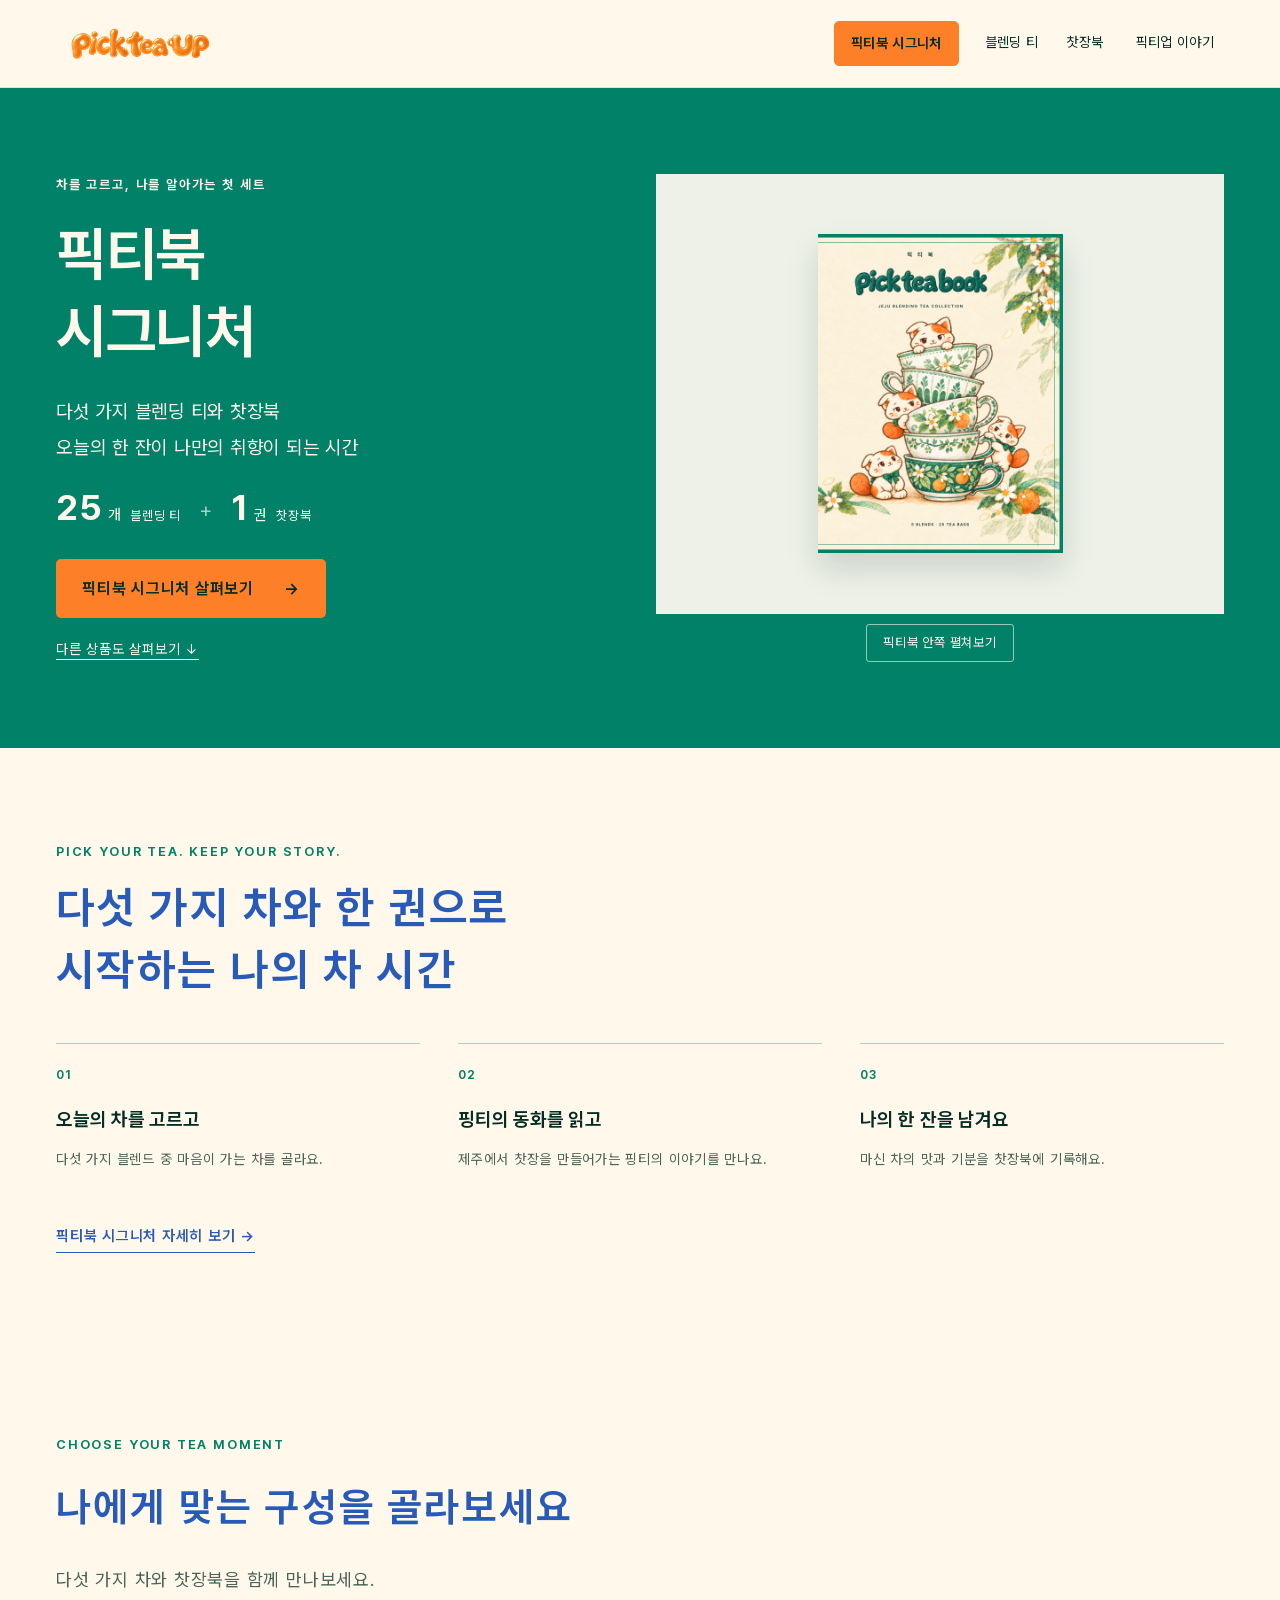
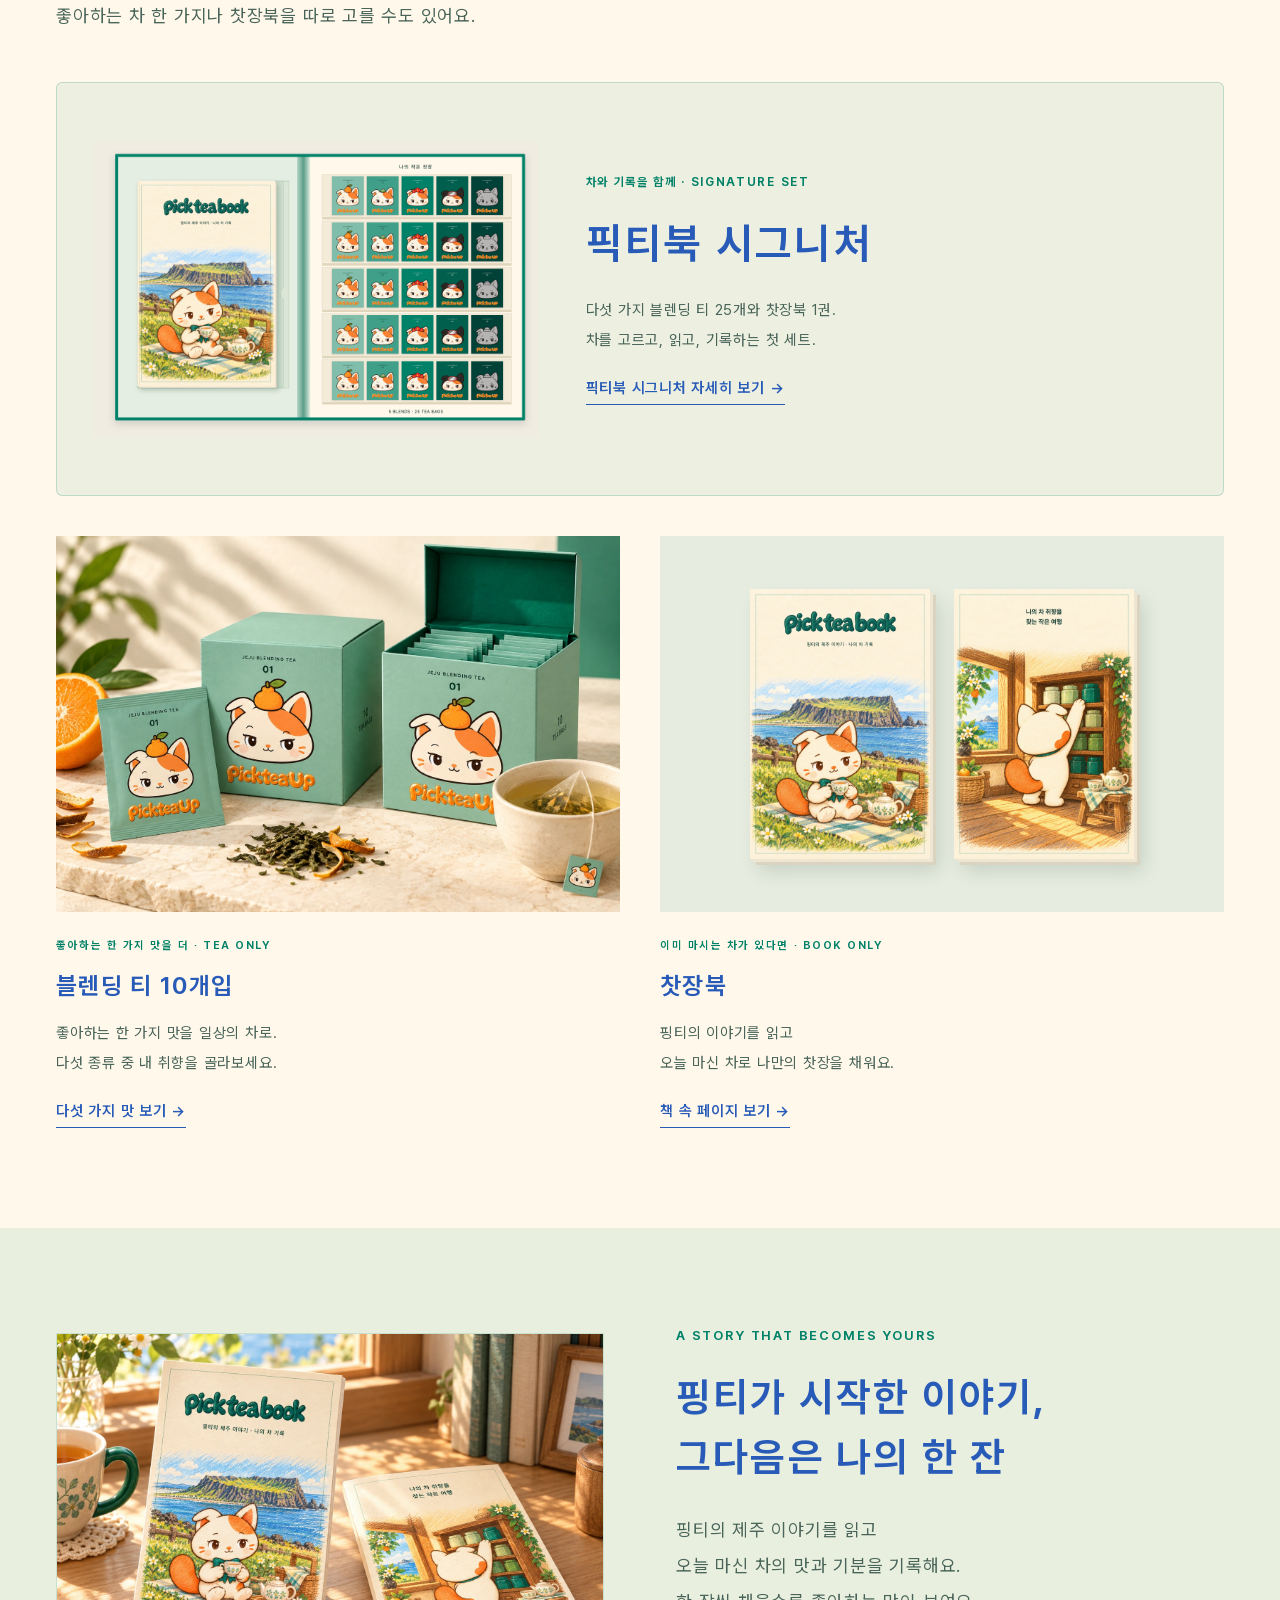
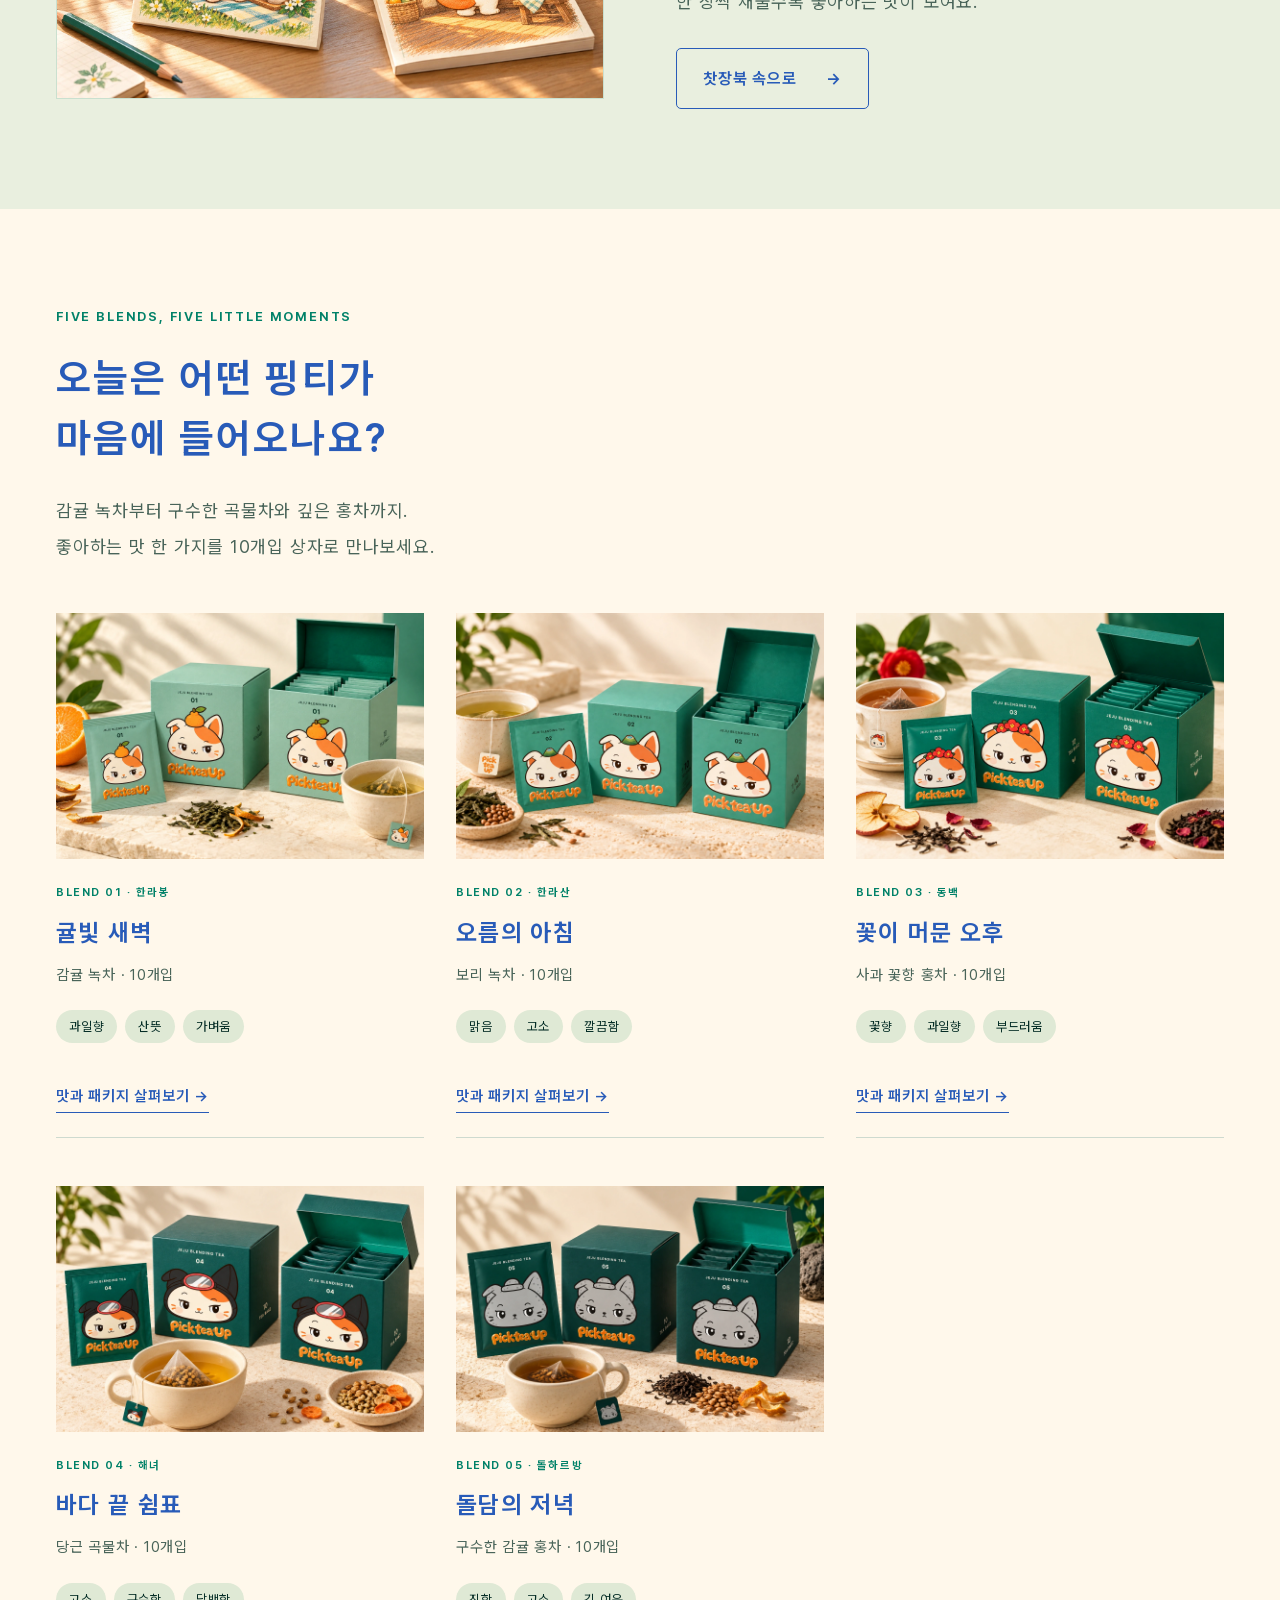
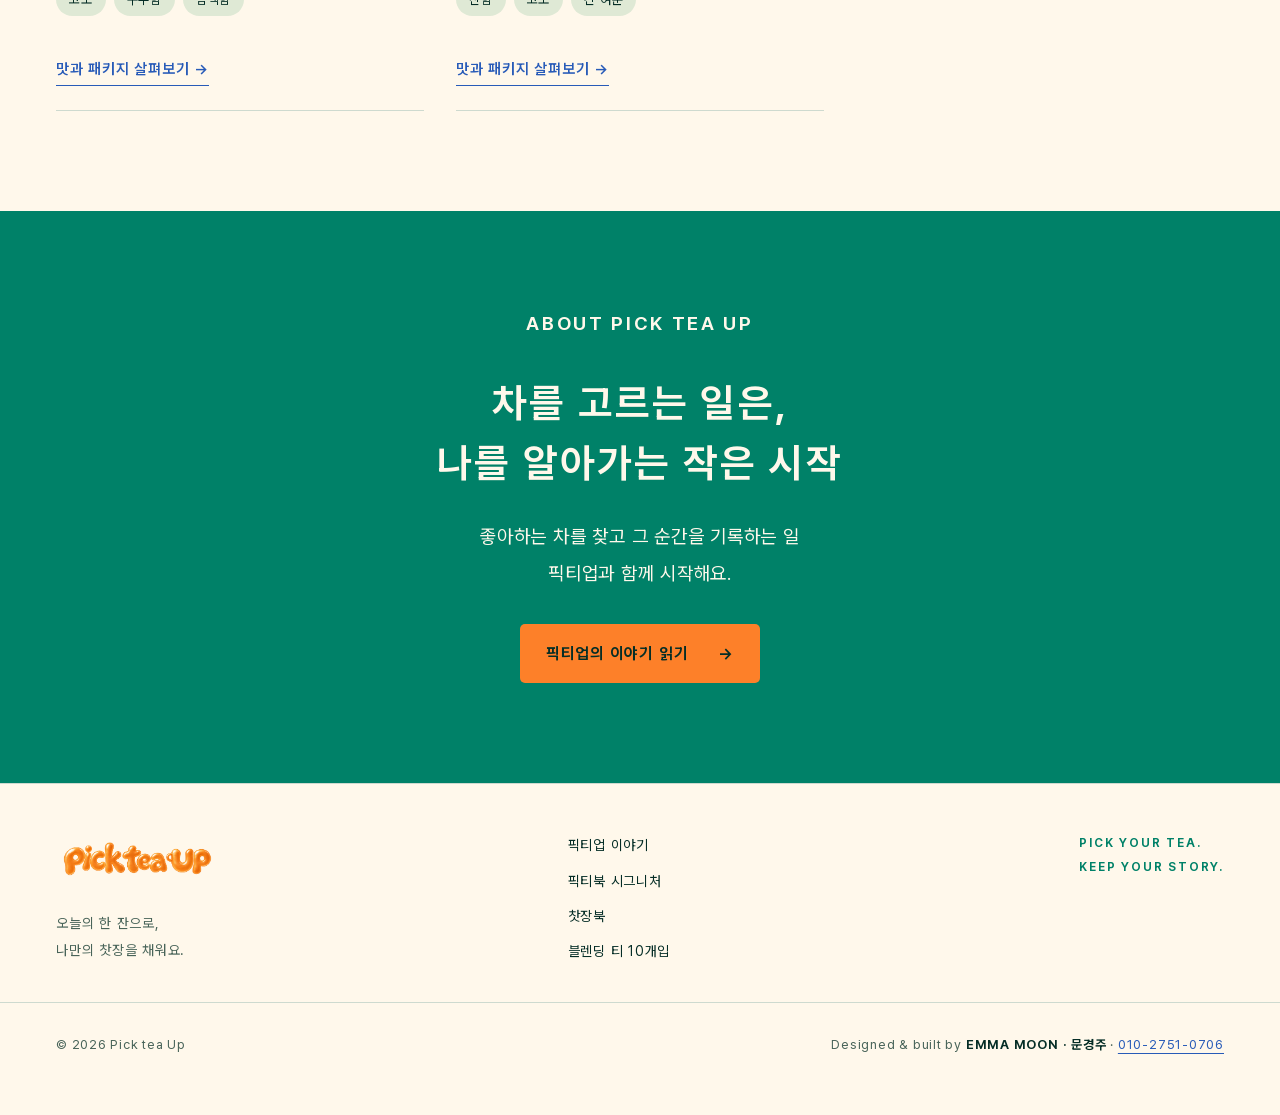
==== commit 43c60c3c: "1125 commits" ====
--- a/index.html
+++ b/index.html
@@ -17,4 +17,4 @@
 <meta name="twitter:description" content="픽티북 시그니처, 찻장북과 다섯 가지 제주 블렌딩 티. 좋아하는 차를 고르고 나만의 이야기를 남겨보세요.">
 <meta name="twitter:image" content="https://emma-neway-coder.github.io/pickteaup-jeju/assets/brand/share-preview-v1.png">
 <meta name="twitter:image:alt" content="픽티업 Pick tea Up 로고">
-<link rel="stylesheet" href="navigation.css?v=4"><link rel="stylesheet" href="baseline-no-motion.css"><link rel="stylesheet" href="home-priority.css?v=2"><link rel="stylesheet" href="book-cover-preview.css?v=2"></head><body><a class="skip-link" href="#main">본문으로 이동</a><header class="site-header product-navigation"><a class="brand-link" href="index.html" aria-label="픽티업 홈"><img src="assets/brand/logo.png" alt="픽티업 Pick tea up" width="2172" height="724" decoding="async"></a><nav aria-label="상품 메뉴"><a class="signature-nav" href="signature/"><span>픽티북</span> <span>시그니처</span></a><a class="" href="blends.html">블렌딩 티</a><a class="" href="book.html">찻장북</a></nav><a class="brand-story-link" href="brand.html">픽티업 이야기</a></header><main id="main"><section class="home-hero signature-home-hero" data-export="01-처음-만나는-픽티업"><div class="wrap hero-grid"><div class="signature-hero-copy"><p class="eyebrow">차를 고르고, 나를 알아가는 첫 세트</p><h1>픽티북<br>시그니처</h1><p class="lead">다섯 가지 블렌딩 티와 찻장북<br>오늘의 한 잔이 나만의 취향이 되는 시간</p><div class="signature-contents"><span><strong>25</strong>개 <small>블렌딩 티</small></span><span aria-hidden="true">+</span><span><strong>1</strong>권 <small>찻장북</small></span></div><a class="button" href="signature/">픽티북 시그니처 살펴보기<span aria-hidden="true">→</span></a><a class="hero-secondary-link" href="#collection">다른 상품도 살펴보기 <span aria-hidden="true">↓</span></a></div><figure class="signature-composition scene" id="scene" data-state="closed"><div class="scene-visual" role="button" tabindex="0" aria-label="픽티북 안쪽 펼쳐보기" aria-pressed="false"><img class="case" src="preview-transition/case-front-review.png" alt="픽티북 시그니처 지함 외부 표지 검토 시안"><img class="inside" src="assets/packaging/signature-approved-interior.png" alt="펼친 지함 안의 찻장북과 다섯 종류의 티백"></div><figcaption><button class="open-button" type="button" aria-controls="scene" aria-expanded="false">픽티북 안쪽 펼쳐보기 <span aria-hidden="true"></span></button></figcaption></figure></div></section><section class="signature-story" aria-label="픽티북 시그니처의 경험"><div class="wrap"><p class="eyebrow">PICK YOUR TEA. KEEP YOUR STORY.</p><h2>다섯 가지 차와 한 권으로<br>시작하는 나의 차 시간</h2><ol><li><span>01</span><strong>오늘의 차를 고르고</strong><p>다섯 가지 블렌드 중 마음이 가는 차를 골라요.</p></li><li><span>02</span><strong>핑티의 동화를 읽고</strong><p>제주에서 찻장을 만들어가는 핑티의 이야기를 만나요.</p></li><li><span>03</span><strong>나의 한 잔을 남겨요</strong><p>마신 차의 맛과 기분을 찻장북에 기록해요.</p></li></ol><a class="text-link" href="signature/">픽티북 시그니처 자세히 보기 →</a></div></section><section class="wrap section" id="collection" data-export="02-제품-컬렉션"><div class="section-head "><p class="eyebrow">CHOOSE YOUR TEA MOMENT</p><h2>나에게 맞는 구성을 골라보세요</h2><p>다섯 가지 차와 찻장북을 함께 만나보세요.<br>좋아하는 차 한 가지나 찻장북을 따로 고를 수도 있어요.</p></div><div class="collection-grid signature-first"><a href="signature/" class="collection-card signature-featured"><div class="collection-image"><img src="assets/packaging/signature-approved-interior.png" alt="왼쪽 찻장북과 오른쪽 다섯 종류의 티백이 담긴 시그니처 내부 구성" loading="lazy" decoding="async"></div><div class="signature-card-copy"><p class="eyebrow">차와 기록을 함께 · SIGNATURE SET</p><h3>픽티북 시그니처</h3><p>다섯 가지 블렌딩 티 25개와 찻장북 1권.<br>차를 고르고, 읽고, 기록하는 첫 세트.</p><span class="text-link">픽티북 시그니처 자세히 보기 →</span></div></a><a href="blends.html" class="collection-card"><div class="collection-image photo"><img class="" src="assets/photos/cube-01.webp" alt="블렌딩 티 10개입 큐브 상자" loading="lazy" decoding="async"></div><p class="eyebrow">좋아하는 한 가지 맛을 더 · TEA ONLY</p><h3>블렌딩 티 10개입</h3><p>좋아하는 한 가지 맛을 일상의 차로.<br>다섯 종류 중 내 취향을 골라보세요.</p><span class="text-link">다섯 가지 맛 보기 →</span></a><a href="book.html" class="collection-card"><div class="collection-image book-pair" aria-label="찻장북 앞표지와 뒷표지"><div class="book-pair-inner"><span class="book-cover-art"><img src="assets/book/book-front.webp" alt="찻장북 앞표지" loading="lazy" decoding="async"></span><span class="book-cover-art back"><img src="assets/book/book-back.webp" alt="찻장북 뒷표지" loading="lazy" decoding="async"></span></div></div><p class="eyebrow">이미 마시는 차가 있다면 · BOOK ONLY</p><h3>찻장북</h3><p>핑티의 이야기를 읽고<br>오늘 마신 차로 나만의 찻장을 채워요.</p><span class="text-link">책 속 페이지 보기 →</span></a></div></section><section class="section soft-panel"><div class="wrap split"><img class="photo-frame" src="assets/photos/book-still-life.webp" alt="앞뒤 표지와 종이 가장자리가 보이는 찻장북" loading="lazy" decoding="async"><div><div class="section-head "><p class="eyebrow">A STORY THAT BECOMES YOURS</p><h2>핑티가 시작한 이야기,<br>그다음은 나의 한 잔</h2><p>핑티의 제주 이야기를 읽고<br>오늘 마신 차의 맛과 기분을 기록해요.<br>한 장씩 채울수록 좋아하는 맛이 보여요.</p></div><a class="button secondary" href="book.html">찻장북 속으로<span aria-hidden="true">→</span></a></div></div></section><section class="wrap section" id="flavors"><div class="section-head "><p class="eyebrow">FIVE BLENDS, FIVE LITTLE MOMENTS</p><h2>오늘은 어떤 핑티가<br>마음에 들어오나요?</h2><p>감귤 녹차부터 구수한 곡물차와 깊은 홍차까지.<br>좋아하는 맛 한 가지를 10개입 상자로 만나보세요.</p></div><div class="flavor-grid"><a class="flavor-card" href="blend-01.html"><img class="" src="assets/photos/cube-01.webp" alt="귤빛 새벽 큐브 상자와 초록색 내부" loading="lazy" decoding="async"><div><p class="eyebrow">BLEND 01 · 한라봉</p><h3>귤빛 새벽</h3><p>감귤 녹차 · 10개입</p><div class="tags"><span>과일향</span><span>산뜻</span><span>가벼움</span></div><span class="text-link">맛과 패키지 살펴보기 →</span></div></a><a class="flavor-card" href="blend-02.html"><img class="" src="assets/photos/cube-02.webp" alt="오름의 아침 큐브 상자와 초록색 내부" loading="lazy" decoding="async"><div><p class="eyebrow">BLEND 02 · 한라산</p><h3>오름의 아침</h3><p>보리 녹차 · 10개입</p><div class="tags"><span>맑음</span><span>고소</span><span>깔끔함</span></div><span class="text-link">맛과 패키지 살펴보기 →</span></div></a><a class="flavor-card" href="blend-03.html"><img class="" src="assets/photos/cube-03.webp" alt="꽃이 머문 오후 큐브 상자와 초록색 내부" loading="lazy" decoding="async"><div><p class="eyebrow">BLEND 03 · 동백</p><h3>꽃이 머문 오후</h3><p>사과 꽃향 홍차 · 10개입</p><div class="tags"><span>꽃향</span><span>과일향</span><span>부드러움</span></div><span class="text-link">맛과 패키지 살펴보기 →</span></div></a><a class="flavor-card" href="blend-04.html"><img class="" src="assets/photos/cube-04.webp" alt="바다 끝 쉼표 큐브 상자와 초록색 내부" loading="lazy" decoding="async"><div><p class="eyebrow">BLEND 04 · 해녀</p><h3>바다 끝 쉼표</h3><p>당근 곡물차 · 10개입</p><div class="tags"><span>고소</span><span>구수함</span><span>담백함</span></div><span class="text-link">맛과 패키지 살펴보기 →</span></div></a><a class="flavor-card" href="blend-05.html"><img class="" src="assets/photos/cube-05.webp" alt="돌담의 저녁 큐브 상자와 초록색 내부" loading="lazy" decoding="async"><div><p class="eyebrow">BLEND 05 · 돌하르방</p><h3>돌담의 저녁</h3><p>구수한 감귤 홍차 · 10개입</p><div class="tags"><span>진함</span><span>고소</span><span>긴 여운</span></div><span class="text-link">맛과 패키지 살펴보기 →</span></div></a></div></section><section class="brand-invite section"><div class="wrap center"><p class="eyebrow">ABOUT PICK TEA UP</p><h2>차를 고르는 일은,<br>나를 알아가는 작은 시작</h2><p>좋아하는 차를 찾고 그 순간을 기록하는 일<br>픽티업과 함께 시작해요.</p><a class="button " href="brand.html">픽티업의 이야기 읽기<span aria-hidden="true">→</span></a></div></section></main><footer class="site-footer"><div class="wrap footer-grid"><div><img class="" src="assets/brand/logo.png" alt="픽티업" loading="lazy" decoding="async"><p>오늘의 한 잔으로,<br>나만의 찻장을 채워요.</p></div><nav aria-label="하단 메뉴"><a href="brand.html">픽티업 이야기</a><a href="signature/">픽티북 시그니처</a><a href="book.html">찻장북</a><a href="blends.html">블렌딩 티 10개입</a></nav><p class="footer-tagline">PICK YOUR TEA.<br>KEEP YOUR STORY.</p></div></footer><dialog id="image-dialog" aria-labelledby="dialog-title"><div class="dialog-bar"><h2 id="dialog-title"></h2><button id="dialog-close" aria-label="미리 보기 닫기">닫기 ×</button></div><div class="dialog-stage"><img id="dialog-image" alt=""></div><div class="dialog-bottom"><button id="dialog-prev" aria-label="이전 이미지">← 이전</button><button id="dialog-zoom" aria-pressed="false">글자 확대</button><span id="dialog-count" aria-live="polite"></span><button id="dialog-next" aria-label="다음 이미지">다음 →</button></div></dialog><script src="preview-transition/preview.js?v=3"></script></body></html>+<link rel="stylesheet" href="navigation.css?v=6"><link rel="stylesheet" href="baseline-no-motion.css"><link rel="stylesheet" href="home-priority.css?v=2"><link rel="stylesheet" href="book-cover-preview.css?v=2"></head><body><a class="skip-link" href="#main">본문으로 이동</a><header class="site-header product-navigation"><a class="brand-link" href="index.html" aria-label="픽티업 홈"><img src="assets/brand/logo.png" alt="픽티업 Pick tea up" width="2172" height="724" decoding="async"></a><nav aria-label="상품 메뉴"><a class="signature-nav" href="signature/"><span>픽티북</span> <span>시그니처</span></a><a class="" href="blends.html">블렌딩 티</a><a class="" href="book.html">찻장북</a></nav><a class="brand-story-link" href="brand.html">픽티업 이야기</a></header><main id="main"><section class="home-hero signature-home-hero" data-export="01-처음-만나는-픽티업"><div class="wrap hero-grid"><div class="signature-hero-copy"><p class="eyebrow">차를 고르고, 나를 알아가는 첫 세트</p><h1>픽티북<br>시그니처</h1><p class="lead">다섯 가지 블렌딩 티와 찻장북<br>오늘의 한 잔이 나만의 취향이 되는 시간</p><div class="signature-contents"><span><strong>25</strong>개 <small>블렌딩 티</small></span><span aria-hidden="true">+</span><span><strong>1</strong>권 <small>찻장북</small></span></div><a class="button" href="signature/">픽티북 시그니처 살펴보기<span aria-hidden="true">→</span></a><a class="hero-secondary-link" href="#collection">다른 상품도 살펴보기 <span aria-hidden="true">↓</span></a></div><figure class="signature-composition scene" id="scene" data-state="closed"><div class="scene-visual" role="button" tabindex="0" aria-label="픽티북 안쪽 펼쳐보기" aria-pressed="false"><img class="case" src="preview-transition/case-front-review.png" alt="픽티북 시그니처 지함 외부 표지 검토 시안"><img class="inside" src="assets/packaging/signature-approved-interior.png" alt="펼친 지함 안의 찻장북과 다섯 종류의 티백"></div><figcaption><button class="open-button" type="button" aria-controls="scene" aria-expanded="false">픽티북 안쪽 펼쳐보기 <span aria-hidden="true"></span></button></figcaption></figure></div></section><section class="signature-story" aria-label="픽티북 시그니처의 경험"><div class="wrap"><p class="eyebrow">PICK YOUR TEA. KEEP YOUR STORY.</p><h2>다섯 가지 차와 한 권으로<br>시작하는 나의 차 시간</h2><ol><li><span>01</span><strong>오늘의 차를 고르고</strong><p>다섯 가지 블렌드 중 마음이 가는 차를 골라요.</p></li><li><span>02</span><strong>핑티의 동화를 읽고</strong><p>제주에서 찻장을 만들어가는 핑티의 이야기를 만나요.</p></li><li><span>03</span><strong>나의 한 잔을 남겨요</strong><p>마신 차의 맛과 기분을 찻장북에 기록해요.</p></li></ol><a class="text-link" href="signature/">픽티북 시그니처 자세히 보기 →</a></div></section><section class="wrap section" id="collection" data-export="02-제품-컬렉션"><div class="section-head "><p class="eyebrow">CHOOSE YOUR TEA MOMENT</p><h2>나에게 맞는 구성을 골라보세요</h2><p>다섯 가지 차와 찻장북을 함께 만나보세요.<br>좋아하는 차 한 가지나 찻장북을 따로 고를 수도 있어요.</p></div><div class="collection-grid signature-first"><a href="signature/" class="collection-card signature-featured"><div class="collection-image"><img src="assets/packaging/signature-approved-interior.png" alt="왼쪽 찻장북과 오른쪽 다섯 종류의 티백이 담긴 시그니처 내부 구성" loading="lazy" decoding="async"></div><div class="signature-card-copy"><p class="eyebrow">차와 기록을 함께 · SIGNATURE SET</p><h3>픽티북 시그니처</h3><p>다섯 가지 블렌딩 티 25개와 찻장북 1권.<br>차를 고르고, 읽고, 기록하는 첫 세트.</p><span class="text-link">픽티북 시그니처 자세히 보기 →</span></div></a><a href="blends.html" class="collection-card"><div class="collection-image photo"><img class="" src="assets/photos/cube-01.webp" alt="블렌딩 티 10개입 큐브 상자" loading="lazy" decoding="async"></div><p class="eyebrow">좋아하는 한 가지 맛을 더 · TEA ONLY</p><h3>블렌딩 티 10개입</h3><p>좋아하는 한 가지 맛을 일상의 차로.<br>다섯 종류 중 내 취향을 골라보세요.</p><span class="text-link">다섯 가지 맛 보기 →</span></a><a href="book.html" class="collection-card"><div class="collection-image book-pair" aria-label="찻장북 앞표지와 뒷표지"><div class="book-pair-inner"><span class="book-cover-art"><img src="assets/book/book-front.webp" alt="찻장북 앞표지" loading="lazy" decoding="async"></span><span class="book-cover-art back"><img src="assets/book/book-back.webp" alt="찻장북 뒷표지" loading="lazy" decoding="async"></span></div></div><p class="eyebrow">이미 마시는 차가 있다면 · BOOK ONLY</p><h3>찻장북</h3><p>핑티의 이야기를 읽고<br>오늘 마신 차로 나만의 찻장을 채워요.</p><span class="text-link">책 속 페이지 보기 →</span></a></div></section><section class="section soft-panel"><div class="wrap split"><img class="photo-frame" src="assets/photos/book-still-life.webp" alt="앞뒤 표지와 종이 가장자리가 보이는 찻장북" loading="lazy" decoding="async"><div><div class="section-head "><p class="eyebrow">A STORY THAT BECOMES YOURS</p><h2>핑티가 시작한 이야기,<br>그다음은 나의 한 잔</h2><p>핑티의 제주 이야기를 읽고<br>오늘 마신 차의 맛과 기분을 기록해요.<br>한 장씩 채울수록 좋아하는 맛이 보여요.</p></div><a class="button secondary" href="book.html">찻장북 속으로<span aria-hidden="true">→</span></a></div></div></section><section class="wrap section" id="flavors"><div class="section-head "><p class="eyebrow">FIVE BLENDS, FIVE LITTLE MOMENTS</p><h2>오늘은 어떤 핑티가<br>마음에 들어오나요?</h2><p>감귤 녹차부터 구수한 곡물차와 깊은 홍차까지.<br>좋아하는 맛 한 가지를 10개입 상자로 만나보세요.</p></div><div class="flavor-grid"><a class="flavor-card" href="blend-01.html"><img class="" src="assets/photos/cube-01.webp" alt="귤빛 새벽 큐브 상자와 초록색 내부" loading="lazy" decoding="async"><div><p class="eyebrow">BLEND 01 · 한라봉</p><h3>귤빛 새벽</h3><p>감귤 녹차 · 10개입</p><div class="tags"><span>과일향</span><span>산뜻</span><span>가벼움</span></div><span class="text-link">맛과 패키지 살펴보기 →</span></div></a><a class="flavor-card" href="blend-02.html"><img class="" src="assets/photos/cube-02.webp" alt="오름의 아침 큐브 상자와 초록색 내부" loading="lazy" decoding="async"><div><p class="eyebrow">BLEND 02 · 한라산</p><h3>오름의 아침</h3><p>보리 녹차 · 10개입</p><div class="tags"><span>맑음</span><span>고소</span><span>깔끔함</span></div><span class="text-link">맛과 패키지 살펴보기 →</span></div></a><a class="flavor-card" href="blend-03.html"><img class="" src="assets/photos/cube-03.webp" alt="꽃이 머문 오후 큐브 상자와 초록색 내부" loading="lazy" decoding="async"><div><p class="eyebrow">BLEND 03 · 동백</p><h3>꽃이 머문 오후</h3><p>사과 꽃향 홍차 · 10개입</p><div class="tags"><span>꽃향</span><span>과일향</span><span>부드러움</span></div><span class="text-link">맛과 패키지 살펴보기 →</span></div></a><a class="flavor-card" href="blend-04.html"><img class="" src="assets/photos/cube-04.webp" alt="바다 끝 쉼표 큐브 상자와 초록색 내부" loading="lazy" decoding="async"><div><p class="eyebrow">BLEND 04 · 해녀</p><h3>바다 끝 쉼표</h3><p>당근 곡물차 · 10개입</p><div class="tags"><span>고소</span><span>구수함</span><span>담백함</span></div><span class="text-link">맛과 패키지 살펴보기 →</span></div></a><a class="flavor-card" href="blend-05.html"><img class="" src="assets/photos/cube-05.webp" alt="돌담의 저녁 큐브 상자와 초록색 내부" loading="lazy" decoding="async"><div><p class="eyebrow">BLEND 05 · 돌하르방</p><h3>돌담의 저녁</h3><p>구수한 감귤 홍차 · 10개입</p><div class="tags"><span>진함</span><span>고소</span><span>긴 여운</span></div><span class="text-link">맛과 패키지 살펴보기 →</span></div></a></div></section><section class="brand-invite section"><div class="wrap center"><p class="eyebrow">ABOUT PICK TEA UP</p><h2>차를 고르는 일은,<br>나를 알아가는 작은 시작</h2><p>좋아하는 차를 찾고 그 순간을 기록하는 일<br>픽티업과 함께 시작해요.</p><a class="button " href="brand.html">픽티업의 이야기 읽기<span aria-hidden="true">→</span></a></div></section></main><footer class="site-footer"><div class="wrap footer-grid"><div><img class="" src="assets/brand/logo.png" alt="픽티업" loading="lazy" decoding="async"><p>오늘의 한 잔으로,<br>나만의 찻장을 채워요.</p></div><nav aria-label="하단 메뉴"><a href="brand.html">픽티업 이야기</a><a href="signature/">픽티북 시그니처</a><a href="book.html">찻장북</a><a href="blends.html">블렌딩 티 10개입</a></nav><p class="footer-tagline">PICK YOUR TEA.<br>KEEP YOUR STORY.</p></div><div class="wrap footer-credit"><p>© 2026 Pick tea Up</p><p>Designed &amp; built by <strong>EMMA MOON · 문경주</strong><span class="credit-sep" aria-hidden="true"> · </span><a href="tel:+821027510706" aria-label="문경주에게 전화하기 010-2751-0706">010-2751-0706</a></p></div></footer><dialog id="image-dialog" aria-labelledby="dialog-title"><div class="dialog-bar"><h2 id="dialog-title"></h2><button id="dialog-close" aria-label="미리 보기 닫기">닫기 ×</button></div><div class="dialog-stage"><img id="dialog-image" alt=""></div><div class="dialog-bottom"><button id="dialog-prev" aria-label="이전 이미지">← 이전</button><button id="dialog-zoom" aria-pressed="false">글자 확대</button><span id="dialog-count" aria-live="polite"></span><button id="dialog-next" aria-label="다음 이미지">다음 →</button></div></dialog><script src="preview-transition/preview.js?v=3"></script></body></html>
--- a/navigation.css
+++ b/navigation.css
@@ -47,6 +47,19 @@
 .site-header.product-navigation .brand-story-link { font-size: 13px; padding: 10px 0; white-space: nowrap; }
 .site-header.product-navigation .brand-story-link[aria-current="page"] { color: #285BB8; text-decoration: underline; }
 .product-navigation a:focus-visible { outline: 3px solid #285BB8; outline-offset: 4px; }
+
+@media (width > 700px) {
+  .site-header.product-navigation .brand-story-link {
+    padding: 10px 2px;
+    border-bottom: 2px solid transparent;
+    font-size: 14px;
+    line-height: 1.6;
+  }
+  .site-header.product-navigation .brand-story-link[aria-current="page"] {
+    border-bottom-color: #285BB8;
+    text-decoration: none;
+  }
+}
 
 .signature-home-hero .hero-grid { grid-template-columns: 1.15fr .85fr; min-height: 590px; padding-top: 54px; padding-bottom: 54px; gap: 50px; }
 .signature-home-hero h1 { font-size: clamp(34px, 4vw, 53px); letter-spacing: .025em; }
@@ -202,3 +215,19 @@
 .purchase-actions { display: flex; flex-wrap: wrap; align-items: center; gap: 14px; }
 .purchase-placement { margin: 40px auto 0; padding: 0 24px; text-align: center; }
 .purchase-placement .purchase-status { width: min(100%, 220px); margin: 0; }
+
+/* 제작자 크레딧 (모든 페이지 하단) */
+.footer-credit { display: flex; flex-wrap: wrap; justify-content: space-between; align-items: center; gap: 4px 24px; margin-top: 36px; padding-top: 20px; border-top: 1px solid var(--line, #cedacf); font-size: 13px; line-height: 1.8; letter-spacing: .06em; color: var(--muted, #496459); }
+.footer-credit p { margin: 0; font-size: inherit; color: inherit; }
+.footer-credit strong { color: var(--ink, #052D26); font-weight: 650; }
+.footer-credit a { display: inline-flex; align-items: center; min-height: 44px; color: var(--blue, #285BB8); text-decoration: underline; text-underline-offset: 4px; }
+.closing .footer-credit { justify-content: center; flex-direction: column; margin-top: 40px; border-top-color: #fff8eb45; color: #fff8ebcc; font-size: 13px; }
+.closing .footer-credit p { margin-top: 0; font-size: 13px; }
+.closing .footer-credit strong { color: var(--cream, #FFF8EB); }
+.closing .footer-credit a { color: var(--cream, #FFF8EB); }
+@media (max-width: 700px) {
+  .footer-credit { flex-direction: column; align-items: flex-start; font-size: 12px; }
+  .footer-credit .credit-sep { display: none; }
+  .footer-credit p:last-child { display: flex; flex-direction: column; }
+  .closing .footer-credit { align-items: center; }
+}
